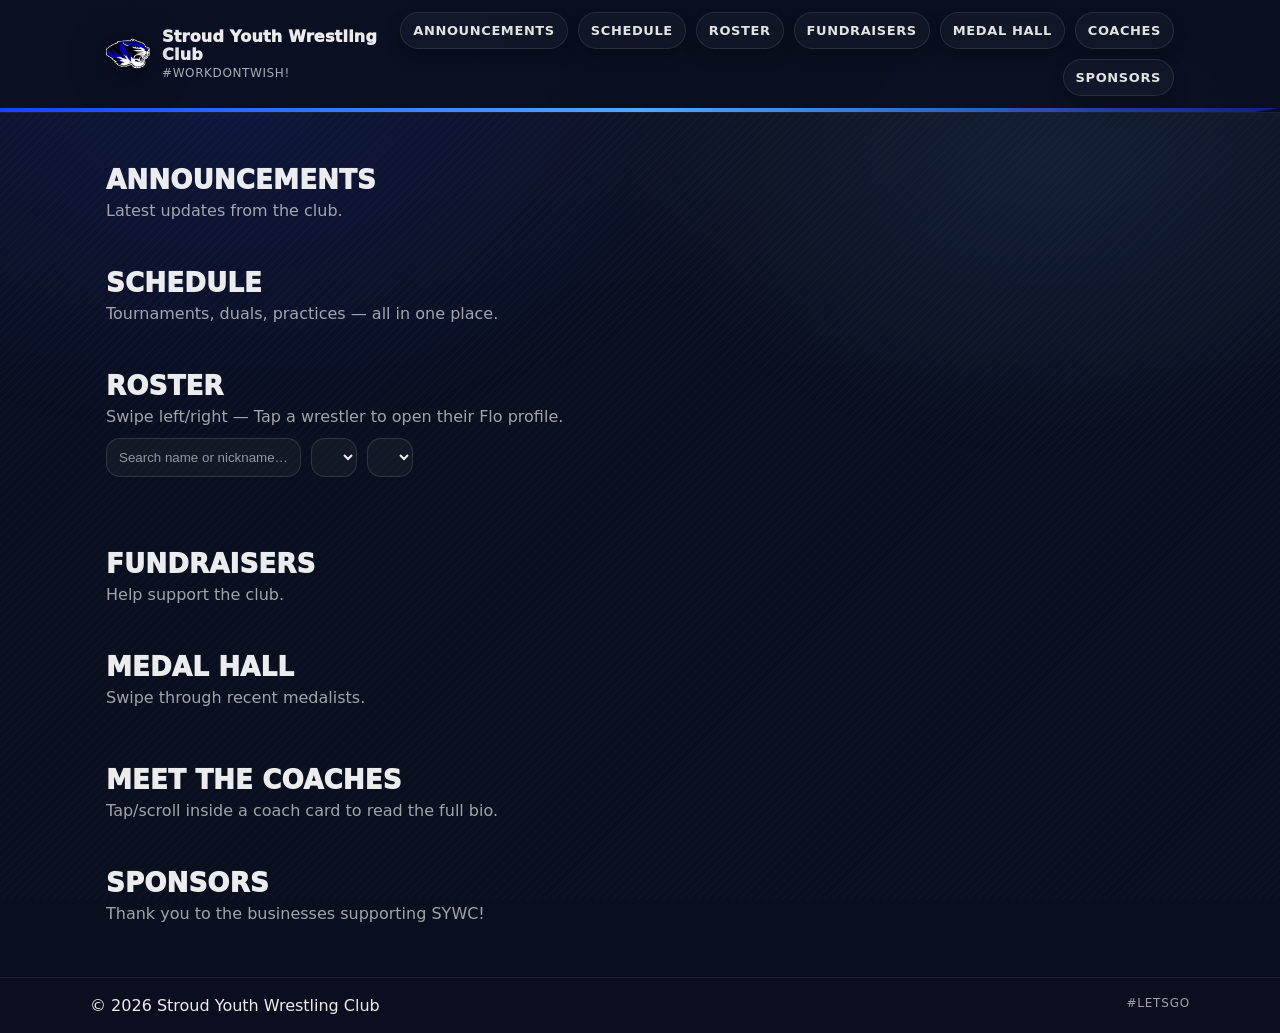
==== index.html @ aa680302 "Update index.html" ====
<!doctype html>
<html lang="en">
<head>
  <meta charset="UTF-8" />
  <meta name="viewport" content="width=device-width,initial-scale=1" />
  <title>Stroud Youth Wrestling Club</title>
  <meta name="description" content="Stroud Youth Wrestling Club — announcements, schedule, roster, fundraisers, medal hall, coaches, sponsors." />

  <style>
    :root{
      --blue:#1E3EFF;
      --blue2:#0F1E7A;

      /* tougher palette */
      --text:rgba(255,255,255,.92);
      --muted:rgba(255,255,255,.62);
      --bg:#0A0F1F;
      --line:rgba(255,255,255,.10);

      --shadow: 0 18px 38px rgba(0,0,0,.45);
      --shadow2: 0 10px 18px rgba(0,0,0,.35);
      --radius: 18px;
    }

    *{box-sizing:border-box}
    html,body{
      margin:0;
      padding:0;
      font-family:system-ui,-apple-system,Segoe UI,Roboto,Arial,sans-serif;
      color:var(--text);
      background: var(--bg);
    }
    a{color:inherit;text-decoration:none}
    .hidden{display:none !important}

    /* gritty mat texture (no images) */
    body::before{
      content:"";
      position:fixed;
      inset:0;
      pointer-events:none;
      background:
        radial-gradient(900px 600px at 18% 10%, rgba(30,62,255,.14), transparent 60%),
        radial-gradient(700px 500px at 82% 18%, rgba(85,166,255,.10), transparent 62%),
        linear-gradient(180deg, rgba(255,255,255,.02), transparent 45%),
        repeating-linear-gradient(135deg, rgba(255,255,255,.018) 0 2px, rgba(0,0,0,.00) 2px 6px);
      opacity:.9;
      z-index:0;
    }

    /* ================= HEADER ================= */
    .topbar{
      position:sticky; top:0; z-index:50;
      background: rgba(10,15,31,.85);
      backdrop-filter: blur(10px);
      border-bottom:1px solid rgba(255,255,255,.08);
    }
    .topbar__inner{
      max-width:1100px;margin:0 auto;
      padding:12px 16px;
      display:flex;align-items:center;gap:14px;justify-content:space-between;
      position:relative;
      z-index:1;
    }
    .topbar__accent{
      height:4px;
      background:linear-gradient(90deg,var(--blue),#55A6FF,var(--blue2));
      clip-path: polygon(0 0, 100% 0, 98% 100%, 0 100%);
    }

    .brand{display:flex;align-items:center;gap:12px;min-width:0}
    .brand__logo{width:44px;height:44px;object-fit:contain;filter: drop-shadow(0 8px 18px rgba(0,0,0,.6));}
    .brand__text{display:flex;flex-direction:column;max-width:260px}
    .brand__title{font-weight:950;letter-spacing:.2px;line-height:1.1}
    .brand__tag{font-size:12px;color:rgba(255,255,255,.65);margin-top:2px;letter-spacing:.6px;text-transform:uppercase}

    .menuBtn{
      display:none;
      border:1px solid rgba(255,255,255,.14);
      background: linear-gradient(180deg, rgba(255,255,255,.08), rgba(255,255,255,.02));
      color:rgba(255,255,255,.9);
      border-radius:12px;
      padding:10px 12px;
      box-shadow:0 10px 18px rgba(0,0,0,.35);
      animation: pulse 2.5s ease-in-out infinite;
    }
    @keyframes pulse {
      0%,100% { box-shadow:0 0 0 0 rgba(30,62,255,.22); }
      50% { box-shadow:0 0 0 9px rgba(30,62,255,0); }
    }

    .nav{
      display:flex;
      gap:10px;
      align-items:center;
      flex-wrap:wrap;
      justify-content:flex-end;
    }
    .nav a{
      font-size:13px;
      padding:10px 12px;
      border-radius:999px;
      border:1px solid rgba(255,255,255,.10);
      background: rgba(255,255,255,.03);
      color:rgba(255,255,255,.88);
      box-shadow: 0 8px 16px rgba(0,0,0,.22);
      text-transform: uppercase;
      letter-spacing: .6px;
      font-weight: 850;
    }
    .nav a:hover{border-color: rgba(85,166,255,.35)}
    .nav a.active{
      background: linear-gradient(180deg, rgba(30,62,255,.30), rgba(15,30,122,.10));
      border-color: rgba(85,166,255,.55);
      box-shadow: 0 0 0 4px rgba(30,62,255,.12), 0 14px 24px rgba(0,0,0,.35);
    }

    /* ================= LAYOUT ================= */
    .main{
      max-width:1100px;
      margin:0 auto;
      padding:18px 16px 40px;
      position:relative;
      z-index:1;
    }
    .page{
      display:block;
      scroll-margin-top:110px;
      padding-top:12px;
      margin-top:12px;
    }
    .pageHead{margin:10px 0 14px}
    .pageHead h2{margin:0;font-size:26px;letter-spacing:.2px;text-transform:uppercase;font-weight:1000}
    .pageHead p{margin:6px 0 0}
    .muted{color:var(--muted)}

    /* ================= FILTERS ================= */
    .filters{margin-top:12px;display:flex;gap:10px;flex-wrap:wrap}
    .input{
      padding:10px 12px;
      border:1px solid rgba(255,255,255,.12);
      border-radius:14px;
      background: rgba(255,255,255,.04);
      color: rgba(255,255,255,.92);
      outline:none;
    }
    .input::placeholder{color: rgba(255,255,255,.55)}
    .input:focus{border-color: rgba(85,166,255,.55);box-shadow:0 0 0 4px rgba(30,62,255,.18)}

    /* ================= BUTTONS ================= */
    .btn{
      display:inline-flex;align-items:center;justify-content:center;gap:8px;
      border-radius:14px;padding:10px 14px;
      font-weight:1000;
      border:1px solid rgba(255,255,255,.14);
      background: rgba(255,255,255,.04);
      color: rgba(255,255,255,.92);
      box-shadow: 0 10px 18px rgba(0,0,0,.30);
      transition: transform .12s ease, box-shadow .12s ease;
      text-transform: uppercase;
      letter-spacing:.6px;
      font-size: 13px;
      white-space:nowrap;
    }
    .btn:hover{box-shadow:0 14px 24px rgba(0,0,0,.38)}
    .btn:active{transform:translateY(1px)}
    .btn--primary{
      color:#fff;
      border:1px solid rgba(85,166,255,.35);
      background:linear-gradient(180deg, rgba(30,62,255,.95), rgba(15,30,122,.95));
      box-shadow: 0 0 0 4px rgba(30,62,255,.12), 0 16px 30px rgba(0,0,0,.38);
    }
    .btn--big{width:100%; padding:14px 14px;}

    /* ================= GRID / CARDS ================= */
    .grid{display:grid;grid-template-columns: repeat(4, minmax(0, 1fr));gap:14px}
    .grid--cards{grid-template-columns: repeat(3, minmax(0, 1fr))}
    .grid--sponsors{grid-template-columns: repeat(4, minmax(0, 1fr))}

    .card{
      border:1px solid rgba(255,255,255,.10);
      background: linear-gradient(180deg, rgba(255,255,255,.05), rgba(255,255,255,.02));
      border-radius:var(--radius);
      overflow:hidden;
      box-shadow: var(--shadow2);
      transition: transform .15s ease, box-shadow .15s ease, border-color .15s ease;
    }
    .card:hover{transform:translateY(-2px);box-shadow: var(--shadow);border-color: rgba(85,166,255,.28)}

    .card__img{
      width:100%;
      aspect-ratio: 1 / 1;
      object-fit:cover;
      background: rgba(255,255,255,.03);
      border-bottom: 1px solid rgba(255,255,255,.08);
    }
    .card__body{padding:12px 12px 14px}
    .card__title{font-weight:1000; letter-spacing:.2px}
    .card__sub{margin-top:4px;font-size:13px;color:rgba(255,255,255,.70)}

    .chips{display:flex;gap:6px;flex-wrap:wrap;margin-top:10px}
    .chip{
      font-size:12px;
      padding:6px 10px;
      border-radius:999px;
      border:1px solid rgba(255,255,255,.12);
      background: rgba(255,255,255,.04);
      color: rgba(255,255,255,.85);
      text-transform: uppercase;
      letter-spacing:.5px;
      font-weight: 900;
    }
    .chip--blue{border-color: rgba(85,166,255,.35);box-shadow:0 10px 18px rgba(0,0,0,.22)}

    /* ================= SCHEDULE LIST ================= */
    .list{display:flex; flex-direction:column; gap:10px}
    .row{
      border:1px solid rgba(255,255,255,.10);
      border-radius:var(--radius);
      padding:14px;
      background: linear-gradient(180deg, rgba(255,255,255,.05), rgba(255,255,255,.02));
      box-shadow: var(--shadow2);
      display:flex;
      gap:14px;
      align-items:flex-start;
      justify-content:space-between;
    }
    .row__left{display:flex;gap:12px;align-items:flex-start}
    .row__content{min-width:0}
    .row__right{display:flex;flex-direction:column;gap:8px;align-items:flex-end}

    .dateBox{
      min-width:86px;
      border:1px solid rgba(85,166,255,.30);
      border-radius:16px;
      padding:10px;
      background: linear-gradient(180deg, rgba(30,62,255,.20), rgba(15,30,122,.08));
      text-align:center;
      box-shadow: 0 10px 18px rgba(0,0,0,.25);
    }
    .dateBox .m{font-size:12px;color:rgba(255,255,255,.70);font-weight:950;text-transform:uppercase}
    .dateBox .d{font-size:22px;font-weight:1000;line-height:1;margin-top:2px}
    .dateBox .y{font-size:12px;color:rgba(255,255,255,.70);margin-top:2px}

    .dateText{
      font-size:12px;
      font-weight:1000;
      text-transform:uppercase;
      letter-spacing:.6px;
      line-height:1.15;
      padding:10px 2px;
      color:rgba(255,255,255,.85);
      word-break:break-word;
    }

    .row__title{font-weight:1000}
    .row__title--big{font-size:18px;font-weight:1000}
    .row__meta{margin-top:4px;color:rgba(255,255,255,.70);font-size:13px}
    .row__note{margin-top:8px;color:rgba(255,255,255,.90);font-size:13px}
    .past{opacity:.55}

    /* ================= ANNOUNCEMENTS ================= */
    .stack{display:flex; flex-direction:column; gap:12px}
    .announce{
      border:1px solid rgba(255,255,255,.10);
      border-radius:var(--radius);
      padding:14px;
      background: linear-gradient(180deg, rgba(255,255,255,.05), rgba(255,255,255,.02));
      box-shadow: var(--shadow2);
    }
    .announce--pinned{
      border-color: rgba(85,166,255,.45);
      box-shadow: 0 0 0 4px rgba(30,62,255,.12), var(--shadow);
      position:relative;
    }
    .announce--pinned::before{
      content:"PINNED";
      position:absolute;
      top:12px; right:12px;
      font-size:11px;
      font-weight:1000;
      color:#fff;
      padding:6px 10px;
      border-radius:999px;
      background:linear-gradient(180deg, rgba(30,62,255,.95), rgba(15,30,122,.95));
      border:1px solid rgba(85,166,255,.35);
      letter-spacing:.8px;
    }
    .announceRow{display:flex; gap:14px; align-items:flex-start; justify-content:space-between}
    .announceCTA{min-width:180px; display:flex; justify-content:flex-end}
    .announce__title{font-weight:1000; text-transform: uppercase; letter-spacing:.6px}
    .announce__date--big{font-size:14px;font-weight:950;color:rgba(255,255,255,.92);margin-top:6px}
    .announce__msg{margin-top:10px; white-space:pre-wrap; color: rgba(255,255,255,.88)}

    /* ================= SPONSORS ================= */
    .sponsor{
      border:1px solid rgba(255,255,255,.10);
      border-radius:var(--radius);
      background: linear-gradient(180deg, rgba(255,255,255,.05), rgba(255,255,255,.02));
      padding:12px;
      box-shadow: var(--shadow2);
      display:flex;
      flex-direction:column;
      gap:10px;
    }
    .sponsor__logo{
      width:100%;
      aspect-ratio: 16 / 9;
      object-fit:contain;
      background: rgba(255,255,255,.03);
      border-radius:14px;
      border:1px solid rgba(255,255,255,.10);
      padding:10px;
    }
    .sponsor__name{font-weight:1000; text-transform: uppercase; letter-spacing:.6px}
    .sponsor__meta{font-size:12px;color:rgba(255,255,255,.70)}

    /* ================= EMPTY STATE ================= */
    .empty{
      margin-top:14px;
      padding:16px;
      border:1px dashed rgba(85,166,255,.40);
      border-radius:var(--radius);
      background: rgba(255,255,255,.03);
      color:rgba(255,255,255,.70);
    }

    /* ================= FOOTER ================= */
    .footer{
      border-top:1px solid rgba(255,255,255,.08);
      padding:18px 16px;
      background: rgba(10,15,31,.70);
      position:relative;
      z-index:1;
    }
    .footer__inner{
      max-width:1100px;
      margin:0 auto;
      display:flex;
      gap:10px;
      justify-content:space-between;
      flex-wrap:wrap;
    }
    .footer__small{font-size:12px; letter-spacing:.8px; text-transform: uppercase}

    /* ================= RESPONSIVE ================= */
    @media (max-width: 980px){
      .grid{grid-template-columns: repeat(3, minmax(0, 1fr))}
      .grid--cards{grid-template-columns: repeat(2, minmax(0, 1fr))}
      .grid--sponsors{grid-template-columns: repeat(3, minmax(0, 1fr))}
    }
    @media (max-width: 520px){
      .menuBtn{display:inline-flex}
      .nav{
        position:fixed;
        top:68px; right:16px; left:16px;
        background: rgba(10,15,31,.98);
        border:1px solid rgba(255,255,255,.12);
        border-radius:18px;
        padding:12px;
        box-shadow: var(--shadow);
        display:none;
        flex-direction:column;
        align-items:stretch;
        z-index:60;
      }
      .nav.open{display:flex}
      .nav a{border:1px solid rgba(255,255,255,.12); background: rgba(255,255,255,.04)}
      .grid{grid-template-columns: repeat(2, minmax(0, 1fr))}
      .grid--sponsors{grid-template-columns: repeat(2, minmax(0, 1fr))}
      .row{flex-direction:column;align-items:stretch}
      .row__right{align-items:flex-start}
      .announceRow{flex-direction:column}
      .announceCTA{width:100%; min-width:0}
    }
    @media (min-width: 521px){
      .menuBtn{display:none !important}
      .nav{display:flex !important}
    }

    /* ================= MEDAL HALL ================= */
    #medalGrid.hscroll{
      display:flex;
      flex-direction:row;
      flex-wrap:nowrap;
      gap:14px;
      overflow-x:auto;
      overflow-y:hidden;
      padding-bottom:10px;
      scroll-snap-type:x mandatory;
      -webkit-overflow-scrolling: touch;
      scrollbar-width: thin;
      scrollbar-color: rgba(255,255,255,.18) transparent;
    }
    #medalGrid.hscroll .card{
      flex:0 0 320px;
      width:320px;
      max-width:320px;
      scroll-snap-align:start;
    }
    #medalGrid.hscroll .card__img{
      height:180px;
      max-height:180px;
      aspect-ratio:auto;
      object-fit:contain;
      object-position:center;
      background: rgba(255,255,255,.03);
      padding:6px;
    }
    @media (max-width: 520px){
      #medalGrid.hscroll .card{flex-basis:260px;width:260px;max-width:260px}
      #medalGrid.hscroll .card__img{height:160px;max-height:160px}
    }

    /* ================= ROSTER: 2 rows + horizontal scroll ================= */
    #rosterGrid{
      display:grid;
      grid-auto-flow: column;
      grid-template-rows: repeat(2, 1fr);
      grid-auto-columns: minmax(220px, 260px);
      gap:14px;
      overflow-x:auto;
      overflow-y:hidden;
      padding-bottom:10px;
      scroll-snap-type:x mandatory;
      -webkit-overflow-scrolling: touch;
    }
    #rosterGrid .card{scroll-snap-align:start}
    @media (max-width: 520px){
      #rosterGrid{grid-auto-columns: minmax(190px, 230px)}
    }

    /* ================= COACHES: fixed height + bio scroll ================= */
    #coachesGrid .card{
      height: 420px;
      display:flex;
      flex-direction:column;
    }
    #coachesGrid .card__body{
      flex: 1 1 auto;
      display:flex;
      flex-direction:column;
      gap:8px;
      min-height:0;
    }
    .coachBio{
      flex: 1 1 auto;
      min-height:0;
      overflow:auto;
      padding-right: 6px;
      color: rgba(255,255,255,.80);
      line-height: 1.35;
      border-top: 1px solid rgba(255,255,255,.08);
      padding-top: 10px;
      white-space:pre-wrap;
    }
    .coachBio::-webkit-scrollbar{width:10px}
    .coachBio::-webkit-scrollbar-thumb{
      background: rgba(255,255,255,.16);
      border-radius: 999px;
      border: 2px solid transparent;
      background-clip: padding-box;
    }
    .coachBio::-webkit-scrollbar-track{background: transparent}
  </style>
</head>

<body>
  <header class="topbar">
    <div class="topbar__inner">
      <a class="brand" href="#announcements" aria-label="Go to announcements">
        <img class="brand__logo" src="images/logo.png" alt="Stroud Youth Wrestling Club Tiger Logo" />
        <div class="brand__text">
          <div class="brand__title">Stroud Youth Wrestling Club</div>
          <div class="brand__tag">#Workdontwish!</div>
        </div>
      </a>

      <button id="menuBtn" class="menuBtn" aria-label="Open menu" aria-expanded="false">☰</button>

      <nav class="nav" id="nav">
        <a href="#announcements">Announcements</a>
        <a href="#schedule">Schedule</a>
        <a href="#roster">Roster</a>
        <a href="#fundraisers">Fundraisers</a>
        <a href="#medal-hall">Medal Hall</a>
        <a href="#coaches">Coaches</a>
        <a href="#sponsors">Sponsors</a>
      </nav>
    </div>
    <div class="topbar__accent"></div>
  </header>

  <main class="main">
    <section class="page" id="announcements" data-page="announcements">
      <div class="pageHead">
        <h2>Announcements</h2>
        <p class="muted">Latest updates from the club.</p>
      </div>
      <div id="announcementsWrap" class="stack"></div>
      <div id="announcementsEmpty" class="empty hidden">No announcements yet.</div>
    </section>

    <section class="page" id="schedule" data-page="schedule">
      <div class="pageHead">
        <h2>Schedule</h2>
        <p class="muted">Tournaments, duals, practices — all in one place.</p>
      </div>
      <div id="scheduleList" class="list"></div>
      <div id="scheduleEmpty" class="empty hidden">No events yet.</div>
    </section>

    <section class="page" id="roster" data-page="roster">
      <div class="pageHead">
        <h2>Roster</h2>
        <p class="muted">Swipe left/right — Tap a wrestler to open their Flo profile.</p>
        <div class="filters">
          <input id="rosterSearch" class="input" placeholder="Search name or nickname…" />
          <select id="divisionFilter" class="input"></select>
          <select id="weightFilter" class="input"></select>
        </div>
      </div>
      <div id="rosterGrid"></div>
      <div id="rosterEmpty" class="empty hidden">No wrestlers match your filters.</div>
    </section>

    <section class="page" id="fundraisers" data-page="fundraisers">
      <div class="pageHead">
        <h2>Fundraisers</h2>
        <p class="muted">Help support the club.</p>
      </div>
      <div id="fundraisersGrid" class="grid grid--cards"></div>
      <div id="fundraisersEmpty" class="empty hidden">No fundraisers listed.</div>
    </section>

    <section class="page" id="medal-hall" data-page="medal-hall">
      <div class="pageHead">
        <h2>Medal Hall</h2>
        <p class="muted">Swipe through recent medalists.</p>
      </div>
      <div id="medalGrid" class="hscroll"></div>
      <div id="medalEmpty" class="empty hidden">No medal hall entries yet.</div>
    </section>

    <section class="page" id="coaches" data-page="coaches">
      <div class="pageHead">
        <h2>Meet the Coaches</h2>
        <p class="muted">Tap/scroll inside a coach card to read the full bio.</p>
      </div>
      <div id="coachesGrid" class="grid grid--cards"></div>
      <div id="coachesEmpty" class="empty hidden">No coaches listed.</div>
    </section>

    <section class="page" id="sponsors" data-page="sponsors">
      <div class="pageHead">
        <h2>Sponsors</h2>
        <p class="muted">Thank you to the businesses supporting SYWC!</p>
      </div>
      <div id="sponsorsGrid" class="grid grid--sponsors"></div>
      <div id="sponsorsEmpty" class="empty hidden">No sponsors listed yet.</div>
    </section>
  </main>

  <footer class="footer">
    <div class="footer__inner">
      <div>© <span id="year"></span> Stroud Youth Wrestling Club</div>
      <div class="footer__small muted">#LETSGO</div>
    </div>
  </footer>

  <script>
    // ================== SYWC Sheet-Driven Site (ALL-IN-ONE) ==================

    const SHEET_ID = "1dPPX4OQeafjlVBu1pRi-n98hTCbM0BsQRFQJbEcCEUw";

    const TABS = {
      announcements: "ANNOUNCEMENTS",
      schedule: "SCHEDULE",
      roster: "ROSTER",
      fundraisers: "FUNDRAISERS",
      medalHall: "MEDAL_HALL",
      coaches: "COACHES",
      sponsors: "SPONSORS",
    };

    const qs = (s, r = document) => r.querySelector(s);
    const raw = (v) => String(v ?? "");

    function cleanCell(v) {
      return raw(v).replaceAll("\u00A0", " ").trim().replace(/^"+|"+$/g, "").trim();
    }
    function isBlank(v) {
      const s = cleanCell(v).toLowerCase();
      return !s || s === "na" || s === "n/a" || s === "none" || s === '""' || s === '"';
    }
    const toBool = (v) => ["true", "yes", "1", "y"].includes(cleanCell(v).toLowerCase());

    const escapeHtml = (str) =>
      raw(str)
        .replaceAll("&", "&amp;")
        .replaceAll("<", "&lt;")
        .replaceAll(">", "&gt;")
        .replaceAll('"', "&quot;")
        .replaceAll("'", "&#039;");

    const escapeAttr = (str) => escapeHtml(str).replaceAll("`", "&#096;");

    function csvUrl(tab) {
      return `https://docs.google.com/spreadsheets/d/${SHEET_ID}/gviz/tq?tqx=out:csv&sheet=${encodeURIComponent(tab)}`;
    }

    function parseCSV(text) {
      const rows = [];
      let cur = "", inQuotes = false, row = [];

      for (let i = 0; i < text.length; i++) {
        const c = text[i], n = text[i + 1];
        if (c === '"' && n === '"') { cur += '"'; i++; continue; }
        if (c === '"') { inQuotes = !inQuotes; continue; }
        if (!inQuotes && c === ",") { row.push(cur); cur = ""; continue; }
        if (!inQuotes && (c === "\n" || c === "\r")) {
          if (c === "\r" && n === "\n") i++;
          row.push(cur); rows.push(row);
          row = []; cur = "";
          continue;
        }
        cur += c;
      }
      if (cur || row.length) { row.push(cur); rows.push(row); }
      if (!rows.length) return [];

      const headers = rows.shift().map((h) => cleanCell(h));
      return rows.map((r) => {
        const o = {};
        headers.forEach((h, i) => (o[h] = cleanCell(r[i])));
        return o;
      });
    }

    async function loadTab(tab) {
      const res = await fetch(csvUrl(tab), { cache: "no-store" });
      if (!res.ok) throw new Error(`Failed to load ${tab}: ${res.status}`);
      const rows = parseCSV(await res.text());
      return rows.filter((r) => toBool(r.visible ?? true));
    }

    function fmtDate(v) {
      if (isBlank(v)) return null;
      const s = cleanCell(v);
      let d;

      if (/^\d{1,2}\/\d{1,2}\/\d{4}$/.test(s)) {
        const [m, day, y] = s.split("/").map(Number);
        d = new Date(y, m - 1, day, 12);
      } else if (/^\d{4}-\d{2}-\d{2}$/.test(s)) {
        d = new Date(s + "T12:00:00");
      } else {
        d = new Date(s);
      }

      if (Number.isNaN(d.getTime())) return null;

      return {
        m: d.toLocaleString("en-US", { month: "short" }),
        d: d.getDate(),
        y: d.getFullYear(),
        date: d,
      };
    }

    function normalizeImageUrl(url) {
      const u = cleanCell(url);
      if (isBlank(u)) return "";
      if (/^(https?:\/\/|data:)/i.test(u)) return u;
      if (u.startsWith("images/")) return `./${u}`;
      if (u.startsWith("/")) return u;
      return u;
    }

    function renderAnnouncements(rows) {
      const wrap = qs("#announcementsWrap");
      const empty = qs("#announcementsEmpty");
      if (!wrap) return;

      const sorted = rows.slice().sort((a, b) => {
        const ap = toBool(a.pin_to_top);
        const bp = toBool(b.pin_to_top);
        if (ap !== bp) return ap ? -1 : 1;
        const da = fmtDate(a.date)?.date?.getTime() ?? 0;
        const db = fmtDate(b.date)?.date?.getTime() ?? 0;
        return db - da;
      });

      wrap.innerHTML = sorted.map((r) => {
        const d = fmtDate(r.date);
        const title = cleanCell(r.title);
        const msg = cleanCell(r.message);
        const ctaLabel = cleanCell(r.cta_label);
        const ctaUrl = cleanCell(r.cta_url);

        return `
          <div class="announce ${toBool(r.pin_to_top) ? "announce--pinned" : ""}">
            <div class="announceRow">
              <div>
                <div class="announce__title">${escapeHtml(title)}</div>
                ${d ? `<div class="announce__date--big">${escapeHtml(`${d.m} ${d.d}, ${d.y}`)}</div>` : ""}
                ${!isBlank(msg) ? `<div class="announce__msg">${escapeHtml(msg)}</div>` : ""}
              </div>
              ${
                !isBlank(ctaLabel) && !isBlank(ctaUrl)
                  ? `<a class="btn btn--primary btn--big" href="${escapeAttr(ctaUrl)}" target="_blank" rel="noopener">${escapeHtml(ctaLabel)}</a>`
                  : ""
              }
            </div>
          </div>`;
      }).join("");

      if (empty) empty.classList.toggle("hidden", sorted.length > 0);
    }

    function renderSchedule(rows) {
      const list = qs("#scheduleList");
      const empty = qs("#scheduleEmpty");
      if (!list) return;

      const sorted = rows.slice().sort((a, b) => {
        const da = fmtDate(a.date)?.date?.getTime() ?? 0;
        const db = fmtDate(b.date)?.date?.getTime() ?? 0;
        return da - db;
      });

      list.innerHTML = sorted.map((r) => {
        const d = fmtDate(r.date);
        const type = cleanCell(r.type);
        const name = cleanCell(r.name);
        const title = !isBlank(type) ? type : name;

        const meta = [];
        if (!isBlank(r.location)) meta.push(cleanCell(r.location));
        if (!isBlank(r.start_time)) meta.push(`Start: ${cleanCell(r.start_time)}`);
        if (!isBlank(r.weigh_in_time)) meta.push(`Weigh-in: ${cleanCell(r.weigh_in_time)}`);

        const notes = cleanCell(r.notes);
        const link = cleanCell(r.link_url);
        const btnLabel = cleanCell(r.details_label);

        return `
          <div class="row">
            <div class="row__left">
              <div class="dateBox">
                ${
                  d
                    ? `
                      <div class="m">${escapeHtml(d.m)}</div>
                      <div class="d">${escapeHtml(d.d)}</div>
                      <div class="y">${escapeHtml(d.y)}</div>
                    `
                    : `<div class="dateText">${escapeHtml(cleanCell(r.date))}</div>`
                }
              </div>

              <div class="row__content">
                <div class="row__title row__title--big">${escapeHtml(title)}</div>
                ${meta.length ? `<div class="row__meta">${escapeHtml(meta.join(" • "))}</div>` : ""}
                ${!isBlank(notes) ? `<div class="row__note">${escapeHtml(notes)}</div>` : ""}
              </div>
            </div>

            <div class="row__right">
              ${
                !isBlank(link) && !isBlank(btnLabel)
                  ? `<a class="btn btn--primary" href="${escapeAttr(link)}" target="_blank" rel="noopener">${escapeHtml(btnLabel)}</a>`
                  : ""
              }
            </div>
          </div>`;
      }).join("");

      if (empty) empty.classList.toggle("hidden", sorted.length > 0);
    }

    function renderRoster(rows) {
      const grid = qs("#rosterGrid");
      const empty = qs("#rosterEmpty");
      if (!grid) return;

      grid.innerHTML = rows.map((r) => {
        const name = cleanCell(r.name);
        const nick = cleanCell(r.nickname);
        const div = cleanCell(r.division);
        const wt = cleanCell(r.weight_class);
        const img = normalizeImageUrl(r.photo_url);
        const flo = cleanCell(r.flo_url);

        const stats = [];
        if (!isBlank(r.wins) || !isBlank(r.losses)) stats.push(`W-L ${cleanCell(r.wins || 0)}-${cleanCell(r.losses || 0)}`);
        if (!isBlank(r.pins)) stats.push(`Pins ${cleanCell(r.pins)}`);
        if (!isBlank(r.points)) stats.push(`Pts ${cleanCell(r.points)}`);

        const href = !isBlank(flo) ? `href="${escapeAttr(flo)}" target="_blank" rel="noopener"` : "";

        return `
          <a class="card" ${href}>
            <img class="card__img" src="${escapeAttr(img)}" alt="${escapeAttr(name)}" loading="lazy" />
            <div class="card__body">
              <div class="card__title">${escapeHtml(name)}</div>
              ${!isBlank(nick) ? `<div class="card__sub">"${escapeHtml(nick)}"</div>` : ""}
              <div class="chips">
                ${!isBlank(div) ? `<span class="chip chip--blue">${escapeHtml(div)}</span>` : ""}
                ${!isBlank(wt) ? `<span class="chip">${escapeHtml(wt)}</span>` : ""}
                ${stats.map((s) => `<span class="chip">${escapeHtml(s)}</span>`).join("")}
              </div>
            </div>
          </a>`;
      }).join("");

      if (empty) empty.classList.toggle("hidden", rows.length > 0);
    }

    function renderFundraisers(rows) {
      const grid = qs("#fundraisersGrid");
      const empty = qs("#fundraisersEmpty");
      if (!grid) return;

      grid.innerHTML = rows.map((r) => {
        const title = cleanCell(r.title);
        const desc = cleanCell(r.description);
        const img = normalizeImageUrl(r.image_url);
        const ctaLabel = cleanCell(r.cta_label);
        const ctaUrl = cleanCell(r.cta_url);

        return `
          <div class="card">
            ${!isBlank(img) ? `<img class="card__img" src="${escapeAttr(img)}" alt="${escapeAttr(title)}" loading="lazy" style="aspect-ratio:16/9">` : ""}
            <div class="card__body">
              <div class="card__title">${escapeHtml(title)}</div>
              ${!isBlank(desc) ? `<div class="card__sub" style="margin-top:10px; white-space:pre-wrap">${escapeHtml(desc)}</div>` : ""}
              ${
                !isBlank(ctaLabel) && !isBlank(ctaUrl)
                  ? `<div style="margin-top:12px"><a class="btn btn--primary" href="${escapeAttr(ctaUrl)}" target="_blank" rel="noopener">${escapeHtml(ctaLabel)}</a></div>`
                  : ""
              }
            </div>
          </div>`;
      }).join("");

      if (empty) empty.classList.toggle("hidden", rows.length > 0);
    }

    // Medal Hall auto-scroll
    let medalAutoTimer = null;
    function stopMedalAutoScroll(){ if (medalAutoTimer) { clearInterval(medalAutoTimer); medalAutoTimer = null; } }
    function startMedalAutoScroll(){
      const grid = qs("#medalGrid");
      if (!grid) return;
      stopMedalAutoScroll();

      medalAutoTimer = setInterval(() => {
        const firstCard = grid.querySelector(".card");
        if (!firstCard) return;
        const step = firstCard.getBoundingClientRect().width + 14;
        const maxScroll = grid.scrollWidth - grid.clientWidth;
        const next = grid.scrollLeft + step;

        grid.scrollTo({ left: next >= maxScroll - 5 ? 0 : next, behavior: "smooth" });
      }, 4200);
    }

    function renderMedalHall(rows) {
      const grid = qs("#medalGrid");
      const empty = qs("#medalEmpty");
      if (!grid) return;

      const sorted = rows.slice().sort((a, b) => {
        const da = fmtDate(a.date)?.date?.getTime() ?? 0;
        const db = fmtDate(b.date)?.date?.getTime() ?? 0;
        return db - da;
      });

      grid.innerHTML = sorted.map((r) => {
        const img = normalizeImageUrl(r.photo_url);
        const title = cleanCell(r.wrestler_name);
        const tourney = cleanCell(r.tournament_name);
        const notes = cleanCell(r.notes);

        return `
          <div class="card">
            ${!isBlank(img) ? `<img class="card__img" src="${escapeAttr(img)}" alt="${escapeAttr(title || tourney || "Medal")}" loading="lazy" style="aspect-ratio:16/9">` : ""}
            <div class="card__body">
              ${!isBlank(title) ? `<div class="card__title">${escapeHtml(title)}</div>` : ""}
              ${!isBlank(tourney) ? `<div class="card__sub">${escapeHtml(tourney)}</div>` : ""}
              ${!isBlank(notes) ? `<div class="card__sub" style="margin-top:8px; white-space:pre-wrap">${escapeHtml(notes)}</div>` : ""}
            </div>
          </div>`;
      }).join("");

      if (empty) empty.classList.toggle("hidden", sorted.length > 0);

      stopMedalAutoScroll();
      if (sorted.length > 1) {
        startMedalAutoScroll();

        let resumeTimeout = null;
        const scheduleResume = () => {
          if (resumeTimeout) clearTimeout(resumeTimeout);
          resumeTimeout = setTimeout(() => startMedalAutoScroll(), 6000);
        };

        const pause = () => stopMedalAutoScroll();
        grid.onpointerdown = pause;
        grid.ontouchstart = pause;
        grid.onmouseenter = pause;

        grid.onpointerup = scheduleResume;
        grid.ontouchend = scheduleResume;
        grid.onmouseleave = scheduleResume;
        grid.onscroll = scheduleResume;
      }
    }

    function renderCoaches(rows) {
      const grid = qs("#coachesGrid");
      const empty = qs("#coachesEmpty");
      if (!grid) return;

      grid.innerHTML = rows.map((r) => {
        const name = cleanCell(r.name);
        const role = cleanCell(r.role);
        const img = normalizeImageUrl(r.photo_url);
        const bio = cleanCell(r.bio);

        return `
          <div class="card">
            ${!isBlank(img) ? `<img class="card__img" src="${escapeAttr(img)}" alt="${escapeAttr(name)}" loading="lazy" style="aspect-ratio:1/1">` : ""}
            <div class="card__body">
              <div class="card__title">${escapeHtml(name)}</div>
              ${!isBlank(role) ? `<div class="card__sub">${escapeHtml(role)}</div>` : ""}
              <div class="coachBio">${!isBlank(bio) ? escapeHtml(bio) : "Bio coming soon."}</div>
            </div>
          </div>`;
      }).join("");

      if (empty) empty.classList.toggle("hidden", rows.length > 0);
    }

    function renderSponsors(rows) {
      const grid = qs("#sponsorsGrid");
      const empty = qs("#sponsorsEmpty");
      if (!grid) return;

      grid.innerHTML = rows.map((r) => {
        const name = cleanCell(r.name);
        const level = cleanCell(r.level);
        const logo = normalizeImageUrl(r.logo_url);
        const url = cleanCell(r.website_url);

        return `
          <div class="sponsor">
            ${!isBlank(logo) ? `<img class="sponsor__logo" src="${escapeAttr(logo)}" alt="${escapeAttr(name)}" loading="lazy">` : ""}
            <div class="sponsor__name">${escapeHtml(name)}</div>
            <div class="sponsor__meta">${escapeHtml(!isBlank(level) ? level : "Sponsor")}</div>
            ${!isBlank(url) ? `<a class="btn btn--primary" href="${escapeAttr(url)}" target="_blank" rel="noopener">Visit</a>` : ""}
          </div>`;
      }).join("");

      if (empty) empty.classList.toggle("hidden", rows.length > 0);
    }

    function initMenu() {
      const btn = qs("#menuBtn");
      const nav = qs("#nav");
      if (!btn || !nav) return;

      btn.addEventListener("click", () => {
        const open = nav.classList.toggle("open");
        btn.setAttribute("aria-expanded", open ? "true" : "false");
      });

      nav.addEventListener("click", (e) => {
        const a = e.target.closest("a");
        if (!a) return;
        if (nav.classList.contains("open")) {
          nav.classList.remove("open");
          btn.setAttribute("aria-expanded", "false");
        }
      });
    }

    async function init() {
      initMenu();
      const yearEl = qs("#year");
      if (yearEl) yearEl.textContent = String(new Date().getFullYear());

      try {
        const [announcements, schedule, roster, fundraisers, medal, coaches, sponsors] = await Promise.all([
          loadTab(TABS.announcements),
          loadTab(TABS.schedule),
          loadTab(TABS.roster),
          loadTab(TABS.fundraisers),
          loadTab(TABS.medalHall),
          loadTab(TABS.coaches),
          loadTab(TABS.sponsors),
        ]);

        renderAnnouncements(announcements);
        renderSchedule(schedule);
        renderRoster(roster);
        renderFundraisers(fundraisers);
        renderMedalHall(medal);
        renderCoaches(coaches);
        renderSponsors(sponsors);
      } catch (err) {
        console.error(err);
        alert(
          "Could not load the team sheet data.\n\n" +
          "Fix checklist:\n" +
          "1) Google Sheet is shared as 'Anyone with the link can view'\n" +
          "2) Tab names match exactly (ANNOUNCEMENTS, SCHEDULE, ...)\n" +
          "3) Row 1 headers match exactly\n\n" +
          "Then refresh."
        );
      }
    }

    init();
  </script>
</body>
</html>
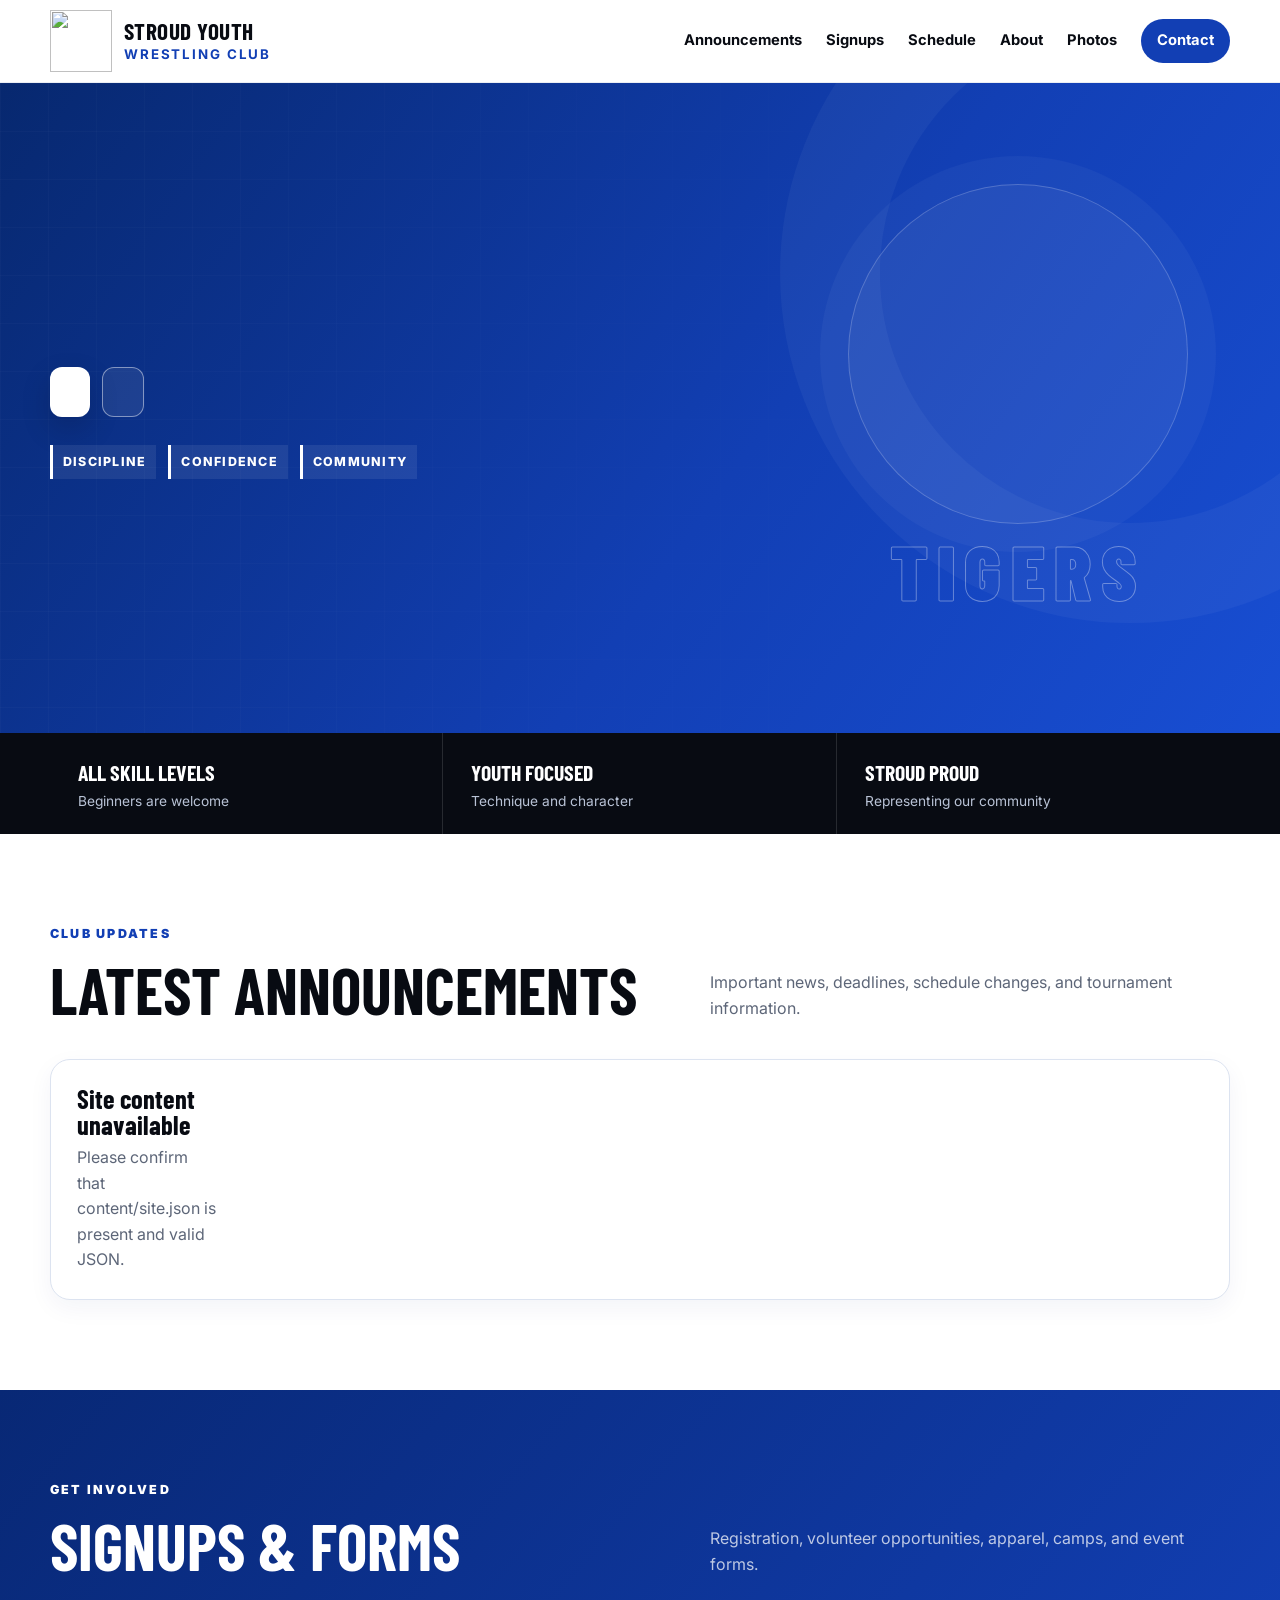
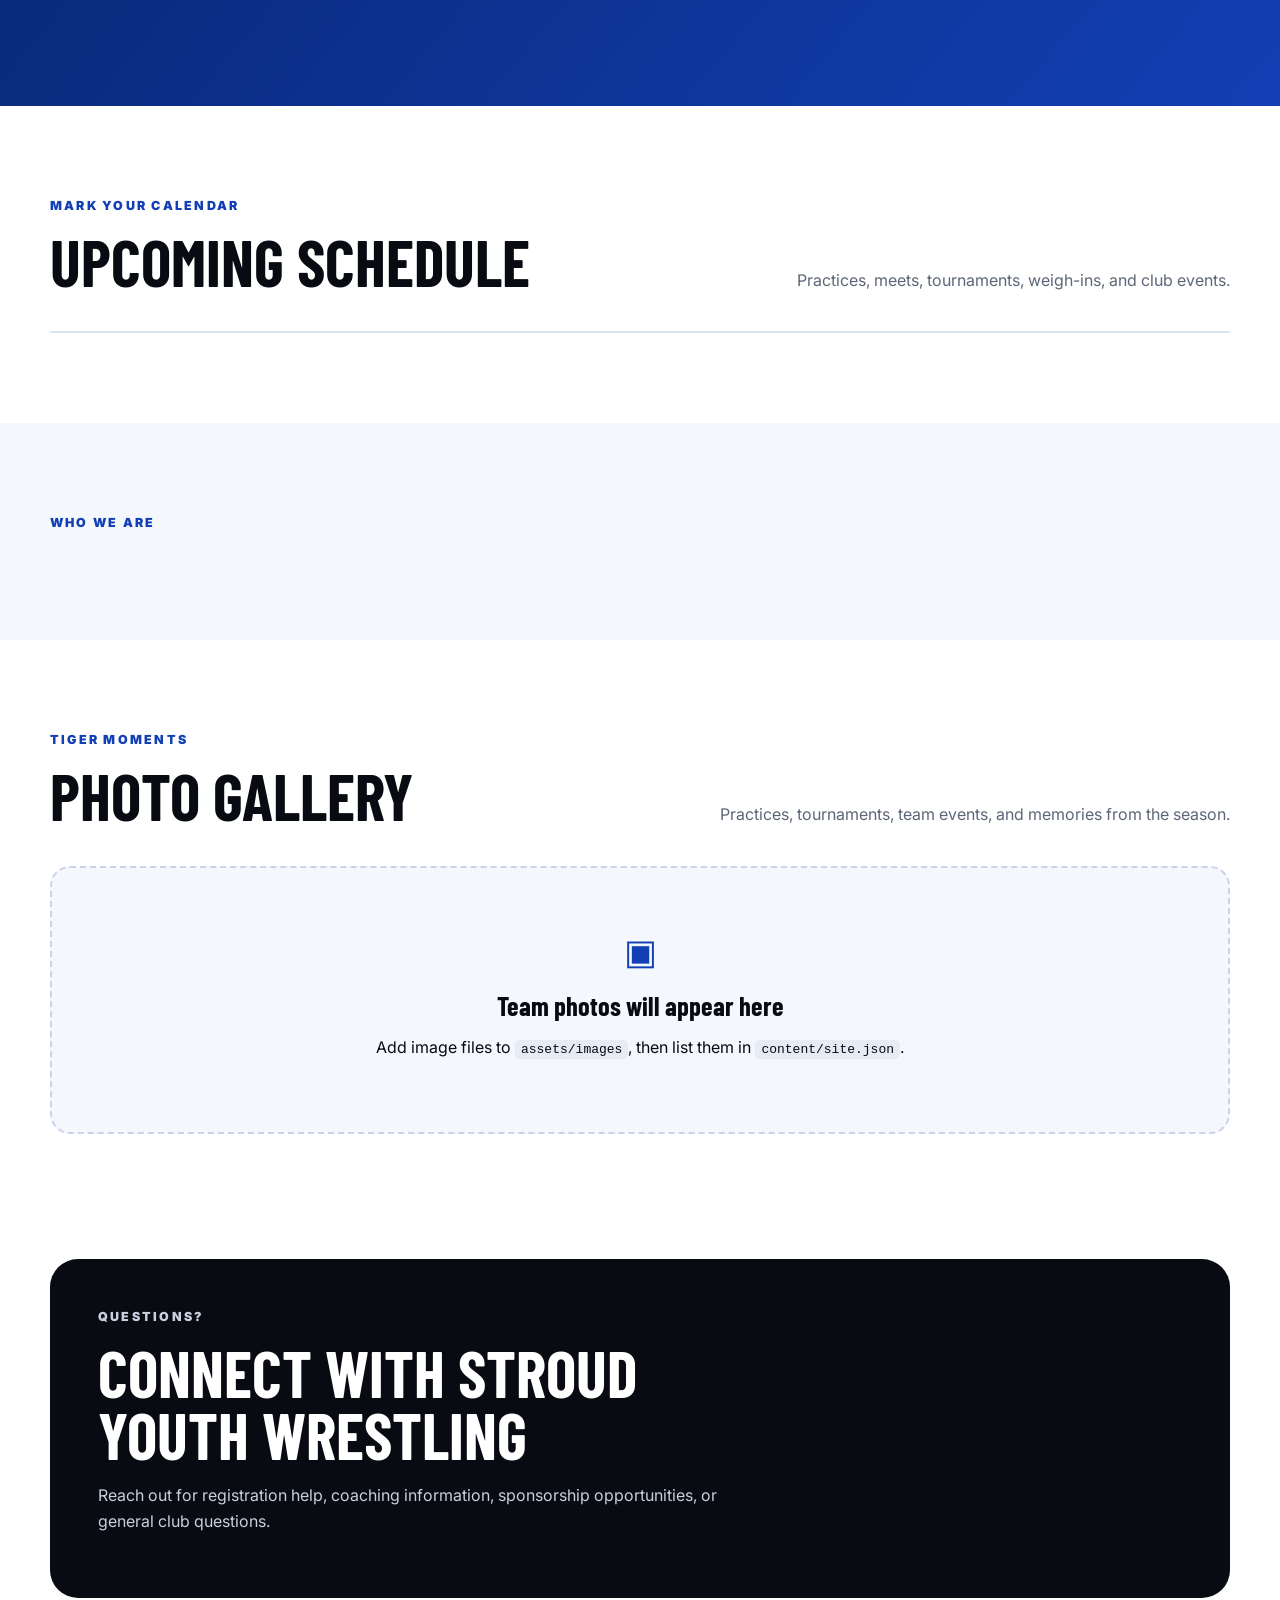
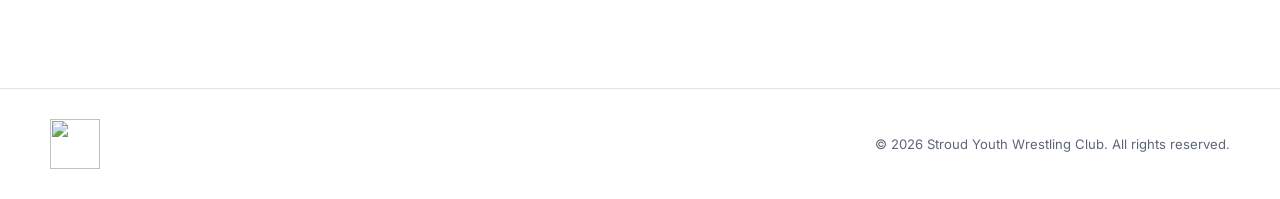
==== commit 9ed928d5: "Add files via upload" ====
--- a/index.html
+++ b/index.html
@@ -1,1028 +1,143 @@
 <!doctype html>
 <html lang="en">
 <head>
-  <meta charset="UTF-8" />
-  <meta name="viewport" content="width=device-width,initial-scale=1" />
-  <title>Stroud Youth Wrestling Club</title>
-  <meta name="description" content="Stroud Youth Wrestling Club — announcements, schedule, roster, fundraisers, medal hall, coaches, sponsors." />
-
-  <style>
-    :root{
-      --blue:#1E3EFF;
-      --blue2:#0F1E7A;
-
-      /* tougher palette */
-      --text:rgba(255,255,255,.92);
-      --muted:rgba(255,255,255,.62);
-      --bg:#0A0F1F;
-      --line:rgba(255,255,255,.10);
-
-      --shadow: 0 18px 38px rgba(0,0,0,.45);
-      --shadow2: 0 10px 18px rgba(0,0,0,.35);
-      --radius: 18px;
-    }
-
-    *{box-sizing:border-box}
-    html,body{
-      margin:0;
-      padding:0;
-      font-family:system-ui,-apple-system,Segoe UI,Roboto,Arial,sans-serif;
-      color:var(--text);
-      background: var(--bg);
-    }
-    a{color:inherit;text-decoration:none}
-    .hidden{display:none !important}
-
-    /* gritty mat texture (no images) */
-    body::before{
-      content:"";
-      position:fixed;
-      inset:0;
-      pointer-events:none;
-      background:
-        radial-gradient(900px 600px at 18% 10%, rgba(30,62,255,.14), transparent 60%),
-        radial-gradient(700px 500px at 82% 18%, rgba(85,166,255,.10), transparent 62%),
-        linear-gradient(180deg, rgba(255,255,255,.02), transparent 45%),
-        repeating-linear-gradient(135deg, rgba(255,255,255,.018) 0 2px, rgba(0,0,0,.00) 2px 6px);
-      opacity:.9;
-      z-index:0;
-    }
-
-    /* ================= HEADER ================= */
-    .topbar{
-      position:sticky; top:0; z-index:50;
-      background: rgba(10,15,31,.85);
-      backdrop-filter: blur(10px);
-      border-bottom:1px solid rgba(255,255,255,.08);
-    }
-    .topbar__inner{
-      max-width:1100px;margin:0 auto;
-      padding:12px 16px;
-      display:flex;align-items:center;gap:14px;justify-content:space-between;
-      position:relative;
-      z-index:1;
-    }
-    .topbar__accent{
-      height:4px;
-      background:linear-gradient(90deg,var(--blue),#55A6FF,var(--blue2));
-      clip-path: polygon(0 0, 100% 0, 98% 100%, 0 100%);
-    }
-
-    .brand{display:flex;align-items:center;gap:12px;min-width:0}
-    .brand__logo{width:44px;height:44px;object-fit:contain;filter: drop-shadow(0 8px 18px rgba(0,0,0,.6));}
-    .brand__text{display:flex;flex-direction:column;max-width:260px}
-    .brand__title{font-weight:950;letter-spacing:.2px;line-height:1.1}
-    .brand__tag{font-size:12px;color:rgba(255,255,255,.65);margin-top:2px;letter-spacing:.6px;text-transform:uppercase}
-
-    .menuBtn{
-      display:none;
-      border:1px solid rgba(255,255,255,.14);
-      background: linear-gradient(180deg, rgba(255,255,255,.08), rgba(255,255,255,.02));
-      color:rgba(255,255,255,.9);
-      border-radius:12px;
-      padding:10px 12px;
-      box-shadow:0 10px 18px rgba(0,0,0,.35);
-      animation: pulse 2.5s ease-in-out infinite;
-    }
-    @keyframes pulse {
-      0%,100% { box-shadow:0 0 0 0 rgba(30,62,255,.22); }
-      50% { box-shadow:0 0 0 9px rgba(30,62,255,0); }
-    }
-
-    .nav{
-      display:flex;
-      gap:10px;
-      align-items:center;
-      flex-wrap:wrap;
-      justify-content:flex-end;
-    }
-    .nav a{
-      font-size:13px;
-      padding:10px 12px;
-      border-radius:999px;
-      border:1px solid rgba(255,255,255,.10);
-      background: rgba(255,255,255,.03);
-      color:rgba(255,255,255,.88);
-      box-shadow: 0 8px 16px rgba(0,0,0,.22);
-      text-transform: uppercase;
-      letter-spacing: .6px;
-      font-weight: 850;
-    }
-    .nav a:hover{border-color: rgba(85,166,255,.35)}
-    .nav a.active{
-      background: linear-gradient(180deg, rgba(30,62,255,.30), rgba(15,30,122,.10));
-      border-color: rgba(85,166,255,.55);
-      box-shadow: 0 0 0 4px rgba(30,62,255,.12), 0 14px 24px rgba(0,0,0,.35);
-    }
-
-    /* ================= LAYOUT ================= */
-    .main{
-      max-width:1100px;
-      margin:0 auto;
-      padding:18px 16px 40px;
-      position:relative;
-      z-index:1;
-    }
-    .page{
-      display:block;
-      scroll-margin-top:110px;
-      padding-top:12px;
-      margin-top:12px;
-    }
-    .pageHead{margin:10px 0 14px}
-    .pageHead h2{margin:0;font-size:26px;letter-spacing:.2px;text-transform:uppercase;font-weight:1000}
-    .pageHead p{margin:6px 0 0}
-    .muted{color:var(--muted)}
-
-    /* ================= FILTERS ================= */
-    .filters{margin-top:12px;display:flex;gap:10px;flex-wrap:wrap}
-    .input{
-      padding:10px 12px;
-      border:1px solid rgba(255,255,255,.12);
-      border-radius:14px;
-      background: rgba(255,255,255,.04);
-      color: rgba(255,255,255,.92);
-      outline:none;
-    }
-    .input::placeholder{color: rgba(255,255,255,.55)}
-    .input:focus{border-color: rgba(85,166,255,.55);box-shadow:0 0 0 4px rgba(30,62,255,.18)}
-
-    /* ================= BUTTONS ================= */
-    .btn{
-      display:inline-flex;align-items:center;justify-content:center;gap:8px;
-      border-radius:14px;padding:10px 14px;
-      font-weight:1000;
-      border:1px solid rgba(255,255,255,.14);
-      background: rgba(255,255,255,.04);
-      color: rgba(255,255,255,.92);
-      box-shadow: 0 10px 18px rgba(0,0,0,.30);
-      transition: transform .12s ease, box-shadow .12s ease;
-      text-transform: uppercase;
-      letter-spacing:.6px;
-      font-size: 13px;
-      white-space:nowrap;
-    }
-    .btn:hover{box-shadow:0 14px 24px rgba(0,0,0,.38)}
-    .btn:active{transform:translateY(1px)}
-    .btn--primary{
-      color:#fff;
-      border:1px solid rgba(85,166,255,.35);
-      background:linear-gradient(180deg, rgba(30,62,255,.95), rgba(15,30,122,.95));
-      box-shadow: 0 0 0 4px rgba(30,62,255,.12), 0 16px 30px rgba(0,0,0,.38);
-    }
-    .btn--big{width:100%; padding:14px 14px;}
-
-    /* ================= GRID / CARDS ================= */
-    .grid{display:grid;grid-template-columns: repeat(4, minmax(0, 1fr));gap:14px}
-    .grid--cards{grid-template-columns: repeat(3, minmax(0, 1fr))}
-    .grid--sponsors{grid-template-columns: repeat(4, minmax(0, 1fr))}
-
-    .card{
-      border:1px solid rgba(255,255,255,.10);
-      background: linear-gradient(180deg, rgba(255,255,255,.05), rgba(255,255,255,.02));
-      border-radius:var(--radius);
-      overflow:hidden;
-      box-shadow: var(--shadow2);
-      transition: transform .15s ease, box-shadow .15s ease, border-color .15s ease;
-    }
-    .card:hover{transform:translateY(-2px);box-shadow: var(--shadow);border-color: rgba(85,166,255,.28)}
-
-    .card__img{
-      width:100%;
-      aspect-ratio: 1 / 1;
-      object-fit:cover;
-      background: rgba(255,255,255,.03);
-      border-bottom: 1px solid rgba(255,255,255,.08);
-    }
-    .card__body{padding:12px 12px 14px}
-    .card__title{font-weight:1000; letter-spacing:.2px}
-    .card__sub{margin-top:4px;font-size:13px;color:rgba(255,255,255,.70)}
-
-    .chips{display:flex;gap:6px;flex-wrap:wrap;margin-top:10px}
-    .chip{
-      font-size:12px;
-      padding:6px 10px;
-      border-radius:999px;
-      border:1px solid rgba(255,255,255,.12);
-      background: rgba(255,255,255,.04);
-      color: rgba(255,255,255,.85);
-      text-transform: uppercase;
-      letter-spacing:.5px;
-      font-weight: 900;
-    }
-    .chip--blue{border-color: rgba(85,166,255,.35);box-shadow:0 10px 18px rgba(0,0,0,.22)}
-
-    /* ================= SCHEDULE LIST ================= */
-    .list{display:flex; flex-direction:column; gap:10px}
-    .row{
-      border:1px solid rgba(255,255,255,.10);
-      border-radius:var(--radius);
-      padding:14px;
-      background: linear-gradient(180deg, rgba(255,255,255,.05), rgba(255,255,255,.02));
-      box-shadow: var(--shadow2);
-      display:flex;
-      gap:14px;
-      align-items:flex-start;
-      justify-content:space-between;
-    }
-    .row__left{display:flex;gap:12px;align-items:flex-start}
-    .row__content{min-width:0}
-    .row__right{display:flex;flex-direction:column;gap:8px;align-items:flex-end}
-
-    .dateBox{
-      min-width:86px;
-      border:1px solid rgba(85,166,255,.30);
-      border-radius:16px;
-      padding:10px;
-      background: linear-gradient(180deg, rgba(30,62,255,.20), rgba(15,30,122,.08));
-      text-align:center;
-      box-shadow: 0 10px 18px rgba(0,0,0,.25);
-    }
-    .dateBox .m{font-size:12px;color:rgba(255,255,255,.70);font-weight:950;text-transform:uppercase}
-    .dateBox .d{font-size:22px;font-weight:1000;line-height:1;margin-top:2px}
-    .dateBox .y{font-size:12px;color:rgba(255,255,255,.70);margin-top:2px}
-
-    .dateText{
-      font-size:12px;
-      font-weight:1000;
-      text-transform:uppercase;
-      letter-spacing:.6px;
-      line-height:1.15;
-      padding:10px 2px;
-      color:rgba(255,255,255,.85);
-      word-break:break-word;
-    }
-
-    .row__title{font-weight:1000}
-    .row__title--big{font-size:18px;font-weight:1000}
-    .row__meta{margin-top:4px;color:rgba(255,255,255,.70);font-size:13px}
-    .row__note{margin-top:8px;color:rgba(255,255,255,.90);font-size:13px}
-    .past{opacity:.55}
-
-    /* ================= ANNOUNCEMENTS ================= */
-    .stack{display:flex; flex-direction:column; gap:12px}
-    .announce{
-      border:1px solid rgba(255,255,255,.10);
-      border-radius:var(--radius);
-      padding:14px;
-      background: linear-gradient(180deg, rgba(255,255,255,.05), rgba(255,255,255,.02));
-      box-shadow: var(--shadow2);
-    }
-    .announce--pinned{
-      border-color: rgba(85,166,255,.45);
-      box-shadow: 0 0 0 4px rgba(30,62,255,.12), var(--shadow);
-      position:relative;
-    }
-    .announce--pinned::before{
-      content:"PINNED";
-      position:absolute;
-      top:12px; right:12px;
-      font-size:11px;
-      font-weight:1000;
-      color:#fff;
-      padding:6px 10px;
-      border-radius:999px;
-      background:linear-gradient(180deg, rgba(30,62,255,.95), rgba(15,30,122,.95));
-      border:1px solid rgba(85,166,255,.35);
-      letter-spacing:.8px;
-    }
-    .announceRow{display:flex; gap:14px; align-items:flex-start; justify-content:space-between}
-    .announceCTA{min-width:180px; display:flex; justify-content:flex-end}
-    .announce__title{font-weight:1000; text-transform: uppercase; letter-spacing:.6px}
-    .announce__date--big{font-size:14px;font-weight:950;color:rgba(255,255,255,.92);margin-top:6px}
-    .announce__msg{margin-top:10px; white-space:pre-wrap; color: rgba(255,255,255,.88)}
-
-    /* ================= SPONSORS ================= */
-    .sponsor{
-      border:1px solid rgba(255,255,255,.10);
-      border-radius:var(--radius);
-      background: linear-gradient(180deg, rgba(255,255,255,.05), rgba(255,255,255,.02));
-      padding:12px;
-      box-shadow: var(--shadow2);
-      display:flex;
-      flex-direction:column;
-      gap:10px;
-    }
-    .sponsor__logo{
-      width:100%;
-      aspect-ratio: 16 / 9;
-      object-fit:contain;
-      background: rgba(255,255,255,.03);
-      border-radius:14px;
-      border:1px solid rgba(255,255,255,.10);
-      padding:10px;
-    }
-    .sponsor__name{font-weight:1000; text-transform: uppercase; letter-spacing:.6px}
-    .sponsor__meta{font-size:12px;color:rgba(255,255,255,.70)}
-
-    /* ================= EMPTY STATE ================= */
-    .empty{
-      margin-top:14px;
-      padding:16px;
-      border:1px dashed rgba(85,166,255,.40);
-      border-radius:var(--radius);
-      background: rgba(255,255,255,.03);
-      color:rgba(255,255,255,.70);
-    }
-
-    /* ================= FOOTER ================= */
-    .footer{
-      border-top:1px solid rgba(255,255,255,.08);
-      padding:18px 16px;
-      background: rgba(10,15,31,.70);
-      position:relative;
-      z-index:1;
-    }
-    .footer__inner{
-      max-width:1100px;
-      margin:0 auto;
-      display:flex;
-      gap:10px;
-      justify-content:space-between;
-      flex-wrap:wrap;
-    }
-    .footer__small{font-size:12px; letter-spacing:.8px; text-transform: uppercase}
-
-    /* ================= RESPONSIVE ================= */
-    @media (max-width: 980px){
-      .grid{grid-template-columns: repeat(3, minmax(0, 1fr))}
-      .grid--cards{grid-template-columns: repeat(2, minmax(0, 1fr))}
-      .grid--sponsors{grid-template-columns: repeat(3, minmax(0, 1fr))}
-    }
-    @media (max-width: 520px){
-      .menuBtn{display:inline-flex}
-      .nav{
-        position:fixed;
-        top:68px; right:16px; left:16px;
-        background: rgba(10,15,31,.98);
-        border:1px solid rgba(255,255,255,.12);
-        border-radius:18px;
-        padding:12px;
-        box-shadow: var(--shadow);
-        display:none;
-        flex-direction:column;
-        align-items:stretch;
-        z-index:60;
-      }
-      .nav.open{display:flex}
-      .nav a{border:1px solid rgba(255,255,255,.12); background: rgba(255,255,255,.04)}
-      .grid{grid-template-columns: repeat(2, minmax(0, 1fr))}
-      .grid--sponsors{grid-template-columns: repeat(2, minmax(0, 1fr))}
-      .row{flex-direction:column;align-items:stretch}
-      .row__right{align-items:flex-start}
-      .announceRow{flex-direction:column}
-      .announceCTA{width:100%; min-width:0}
-    }
-    @media (min-width: 521px){
-      .menuBtn{display:none !important}
-      .nav{display:flex !important}
-    }
-
-    /* ================= MEDAL HALL ================= */
-    #medalGrid.hscroll{
-      display:flex;
-      flex-direction:row;
-      flex-wrap:nowrap;
-      gap:14px;
-      overflow-x:auto;
-      overflow-y:hidden;
-      padding-bottom:10px;
-      scroll-snap-type:x mandatory;
-      -webkit-overflow-scrolling: touch;
-      scrollbar-width: thin;
-      scrollbar-color: rgba(255,255,255,.18) transparent;
-    }
-    #medalGrid.hscroll .card{
-      flex:0 0 320px;
-      width:320px;
-      max-width:320px;
-      scroll-snap-align:start;
-    }
-    #medalGrid.hscroll .card__img{
-      height:180px;
-      max-height:180px;
-      aspect-ratio:auto;
-      object-fit:contain;
-      object-position:center;
-      background: rgba(255,255,255,.03);
-      padding:6px;
-    }
-    @media (max-width: 520px){
-      #medalGrid.hscroll .card{flex-basis:260px;width:260px;max-width:260px}
-      #medalGrid.hscroll .card__img{height:160px;max-height:160px}
-    }
-
-    /* ================= ROSTER: 2 rows + horizontal scroll ================= */
-    #rosterGrid{
-      display:grid;
-      grid-auto-flow: column;
-      grid-template-rows: repeat(2, 1fr);
-      grid-auto-columns: minmax(220px, 260px);
-      gap:14px;
-      overflow-x:auto;
-      overflow-y:hidden;
-      padding-bottom:10px;
-      scroll-snap-type:x mandatory;
-      -webkit-overflow-scrolling: touch;
-    }
-    #rosterGrid .card{scroll-snap-align:start}
-    @media (max-width: 520px){
-      #rosterGrid{grid-auto-columns: minmax(190px, 230px)}
-    }
-
-    /* ================= COACHES: fixed height + bio scroll ================= */
-    #coachesGrid .card{
-      height: 420px;
-      display:flex;
-      flex-direction:column;
-    }
-    #coachesGrid .card__body{
-      flex: 1 1 auto;
-      display:flex;
-      flex-direction:column;
-      gap:8px;
-      min-height:0;
-    }
-    .coachBio{
-      flex: 1 1 auto;
-      min-height:0;
-      overflow:auto;
-      padding-right: 6px;
-      color: rgba(255,255,255,.80);
-      line-height: 1.35;
-      border-top: 1px solid rgba(255,255,255,.08);
-      padding-top: 10px;
-      white-space:pre-wrap;
-    }
-    .coachBio::-webkit-scrollbar{width:10px}
-    .coachBio::-webkit-scrollbar-thumb{
-      background: rgba(255,255,255,.16);
-      border-radius: 999px;
-      border: 2px solid transparent;
-      background-clip: padding-box;
-    }
-    .coachBio::-webkit-scrollbar-track{background: transparent}
-  </style>
+  <meta charset="utf-8">
+  <meta name="viewport" content="width=device-width, initial-scale=1">
+  <meta name="description" content="Official website of Stroud Youth Wrestling Club, home of the Stroud Tigers.">
+  <meta name="theme-color" content="#123fb4">
+  <title>Stroud Youth Wrestling Club | Stroud Tigers</title>
+  <link rel="icon" href="assets/logo.svg" type="image/svg+xml">
+  <link rel="preconnect" href="https://fonts.googleapis.com">
+  <link rel="preconnect" href="https://fonts.gstatic.com" crossorigin>
+  <link href="https://fonts.googleapis.com/css2?family=Barlow+Condensed:wght@600;700;800;900&family=Inter:wght@400;500;600;700;800&display=swap" rel="stylesheet">
+  <link rel="stylesheet" href="styles.css">
 </head>
-
 <body>
-  <header class="topbar">
-    <div class="topbar__inner">
-      <a class="brand" href="#announcements" aria-label="Go to announcements">
-        <img class="brand__logo" src="images/logo.png" alt="Stroud Youth Wrestling Club Tiger Logo" />
-        <div class="brand__text">
-          <div class="brand__title">Stroud Youth Wrestling Club</div>
-          <div class="brand__tag">#Workdontwish!</div>
-        </div>
+  <a class="skip-link" href="#main">Skip to content</a>
+  <header class="site-header">
+    <div class="container nav-wrap">
+      <a class="brand" href="#top" aria-label="Stroud Youth Wrestling home">
+        <img src="assets/logo.svg" alt="" width="62" height="62">
+        <span><strong>Stroud Youth</strong><small>Wrestling Club</small></span>
       </a>
-
-      <button id="menuBtn" class="menuBtn" aria-label="Open menu" aria-expanded="false">☰</button>
-
-      <nav class="nav" id="nav">
+      <button class="menu-button" type="button" aria-expanded="false" aria-controls="site-nav">Menu</button>
+      <nav id="site-nav" class="site-nav" aria-label="Main navigation">
         <a href="#announcements">Announcements</a>
+        <a href="#signups">Signups</a>
         <a href="#schedule">Schedule</a>
-        <a href="#roster">Roster</a>
-        <a href="#fundraisers">Fundraisers</a>
-        <a href="#medal-hall">Medal Hall</a>
-        <a href="#coaches">Coaches</a>
-        <a href="#sponsors">Sponsors</a>
+        <a href="#about">About</a>
+        <a href="#gallery">Photos</a>
+        <a class="nav-cta" href="#contact">Contact</a>
       </nav>
     </div>
-    <div class="topbar__accent"></div>
   </header>
 
-  <main class="main">
-    <section class="page" id="announcements" data-page="announcements">
-      <div class="pageHead">
-        <h2>Announcements</h2>
-        <p class="muted">Latest updates from the club.</p>
+  <main id="main">
+    <section class="hero" id="top">
+      <div class="hero-grid"></div>
+      <div class="container hero-layout">
+        <div class="hero-copy">
+          <p class="eyebrow" id="hero-eyebrow"></p>
+          <h1 id="hero-headline"></h1>
+          <p class="hero-description" id="hero-description"></p>
+          <div class="hero-actions">
+            <a class="button button-primary" id="hero-primary" href="#signups"></a>
+            <a class="button button-secondary" id="hero-secondary" href="#announcements"></a>
+          </div>
+          <div class="hero-badges" aria-label="Club values">
+            <span>Discipline</span><span>Confidence</span><span>Community</span>
+          </div>
+        </div>
+        <div class="hero-mark" aria-hidden="true">
+          <div class="hero-mark-ring"><img src="assets/logo.svg" alt=""></div>
+          <div class="tigers-word">TIGERS</div>
+        </div>
       </div>
-      <div id="announcementsWrap" class="stack"></div>
-      <div id="announcementsEmpty" class="empty hidden">No announcements yet.</div>
     </section>
 
-    <section class="page" id="schedule" data-page="schedule">
-      <div class="pageHead">
-        <h2>Schedule</h2>
-        <p class="muted">Tournaments, duals, practices — all in one place.</p>
+    <section class="quick-strip" aria-label="Club highlights">
+      <div class="container quick-grid">
+        <div><strong>All skill levels</strong><span>Beginners are welcome</span></div>
+        <div><strong>Youth focused</strong><span>Technique and character</span></div>
+        <div><strong>Stroud proud</strong><span>Representing our community</span></div>
       </div>
-      <div id="scheduleList" class="list"></div>
-      <div id="scheduleEmpty" class="empty hidden">No events yet.</div>
     </section>
 
-    <section class="page" id="roster" data-page="roster">
-      <div class="pageHead">
-        <h2>Roster</h2>
-        <p class="muted">Swipe left/right — Tap a wrestler to open their Flo profile.</p>
-        <div class="filters">
-          <input id="rosterSearch" class="input" placeholder="Search name or nickname…" />
-          <select id="divisionFilter" class="input"></select>
-          <select id="weightFilter" class="input"></select>
+    <section class="section" id="announcements">
+      <div class="container">
+        <div class="section-heading">
+          <div><p class="eyebrow blue">Club updates</p><h2>Latest announcements</h2></div>
+          <p>Important news, deadlines, schedule changes, and tournament information.</p>
+        </div>
+        <div class="announcement-list" id="announcement-list"></div>
+      </div>
+    </section>
+
+    <section class="section section-blue" id="signups">
+      <div class="container">
+        <div class="section-heading light">
+          <div><p class="eyebrow">Get involved</p><h2>Signups & forms</h2></div>
+          <p>Registration, volunteer opportunities, apparel, camps, and event forms.</p>
+        </div>
+        <div class="card-grid" id="signup-list"></div>
+      </div>
+    </section>
+
+    <section class="section" id="schedule">
+      <div class="container">
+        <div class="section-heading">
+          <div><p class="eyebrow blue">Mark your calendar</p><h2>Upcoming schedule</h2></div>
+          <p>Practices, meets, tournaments, weigh-ins, and club events.</p>
+        </div>
+        <div class="schedule-list" id="schedule-list"></div>
+      </div>
+    </section>
+
+    <section class="section about-section" id="about">
+      <div class="container about-layout">
+        <div class="about-copy">
+          <p class="eyebrow blue">Who we are</p>
+          <h2 id="about-heading"></h2>
+          <p id="about-body"></p>
+        </div>
+        <div class="values-grid" id="values-list"></div>
+      </div>
+    </section>
+
+    <section class="section gallery-section" id="gallery">
+      <div class="container">
+        <div class="section-heading">
+          <div><p class="eyebrow blue">Tiger moments</p><h2>Photo gallery</h2></div>
+          <p>Practices, tournaments, team events, and memories from the season.</p>
+        </div>
+        <div class="gallery-grid" id="gallery-grid"></div>
+        <div class="empty-gallery" id="empty-gallery">
+          <div class="camera-icon" aria-hidden="true">▣</div>
+          <h3>Team photos will appear here</h3>
+          <p>Add image files to <code>assets/images</code>, then list them in <code>content/site.json</code>.</p>
         </div>
       </div>
-      <div id="rosterGrid"></div>
-      <div id="rosterEmpty" class="empty hidden">No wrestlers match your filters.</div>
     </section>
 
-    <section class="page" id="fundraisers" data-page="fundraisers">
-      <div class="pageHead">
-        <h2>Fundraisers</h2>
-        <p class="muted">Help support the club.</p>
+    <section class="section contact-section" id="contact">
+      <div class="container contact-card">
+        <div>
+          <p class="eyebrow">Questions?</p>
+          <h2>Connect with Stroud Youth Wrestling</h2>
+          <p>Reach out for registration help, coaching information, sponsorship opportunities, or general club questions.</p>
+        </div>
+        <div class="contact-links" id="contact-links"></div>
       </div>
-      <div id="fundraisersGrid" class="grid grid--cards"></div>
-      <div id="fundraisersEmpty" class="empty hidden">No fundraisers listed.</div>
-    </section>
-
-    <section class="page" id="medal-hall" data-page="medal-hall">
-      <div class="pageHead">
-        <h2>Medal Hall</h2>
-        <p class="muted">Swipe through recent medalists.</p>
-      </div>
-      <div id="medalGrid" class="hscroll"></div>
-      <div id="medalEmpty" class="empty hidden">No medal hall entries yet.</div>
-    </section>
-
-    <section class="page" id="coaches" data-page="coaches">
-      <div class="pageHead">
-        <h2>Meet the Coaches</h2>
-        <p class="muted">Tap/scroll inside a coach card to read the full bio.</p>
-      </div>
-      <div id="coachesGrid" class="grid grid--cards"></div>
-      <div id="coachesEmpty" class="empty hidden">No coaches listed.</div>
-    </section>
-
-    <section class="page" id="sponsors" data-page="sponsors">
-      <div class="pageHead">
-        <h2>Sponsors</h2>
-        <p class="muted">Thank you to the businesses supporting SYWC!</p>
-      </div>
-      <div id="sponsorsGrid" class="grid grid--sponsors"></div>
-      <div id="sponsorsEmpty" class="empty hidden">No sponsors listed yet.</div>
     </section>
   </main>
 
-  <footer class="footer">
-    <div class="footer__inner">
-      <div>© <span id="year"></span> Stroud Youth Wrestling Club</div>
-      <div class="footer__small muted">#LETSGO</div>
+  <footer class="site-footer">
+    <div class="container footer-layout">
+      <div class="footer-brand"><img src="assets/logo.svg" alt="" width="50" height="50"><span id="footer-note"></span></div>
+      <p>© <span id="year"></span> Stroud Youth Wrestling Club. All rights reserved.</p>
     </div>
   </footer>
 
-  <script>
-    // ================== SYWC Sheet-Driven Site (ALL-IN-ONE) ==================
-
-    const SHEET_ID = "1dPPX4OQeafjlVBu1pRi-n98hTCbM0BsQRFQJbEcCEUw";
-
-    const TABS = {
-      announcements: "ANNOUNCEMENTS",
-      schedule: "SCHEDULE",
-      roster: "ROSTER",
-      fundraisers: "FUNDRAISERS",
-      medalHall: "MEDAL_HALL",
-      coaches: "COACHES",
-      sponsors: "SPONSORS",
-    };
-
-    const qs = (s, r = document) => r.querySelector(s);
-    const raw = (v) => String(v ?? "");
-
-    function cleanCell(v) {
-      return raw(v).replaceAll("\u00A0", " ").trim().replace(/^"+|"+$/g, "").trim();
-    }
-    function isBlank(v) {
-      const s = cleanCell(v).toLowerCase();
-      return !s || s === "na" || s === "n/a" || s === "none" || s === '""' || s === '"';
-    }
-    const toBool = (v) => ["true", "yes", "1", "y"].includes(cleanCell(v).toLowerCase());
-
-    const escapeHtml = (str) =>
-      raw(str)
-        .replaceAll("&", "&amp;")
-        .replaceAll("<", "&lt;")
-        .replaceAll(">", "&gt;")
-        .replaceAll('"', "&quot;")
-        .replaceAll("'", "&#039;");
-
-    const escapeAttr = (str) => escapeHtml(str).replaceAll("`", "&#096;");
-
-    function csvUrl(tab) {
-      return `https://docs.google.com/spreadsheets/d/${SHEET_ID}/gviz/tq?tqx=out:csv&sheet=${encodeURIComponent(tab)}`;
-    }
-
-    function parseCSV(text) {
-      const rows = [];
-      let cur = "", inQuotes = false, row = [];
-
-      for (let i = 0; i < text.length; i++) {
-        const c = text[i], n = text[i + 1];
-        if (c === '"' && n === '"') { cur += '"'; i++; continue; }
-        if (c === '"') { inQuotes = !inQuotes; continue; }
-        if (!inQuotes && c === ",") { row.push(cur); cur = ""; continue; }
-        if (!inQuotes && (c === "\n" || c === "\r")) {
-          if (c === "\r" && n === "\n") i++;
-          row.push(cur); rows.push(row);
-          row = []; cur = "";
-          continue;
-        }
-        cur += c;
-      }
-      if (cur || row.length) { row.push(cur); rows.push(row); }
-      if (!rows.length) return [];
-
-      const headers = rows.shift().map((h) => cleanCell(h));
-      return rows.map((r) => {
-        const o = {};
-        headers.forEach((h, i) => (o[h] = cleanCell(r[i])));
-        return o;
-      });
-    }
-
-    async function loadTab(tab) {
-      const res = await fetch(csvUrl(tab), { cache: "no-store" });
-      if (!res.ok) throw new Error(`Failed to load ${tab}: ${res.status}`);
-      const rows = parseCSV(await res.text());
-      return rows.filter((r) => toBool(r.visible ?? true));
-    }
-
-    function fmtDate(v) {
-      if (isBlank(v)) return null;
-      const s = cleanCell(v);
-      let d;
-
-      if (/^\d{1,2}\/\d{1,2}\/\d{4}$/.test(s)) {
-        const [m, day, y] = s.split("/").map(Number);
-        d = new Date(y, m - 1, day, 12);
-      } else if (/^\d{4}-\d{2}-\d{2}$/.test(s)) {
-        d = new Date(s + "T12:00:00");
-      } else {
-        d = new Date(s);
-      }
-
-      if (Number.isNaN(d.getTime())) return null;
-
-      return {
-        m: d.toLocaleString("en-US", { month: "short" }),
-        d: d.getDate(),
-        y: d.getFullYear(),
-        date: d,
-      };
-    }
-
-    function normalizeImageUrl(url) {
-      const u = cleanCell(url);
-      if (isBlank(u)) return "";
-      if (/^(https?:\/\/|data:)/i.test(u)) return u;
-      if (u.startsWith("images/")) return `./${u}`;
-      if (u.startsWith("/")) return u;
-      return u;
-    }
-
-    function renderAnnouncements(rows) {
-      const wrap = qs("#announcementsWrap");
-      const empty = qs("#announcementsEmpty");
-      if (!wrap) return;
-
-      const sorted = rows.slice().sort((a, b) => {
-        const ap = toBool(a.pin_to_top);
-        const bp = toBool(b.pin_to_top);
-        if (ap !== bp) return ap ? -1 : 1;
-        const da = fmtDate(a.date)?.date?.getTime() ?? 0;
-        const db = fmtDate(b.date)?.date?.getTime() ?? 0;
-        return db - da;
-      });
-
-      wrap.innerHTML = sorted.map((r) => {
-        const d = fmtDate(r.date);
-        const title = cleanCell(r.title);
-        const msg = cleanCell(r.message);
-        const ctaLabel = cleanCell(r.cta_label);
-        const ctaUrl = cleanCell(r.cta_url);
-
-        return `
-          <div class="announce ${toBool(r.pin_to_top) ? "announce--pinned" : ""}">
-            <div class="announceRow">
-              <div>
-                <div class="announce__title">${escapeHtml(title)}</div>
-                ${d ? `<div class="announce__date--big">${escapeHtml(`${d.m} ${d.d}, ${d.y}`)}</div>` : ""}
-                ${!isBlank(msg) ? `<div class="announce__msg">${escapeHtml(msg)}</div>` : ""}
-              </div>
-              ${
-                !isBlank(ctaLabel) && !isBlank(ctaUrl)
-                  ? `<a class="btn btn--primary btn--big" href="${escapeAttr(ctaUrl)}" target="_blank" rel="noopener">${escapeHtml(ctaLabel)}</a>`
-                  : ""
-              }
-            </div>
-          </div>`;
-      }).join("");
-
-      if (empty) empty.classList.toggle("hidden", sorted.length > 0);
-    }
-
-    function renderSchedule(rows) {
-      const list = qs("#scheduleList");
-      const empty = qs("#scheduleEmpty");
-      if (!list) return;
-
-      const sorted = rows.slice().sort((a, b) => {
-        const da = fmtDate(a.date)?.date?.getTime() ?? 0;
-        const db = fmtDate(b.date)?.date?.getTime() ?? 0;
-        return da - db;
-      });
-
-      list.innerHTML = sorted.map((r) => {
-        const d = fmtDate(r.date);
-        const type = cleanCell(r.type);
-        const name = cleanCell(r.name);
-        const title = !isBlank(type) ? type : name;
-
-        const meta = [];
-        if (!isBlank(r.location)) meta.push(cleanCell(r.location));
-        if (!isBlank(r.start_time)) meta.push(`Start: ${cleanCell(r.start_time)}`);
-        if (!isBlank(r.weigh_in_time)) meta.push(`Weigh-in: ${cleanCell(r.weigh_in_time)}`);
-
-        const notes = cleanCell(r.notes);
-        const link = cleanCell(r.link_url);
-        const btnLabel = cleanCell(r.details_label);
-
-        return `
-          <div class="row">
-            <div class="row__left">
-              <div class="dateBox">
-                ${
-                  d
-                    ? `
-                      <div class="m">${escapeHtml(d.m)}</div>
-                      <div class="d">${escapeHtml(d.d)}</div>
-                      <div class="y">${escapeHtml(d.y)}</div>
-                    `
-                    : `<div class="dateText">${escapeHtml(cleanCell(r.date))}</div>`
-                }
-              </div>
-
-              <div class="row__content">
-                <div class="row__title row__title--big">${escapeHtml(title)}</div>
-                ${meta.length ? `<div class="row__meta">${escapeHtml(meta.join(" • "))}</div>` : ""}
-                ${!isBlank(notes) ? `<div class="row__note">${escapeHtml(notes)}</div>` : ""}
-              </div>
-            </div>
-
-            <div class="row__right">
-              ${
-                !isBlank(link) && !isBlank(btnLabel)
-                  ? `<a class="btn btn--primary" href="${escapeAttr(link)}" target="_blank" rel="noopener">${escapeHtml(btnLabel)}</a>`
-                  : ""
-              }
-            </div>
-          </div>`;
-      }).join("");
-
-      if (empty) empty.classList.toggle("hidden", sorted.length > 0);
-    }
-
-    function renderRoster(rows) {
-      const grid = qs("#rosterGrid");
-      const empty = qs("#rosterEmpty");
-      if (!grid) return;
-
-      grid.innerHTML = rows.map((r) => {
-        const name = cleanCell(r.name);
-        const nick = cleanCell(r.nickname);
-        const div = cleanCell(r.division);
-        const wt = cleanCell(r.weight_class);
-        const img = normalizeImageUrl(r.photo_url);
-        const flo = cleanCell(r.flo_url);
-
-        const stats = [];
-        if (!isBlank(r.wins) || !isBlank(r.losses)) stats.push(`W-L ${cleanCell(r.wins || 0)}-${cleanCell(r.losses || 0)}`);
-        if (!isBlank(r.pins)) stats.push(`Pins ${cleanCell(r.pins)}`);
-        if (!isBlank(r.points)) stats.push(`Pts ${cleanCell(r.points)}`);
-
-        const href = !isBlank(flo) ? `href="${escapeAttr(flo)}" target="_blank" rel="noopener"` : "";
-
-        return `
-          <a class="card" ${href}>
-            <img class="card__img" src="${escapeAttr(img)}" alt="${escapeAttr(name)}" loading="lazy" />
-            <div class="card__body">
-              <div class="card__title">${escapeHtml(name)}</div>
-              ${!isBlank(nick) ? `<div class="card__sub">"${escapeHtml(nick)}"</div>` : ""}
-              <div class="chips">
-                ${!isBlank(div) ? `<span class="chip chip--blue">${escapeHtml(div)}</span>` : ""}
-                ${!isBlank(wt) ? `<span class="chip">${escapeHtml(wt)}</span>` : ""}
-                ${stats.map((s) => `<span class="chip">${escapeHtml(s)}</span>`).join("")}
-              </div>
-            </div>
-          </a>`;
-      }).join("");
-
-      if (empty) empty.classList.toggle("hidden", rows.length > 0);
-    }
-
-    function renderFundraisers(rows) {
-      const grid = qs("#fundraisersGrid");
-      const empty = qs("#fundraisersEmpty");
-      if (!grid) return;
-
-      grid.innerHTML = rows.map((r) => {
-        const title = cleanCell(r.title);
-        const desc = cleanCell(r.description);
-        const img = normalizeImageUrl(r.image_url);
-        const ctaLabel = cleanCell(r.cta_label);
-        const ctaUrl = cleanCell(r.cta_url);
-
-        return `
-          <div class="card">
-            ${!isBlank(img) ? `<img class="card__img" src="${escapeAttr(img)}" alt="${escapeAttr(title)}" loading="lazy" style="aspect-ratio:16/9">` : ""}
-            <div class="card__body">
-              <div class="card__title">${escapeHtml(title)}</div>
-              ${!isBlank(desc) ? `<div class="card__sub" style="margin-top:10px; white-space:pre-wrap">${escapeHtml(desc)}</div>` : ""}
-              ${
-                !isBlank(ctaLabel) && !isBlank(ctaUrl)
-                  ? `<div style="margin-top:12px"><a class="btn btn--primary" href="${escapeAttr(ctaUrl)}" target="_blank" rel="noopener">${escapeHtml(ctaLabel)}</a></div>`
-                  : ""
-              }
-            </div>
-          </div>`;
-      }).join("");
-
-      if (empty) empty.classList.toggle("hidden", rows.length > 0);
-    }
-
-    // Medal Hall auto-scroll
-    let medalAutoTimer = null;
-    function stopMedalAutoScroll(){ if (medalAutoTimer) { clearInterval(medalAutoTimer); medalAutoTimer = null; } }
-    function startMedalAutoScroll(){
-      const grid = qs("#medalGrid");
-      if (!grid) return;
-      stopMedalAutoScroll();
-
-      medalAutoTimer = setInterval(() => {
-        const firstCard = grid.querySelector(".card");
-        if (!firstCard) return;
-        const step = firstCard.getBoundingClientRect().width + 14;
-        const maxScroll = grid.scrollWidth - grid.clientWidth;
-        const next = grid.scrollLeft + step;
-
-        grid.scrollTo({ left: next >= maxScroll - 5 ? 0 : next, behavior: "smooth" });
-      }, 4200);
-    }
-
-    function renderMedalHall(rows) {
-      const grid = qs("#medalGrid");
-      const empty = qs("#medalEmpty");
-      if (!grid) return;
-
-      const sorted = rows.slice().sort((a, b) => {
-        const da = fmtDate(a.date)?.date?.getTime() ?? 0;
-        const db = fmtDate(b.date)?.date?.getTime() ?? 0;
-        return db - da;
-      });
-
-      grid.innerHTML = sorted.map((r) => {
-        const img = normalizeImageUrl(r.photo_url);
-        const title = cleanCell(r.wrestler_name);
-        const tourney = cleanCell(r.tournament_name);
-        const notes = cleanCell(r.notes);
-
-        return `
-          <div class="card">
-            ${!isBlank(img) ? `<img class="card__img" src="${escapeAttr(img)}" alt="${escapeAttr(title || tourney || "Medal")}" loading="lazy" style="aspect-ratio:16/9">` : ""}
-            <div class="card__body">
-              ${!isBlank(title) ? `<div class="card__title">${escapeHtml(title)}</div>` : ""}
-              ${!isBlank(tourney) ? `<div class="card__sub">${escapeHtml(tourney)}</div>` : ""}
-              ${!isBlank(notes) ? `<div class="card__sub" style="margin-top:8px; white-space:pre-wrap">${escapeHtml(notes)}</div>` : ""}
-            </div>
-          </div>`;
-      }).join("");
-
-      if (empty) empty.classList.toggle("hidden", sorted.length > 0);
-
-      stopMedalAutoScroll();
-      if (sorted.length > 1) {
-        startMedalAutoScroll();
-
-        let resumeTimeout = null;
-        const scheduleResume = () => {
-          if (resumeTimeout) clearTimeout(resumeTimeout);
-          resumeTimeout = setTimeout(() => startMedalAutoScroll(), 6000);
-        };
-
-        const pause = () => stopMedalAutoScroll();
-        grid.onpointerdown = pause;
-        grid.ontouchstart = pause;
-        grid.onmouseenter = pause;
-
-        grid.onpointerup = scheduleResume;
-        grid.ontouchend = scheduleResume;
-        grid.onmouseleave = scheduleResume;
-        grid.onscroll = scheduleResume;
-      }
-    }
-
-    function renderCoaches(rows) {
-      const grid = qs("#coachesGrid");
-      const empty = qs("#coachesEmpty");
-      if (!grid) return;
-
-      grid.innerHTML = rows.map((r) => {
-        const name = cleanCell(r.name);
-        const role = cleanCell(r.role);
-        const img = normalizeImageUrl(r.photo_url);
-        const bio = cleanCell(r.bio);
-
-        return `
-          <div class="card">
-            ${!isBlank(img) ? `<img class="card__img" src="${escapeAttr(img)}" alt="${escapeAttr(name)}" loading="lazy" style="aspect-ratio:1/1">` : ""}
-            <div class="card__body">
-              <div class="card__title">${escapeHtml(name)}</div>
-              ${!isBlank(role) ? `<div class="card__sub">${escapeHtml(role)}</div>` : ""}
-              <div class="coachBio">${!isBlank(bio) ? escapeHtml(bio) : "Bio coming soon."}</div>
-            </div>
-          </div>`;
-      }).join("");
-
-      if (empty) empty.classList.toggle("hidden", rows.length > 0);
-    }
-
-    function renderSponsors(rows) {
-      const grid = qs("#sponsorsGrid");
-      const empty = qs("#sponsorsEmpty");
-      if (!grid) return;
-
-      grid.innerHTML = rows.map((r) => {
-        const name = cleanCell(r.name);
-        const level = cleanCell(r.level);
-        const logo = normalizeImageUrl(r.logo_url);
-        const url = cleanCell(r.website_url);
-
-        return `
-          <div class="sponsor">
-            ${!isBlank(logo) ? `<img class="sponsor__logo" src="${escapeAttr(logo)}" alt="${escapeAttr(name)}" loading="lazy">` : ""}
-            <div class="sponsor__name">${escapeHtml(name)}</div>
-            <div class="sponsor__meta">${escapeHtml(!isBlank(level) ? level : "Sponsor")}</div>
-            ${!isBlank(url) ? `<a class="btn btn--primary" href="${escapeAttr(url)}" target="_blank" rel="noopener">Visit</a>` : ""}
-          </div>`;
-      }).join("");
-
-      if (empty) empty.classList.toggle("hidden", rows.length > 0);
-    }
-
-    function initMenu() {
-      const btn = qs("#menuBtn");
-      const nav = qs("#nav");
-      if (!btn || !nav) return;
-
-      btn.addEventListener("click", () => {
-        const open = nav.classList.toggle("open");
-        btn.setAttribute("aria-expanded", open ? "true" : "false");
-      });
-
-      nav.addEventListener("click", (e) => {
-        const a = e.target.closest("a");
-        if (!a) return;
-        if (nav.classList.contains("open")) {
-          nav.classList.remove("open");
-          btn.setAttribute("aria-expanded", "false");
-        }
-      });
-    }
-
-    async function init() {
-      initMenu();
-      const yearEl = qs("#year");
-      if (yearEl) yearEl.textContent = String(new Date().getFullYear());
-
-      try {
-        const [announcements, schedule, roster, fundraisers, medal, coaches, sponsors] = await Promise.all([
-          loadTab(TABS.announcements),
-          loadTab(TABS.schedule),
-          loadTab(TABS.roster),
-          loadTab(TABS.fundraisers),
-          loadTab(TABS.medalHall),
-          loadTab(TABS.coaches),
-          loadTab(TABS.sponsors),
-        ]);
-
-        renderAnnouncements(announcements);
-        renderSchedule(schedule);
-        renderRoster(roster);
-        renderFundraisers(fundraisers);
-        renderMedalHall(medal);
-        renderCoaches(coaches);
-        renderSponsors(sponsors);
-      } catch (err) {
-        console.error(err);
-        alert(
-          "Could not load the team sheet data.\n\n" +
-          "Fix checklist:\n" +
-          "1) Google Sheet is shared as 'Anyone with the link can view'\n" +
-          "2) Tab names match exactly (ANNOUNCEMENTS, SCHEDULE, ...)\n" +
-          "3) Row 1 headers match exactly\n\n" +
-          "Then refresh."
-        );
-      }
-    }
-
-    init();
-  </script>
+  <script src="script.js"></script>
 </body>
 </html>
--- a/styles.css
+++ b/styles.css
@@ -0,0 +1,3 @@
+:root{--blue:#123fb4;--blue-dark:#07286f;--blue-bright:#1e55e6;--ink:#080b12;--muted:#5d6678;--line:#dce3f0;--soft:#f4f7fc;--white:#fff;--shadow:0 20px 50px rgba(7,25,75,.12);--radius:20px;--max:1180px}
+*{box-sizing:border-box}html{scroll-behavior:smooth}body{margin:0;color:var(--ink);font-family:Inter,Arial,sans-serif;background:var(--white);line-height:1.6}img{max-width:100%;display:block}a{color:inherit}.container{width:min(calc(100% - 32px),var(--max));margin-inline:auto}.skip-link{position:absolute;left:-999px;top:10px;background:#fff;color:#000;padding:10px 14px;z-index:1000}.skip-link:focus{left:10px}.site-header{position:sticky;top:0;z-index:50;background:rgba(255,255,255,.94);backdrop-filter:blur(14px);border-bottom:1px solid rgba(10,40,110,.08)}.nav-wrap{min-height:82px;display:flex;align-items:center;justify-content:space-between;gap:24px}.brand{display:flex;align-items:center;gap:12px;text-decoration:none}.brand span{display:flex;flex-direction:column;line-height:1}.brand strong{font-family:"Barlow Condensed",sans-serif;font-size:1.45rem;letter-spacing:.02em;text-transform:uppercase}.brand small{margin-top:5px;font-weight:700;color:var(--blue);letter-spacing:.14em;text-transform:uppercase}.site-nav{display:flex;align-items:center;gap:24px}.site-nav a{text-decoration:none;font-size:.92rem;font-weight:700}.site-nav a:hover{color:var(--blue)}.nav-cta{background:var(--blue);color:#fff!important;padding:10px 16px;border-radius:999px}.menu-button{display:none;border:1px solid var(--line);background:#fff;border-radius:10px;padding:9px 12px;font-weight:800}.hero{position:relative;overflow:hidden;background:linear-gradient(125deg,var(--blue-dark),var(--blue) 58%,#184ed3);color:#fff}.hero:before{content:"";position:absolute;width:500px;height:500px;border-radius:50%;border:100px solid rgba(255,255,255,.04);right:-200px;top:-160px}.hero-grid{position:absolute;inset:0;opacity:.12;background-image:linear-gradient(rgba(255,255,255,.18) 1px,transparent 1px),linear-gradient(90deg,rgba(255,255,255,.18) 1px,transparent 1px);background-size:48px 48px;mask-image:linear-gradient(to right,black,transparent 78%)}.hero-layout{position:relative;min-height:650px;display:grid;grid-template-columns:1.25fr .75fr;align-items:center;gap:50px;padding-block:84px}.eyebrow{margin:0 0 15px;text-transform:uppercase;letter-spacing:.18em;font-size:.78rem;font-weight:900}.eyebrow.blue{color:var(--blue)}h1,h2,h3{font-family:"Barlow Condensed",sans-serif;line-height:.98;margin:0}h1{font-size:clamp(3.6rem,8vw,7rem);text-transform:uppercase;max-width:820px;letter-spacing:-.025em}h2{font-size:clamp(2.5rem,5vw,4rem);text-transform:uppercase}h3{font-size:1.65rem}.hero-description{font-size:1.12rem;max-width:690px;color:rgba(255,255,255,.83);margin:24px 0 30px}.hero-actions{display:flex;flex-wrap:wrap;gap:12px}.button{display:inline-flex;align-items:center;justify-content:center;min-height:50px;padding:0 20px;border-radius:12px;text-decoration:none;font-weight:900;transition:.2s}.button:hover{transform:translateY(-2px)}.button-primary{background:#fff;color:var(--blue-dark);box-shadow:0 12px 30px rgba(0,0,0,.16)}.button-secondary{border:1px solid rgba(255,255,255,.45);background:rgba(255,255,255,.08);color:#fff}.hero-badges{display:flex;gap:12px;flex-wrap:wrap;margin-top:28px}.hero-badges span{font-size:.78rem;text-transform:uppercase;letter-spacing:.1em;font-weight:800;padding:7px 10px;border-left:3px solid #fff;background:rgba(255,255,255,.08)}.hero-mark{display:flex;align-items:center;flex-direction:column}.hero-mark-ring{width:min(340px,74vw);aspect-ratio:1;border-radius:50%;display:grid;place-items:center;background:rgba(255,255,255,.08);border:1px solid rgba(255,255,255,.2);box-shadow:0 0 0 28px rgba(255,255,255,.035)}.hero-mark-ring img{width:76%;filter:drop-shadow(0 30px 34px rgba(0,0,0,.28))}.tigers-word{font-family:"Barlow Condensed",sans-serif;font-size:clamp(3rem,6vw,5.5rem);font-weight:900;letter-spacing:.12em;margin-top:-15px;-webkit-text-stroke:1px rgba(255,255,255,.35);color:transparent}.quick-strip{background:#080b12;color:#fff}.quick-grid{display:grid;grid-template-columns:repeat(3,1fr)}.quick-grid div{padding:22px 28px;border-right:1px solid rgba(255,255,255,.13)}.quick-grid div:last-child{border-right:0}.quick-grid strong,.quick-grid span{display:block}.quick-grid strong{text-transform:uppercase;font-family:"Barlow Condensed";font-size:1.35rem}.quick-grid span{font-size:.86rem;color:#b9c3d6}.section{padding:90px 0}.section-heading{display:flex;align-items:end;justify-content:space-between;gap:30px;margin-bottom:38px}.section-heading>p{max-width:520px;color:var(--muted);margin:0}.announcement-list{display:grid;gap:16px}.announcement{display:grid;grid-template-columns:140px 1fr auto;gap:26px;align-items:center;padding:26px;border:1px solid var(--line);border-radius:var(--radius);background:#fff;box-shadow:0 8px 24px rgba(10,40,110,.05)}.announcement.featured{border-color:rgba(18,63,180,.35);box-shadow:var(--shadow)}.announcement-date{font-family:"Barlow Condensed";font-size:1.25rem;font-weight:800;color:var(--blue);text-transform:uppercase}.announcement p{margin:7px 0 0;color:var(--muted)}.text-link{color:var(--blue);font-weight:900;text-decoration:none;white-space:nowrap}.section-blue{background:linear-gradient(130deg,#082875,#123fb4);color:#fff}.section-heading.light>p{color:rgba(255,255,255,.73)}.card-grid{display:grid;grid-template-columns:repeat(2,1fr);gap:20px}.signup-card{background:#fff;color:var(--ink);border-radius:var(--radius);padding:30px;box-shadow:0 18px 45px rgba(0,0,0,.16)}.signup-card p{color:var(--muted)}.status{display:inline-block;border-radius:999px;background:#eaf0ff;color:var(--blue-dark);font-weight:900;font-size:.72rem;text-transform:uppercase;letter-spacing:.08em;padding:6px 9px;margin-bottom:18px}.signup-card .button{margin-top:8px;background:var(--blue);color:#fff}.signup-card .button.disabled{background:#dfe4ee;color:#6e7789;pointer-events:none}.schedule-list{border:1px solid var(--line);border-radius:var(--radius);overflow:hidden}.schedule-item{display:grid;grid-template-columns:170px 1fr 210px;gap:24px;align-items:center;padding:24px 28px;border-bottom:1px solid var(--line)}.schedule-item:last-child{border-bottom:0}.schedule-date strong,.schedule-date span{display:block}.schedule-date strong{font-family:"Barlow Condensed";font-size:1.5rem;text-transform:uppercase}.schedule-date span,.schedule-location{color:var(--muted)}.schedule-type{display:inline-block;color:var(--blue);font-size:.75rem;font-weight:900;text-transform:uppercase;letter-spacing:.1em}.about-section{background:var(--soft)}.about-layout{display:grid;grid-template-columns:.9fr 1.1fr;gap:70px;align-items:start}.about-copy>p:last-child{color:var(--muted);font-size:1.05rem}.values-grid{display:grid;gap:15px}.value-card{background:#fff;border-radius:16px;padding:24px;border-left:5px solid var(--blue);box-shadow:0 10px 30px rgba(10,40,110,.06)}.value-card p{color:var(--muted);margin-bottom:0}.gallery-grid{display:grid;grid-template-columns:repeat(3,1fr);gap:14px}.gallery-item{position:relative;aspect-ratio:4/3;border-radius:16px;overflow:hidden;background:#e9eef8}.gallery-item img{width:100%;height:100%;object-fit:cover;transition:.3s}.gallery-item:hover img{transform:scale(1.04)}.gallery-caption{position:absolute;left:0;right:0;bottom:0;padding:28px 16px 14px;color:#fff;font-weight:800;background:linear-gradient(transparent,rgba(0,0,0,.75))}.empty-gallery{text-align:center;border:2px dashed #cad4e6;border-radius:var(--radius);padding:55px 20px;background:var(--soft)}.empty-gallery code{background:#e6ebf4;padding:2px 6px;border-radius:5px}.camera-icon{font-size:2.2rem;color:var(--blue);margin-bottom:14px}.contact-section{padding-top:35px}.contact-card{background:#080b12;color:#fff;border-radius:28px;padding:48px;display:grid;grid-template-columns:1.2fr .8fr;gap:40px;align-items:center}.contact-card p{color:#c8d0df}.contact-links{display:grid;gap:12px}.contact-links a,.contact-empty{display:flex;justify-content:center;text-decoration:none;padding:14px 18px;border-radius:12px;background:#fff;color:#080b12;font-weight:900}.contact-empty{background:#171c26;color:#c7cfdd;text-align:center}.site-footer{padding:30px 0;border-top:1px solid var(--line)}.footer-layout{display:flex;justify-content:space-between;align-items:center;gap:25px}.footer-brand{display:flex;align-items:center;gap:12px;font-weight:800}.site-footer p{font-size:.82rem;color:var(--muted)}
+@media(max-width:860px){.menu-button{display:block}.site-nav{display:none;position:absolute;top:76px;left:16px;right:16px;background:#fff;border:1px solid var(--line);border-radius:16px;box-shadow:var(--shadow);padding:18px;flex-direction:column;align-items:stretch}.site-nav.open{display:flex}.site-nav a{padding:8px}.hero-layout{grid-template-columns:1fr;text-align:center}.hero-copy{display:flex;align-items:center;flex-direction:column}.hero-mark{display:none}.quick-grid{grid-template-columns:1fr}.quick-grid div{border-right:0;border-bottom:1px solid rgba(255,255,255,.13)}.section-heading{align-items:start;flex-direction:column}.card-grid,.about-layout,.contact-card{grid-template-columns:1fr}.announcement{grid-template-columns:1fr}.schedule-item{grid-template-columns:1fr}.gallery-grid{grid-template-columns:repeat(2,1fr)}.footer-layout{align-items:flex-start;flex-direction:column}}@media(max-width:540px){.brand img{width:52px}.brand strong{font-size:1.2rem}.hero-layout{min-height:auto;padding-block:70px}.section{padding:65px 0}.gallery-grid{grid-template-columns:1fr}.contact-card{padding:32px 24px}.announcement,.signup-card{padding:22px}.footer-brand{align-items:flex-start}}
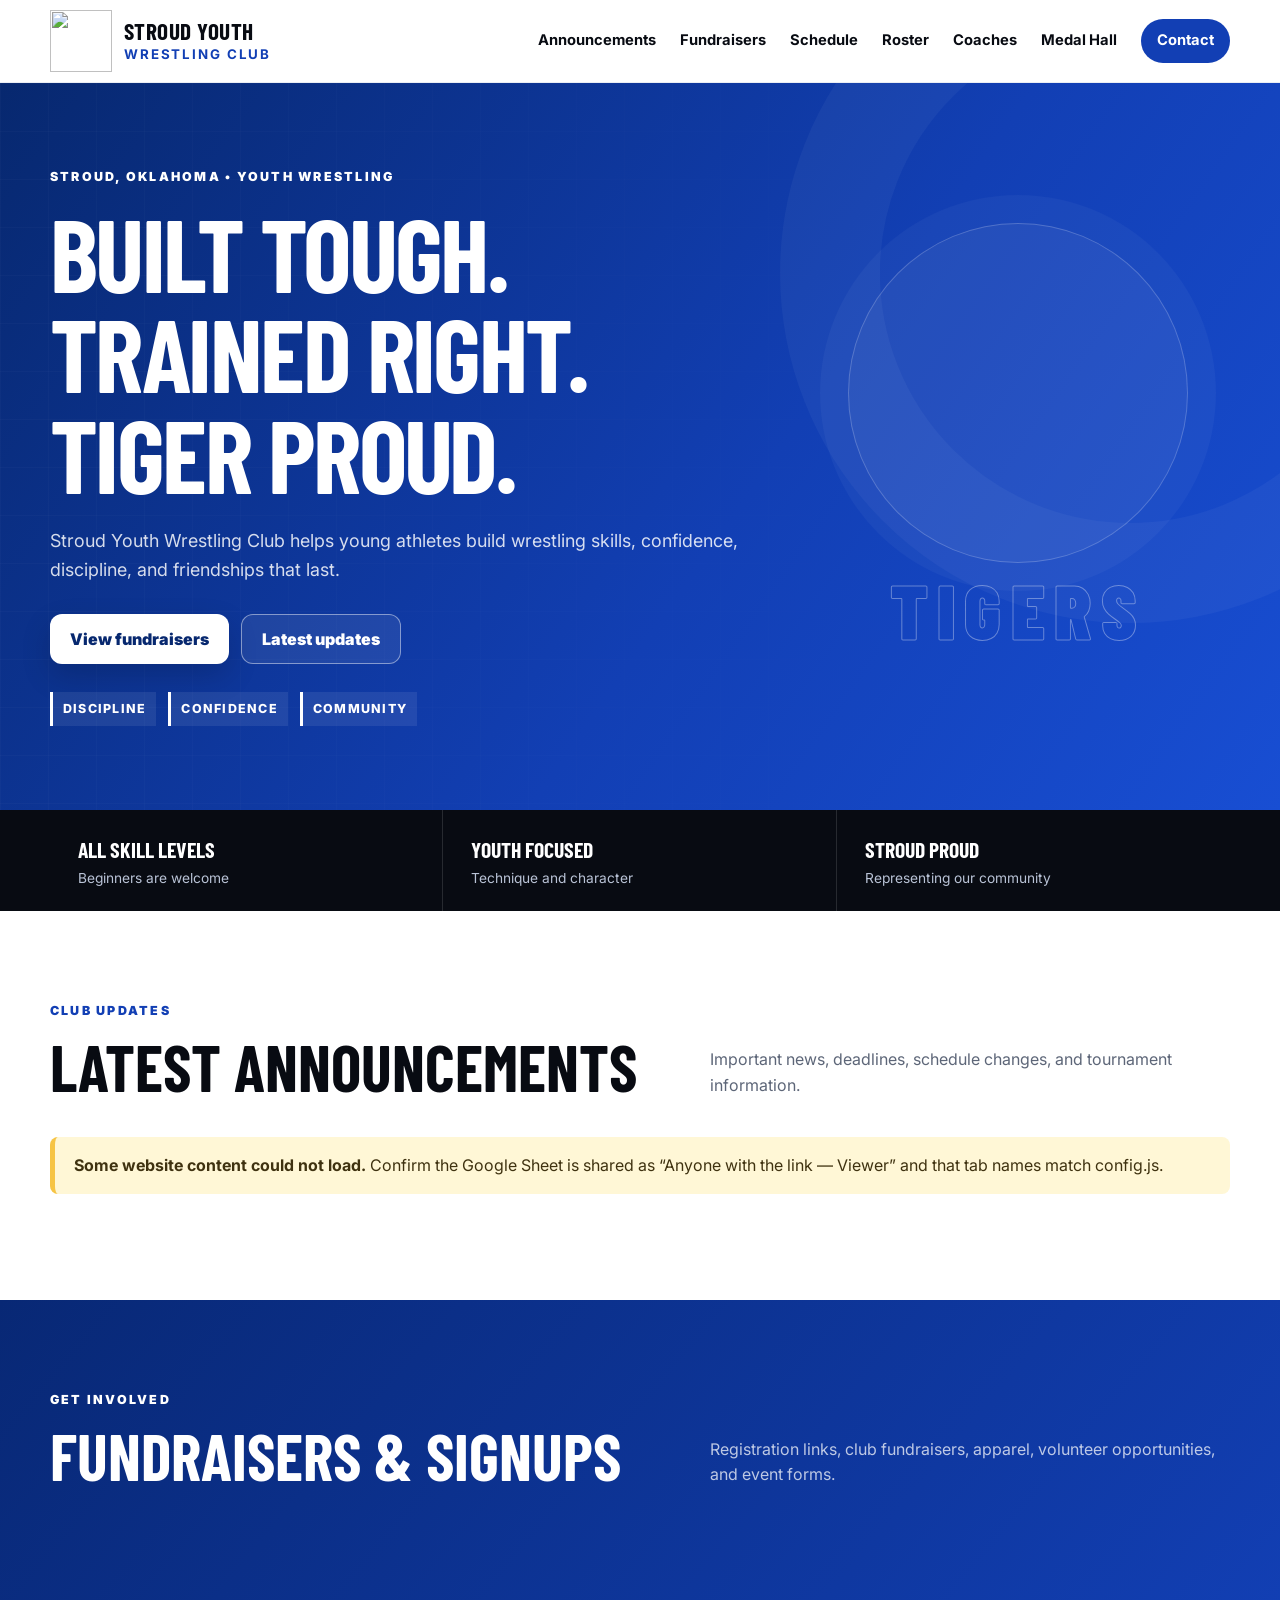
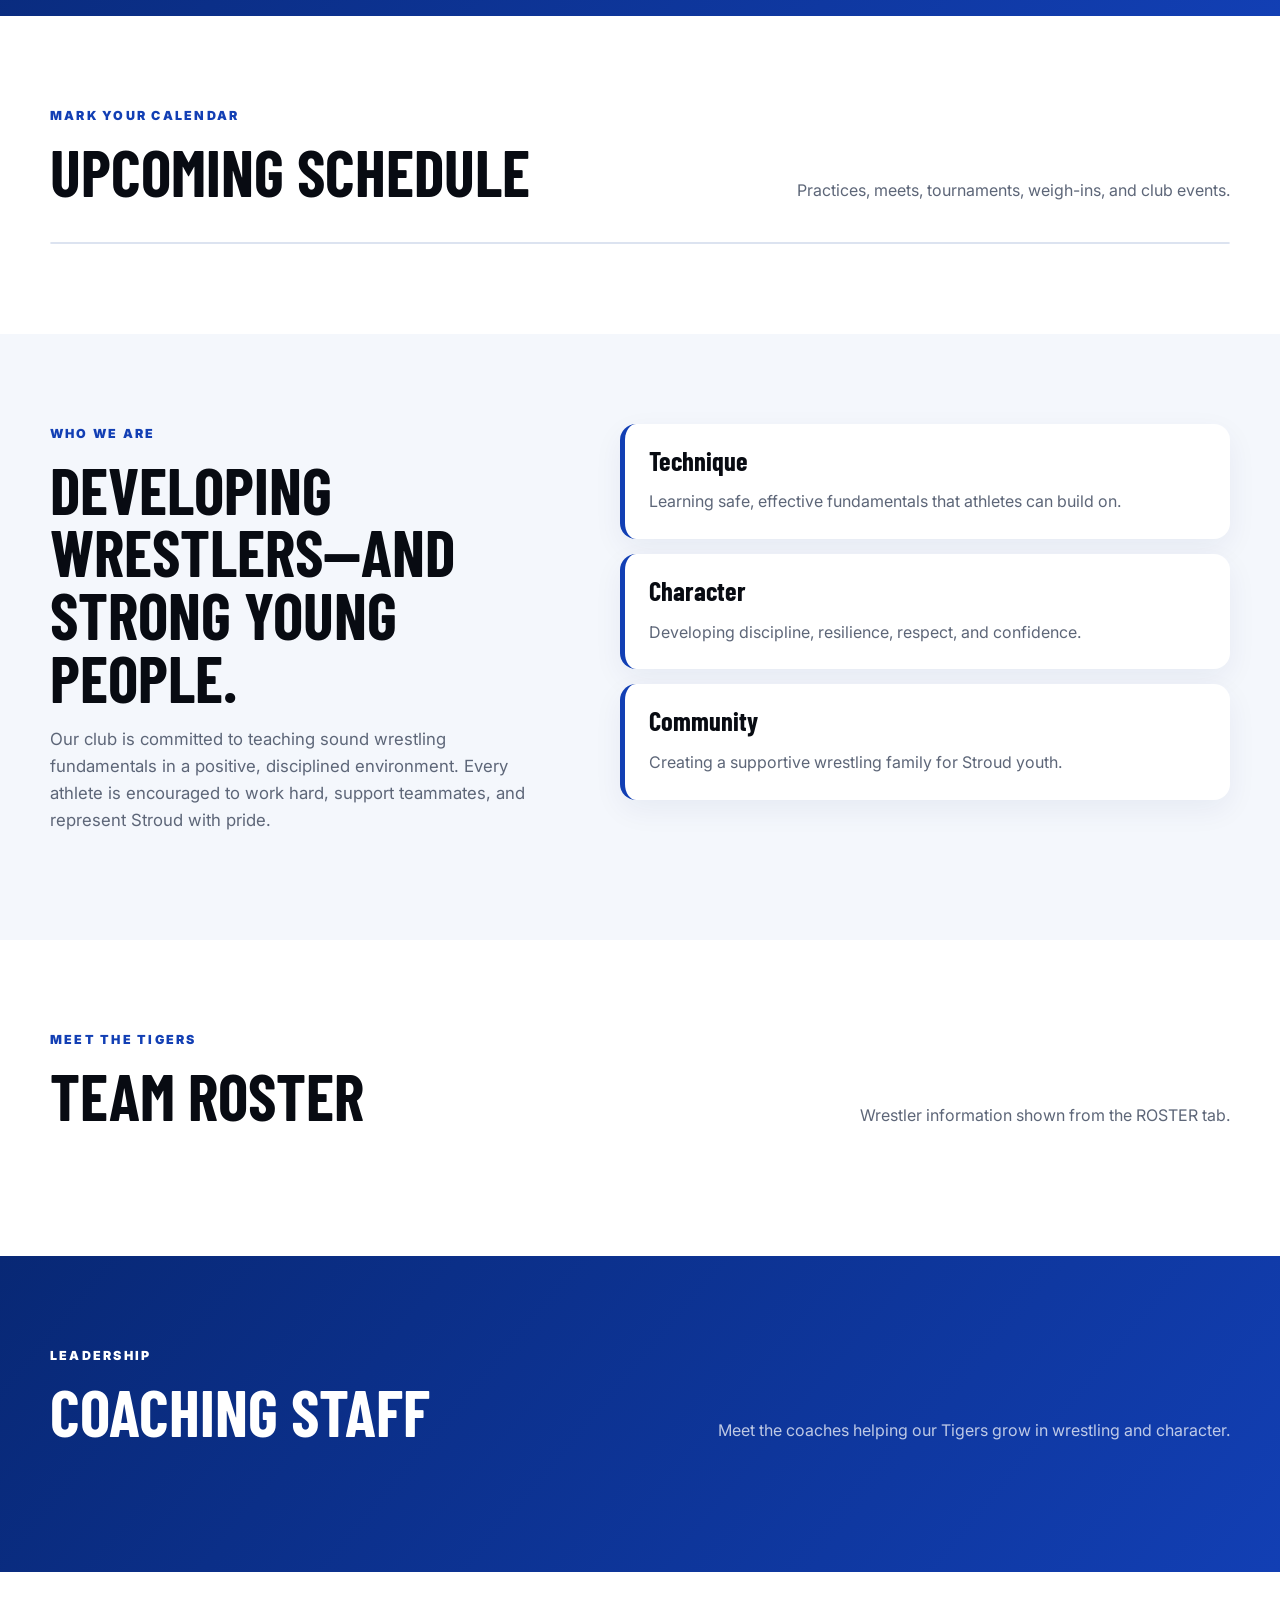
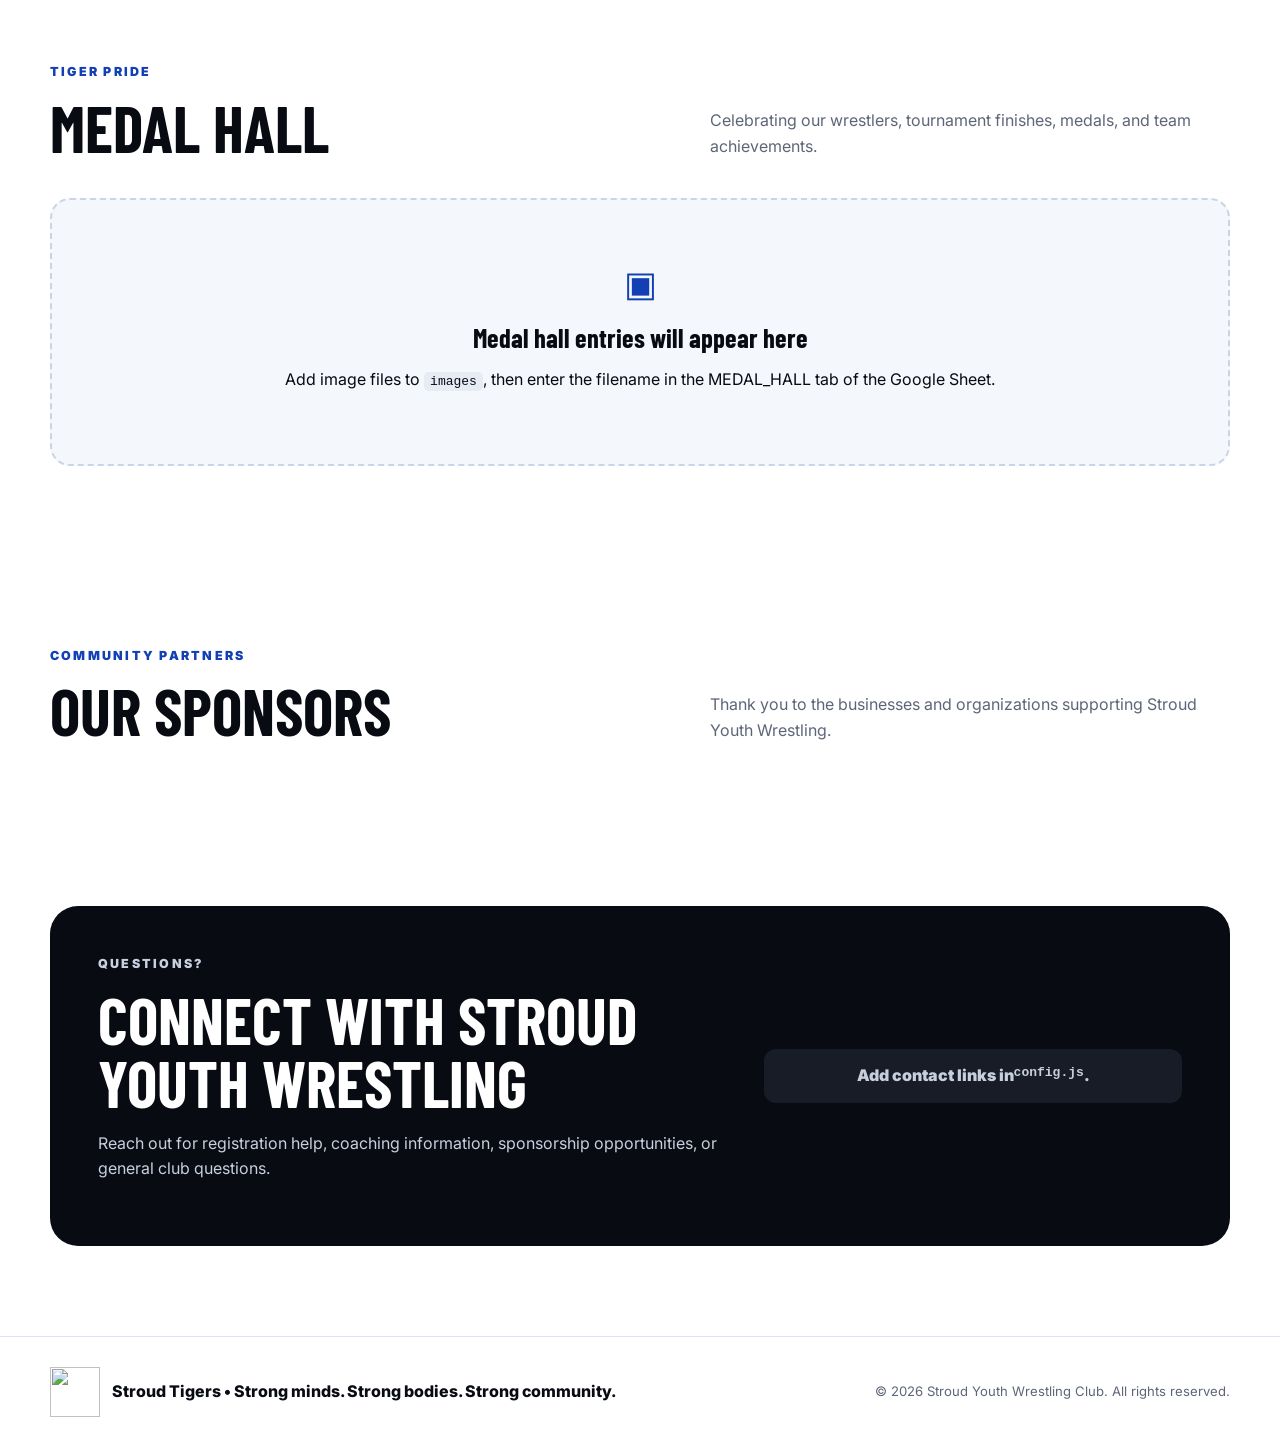
==== commit c2937e80: "Add files via upload" ====
--- a/index.html
+++ b/index.html
@@ -6,7 +6,7 @@
   <meta name="description" content="Official website of Stroud Youth Wrestling Club, home of the Stroud Tigers.">
   <meta name="theme-color" content="#123fb4">
   <title>Stroud Youth Wrestling Club | Stroud Tigers</title>
-  <link rel="icon" href="assets/logo.svg" type="image/svg+xml">
+  <link rel="icon" href="images/logo.svg" type="image/svg+xml">
   <link rel="preconnect" href="https://fonts.googleapis.com">
   <link rel="preconnect" href="https://fonts.gstatic.com" crossorigin>
   <link href="https://fonts.googleapis.com/css2?family=Barlow+Condensed:wght@600;700;800;900&family=Inter:wght@400;500;600;700;800&display=swap" rel="stylesheet">
@@ -17,16 +17,17 @@
   <header class="site-header">
     <div class="container nav-wrap">
       <a class="brand" href="#top" aria-label="Stroud Youth Wrestling home">
-        <img src="assets/logo.svg" alt="" width="62" height="62">
+        <img src="images/logo.svg" alt="" width="62" height="62">
         <span><strong>Stroud Youth</strong><small>Wrestling Club</small></span>
       </a>
       <button class="menu-button" type="button" aria-expanded="false" aria-controls="site-nav">Menu</button>
       <nav id="site-nav" class="site-nav" aria-label="Main navigation">
         <a href="#announcements">Announcements</a>
-        <a href="#signups">Signups</a>
+        <a href="#fundraisers">Fundraisers</a>
         <a href="#schedule">Schedule</a>
-        <a href="#about">About</a>
-        <a href="#gallery">Photos</a>
+        <a href="#roster">Roster</a>
+        <a href="#coaches">Coaches</a>
+        <a href="#medal-hall">Medal Hall</a>
         <a class="nav-cta" href="#contact">Contact</a>
       </nav>
     </div>
@@ -49,7 +50,7 @@
           </div>
         </div>
         <div class="hero-mark" aria-hidden="true">
-          <div class="hero-mark-ring"><img src="assets/logo.svg" alt=""></div>
+          <div class="hero-mark-ring"><img src="images/logo.svg" alt=""></div>
           <div class="tigers-word">TIGERS</div>
         </div>
       </div>
@@ -73,13 +74,13 @@
       </div>
     </section>
 
-    <section class="section section-blue" id="signups">
+    <section class="section section-blue" id="fundraisers">
       <div class="container">
         <div class="section-heading light">
-          <div><p class="eyebrow">Get involved</p><h2>Signups & forms</h2></div>
-          <p>Registration, volunteer opportunities, apparel, camps, and event forms.</p>
+          <div><p class="eyebrow">Get involved</p><h2>Fundraisers & signups</h2></div>
+          <p>Registration links, club fundraisers, apparel, volunteer opportunities, and event forms.</p>
         </div>
-        <div class="card-grid" id="signup-list"></div>
+        <div class="card-grid" id="fundraiser-list"></div>
       </div>
     </section>
 
@@ -104,18 +105,48 @@
       </div>
     </section>
 
-    <section class="section gallery-section" id="gallery">
+    <section class="section" id="roster">
       <div class="container">
         <div class="section-heading">
-          <div><p class="eyebrow blue">Tiger moments</p><h2>Photo gallery</h2></div>
-          <p>Practices, tournaments, team events, and memories from the season.</p>
+          <div><p class="eyebrow blue">Meet the Tigers</p><h2>Team roster</h2></div>
+          <p>Wrestler information shown from the ROSTER tab.</p>
         </div>
-        <div class="gallery-grid" id="gallery-grid"></div>
-        <div class="empty-gallery" id="empty-gallery">
+        <div class="people-grid" id="roster-grid"></div>
+      </div>
+    </section>
+
+    <section class="section section-blue" id="coaches">
+      <div class="container">
+        <div class="section-heading light">
+          <div><p class="eyebrow">Leadership</p><h2>Coaching staff</h2></div>
+          <p>Meet the coaches helping our Tigers grow in wrestling and character.</p>
+        </div>
+        <div class="people-grid" id="coaches-grid"></div>
+      </div>
+    </section>
+
+    <section class="section gallery-section" id="medal-hall">
+      <div class="container">
+        <div class="section-heading">
+          <div><p class="eyebrow blue">Tiger pride</p><h2>Medal hall</h2></div>
+          <p>Celebrating our wrestlers, tournament finishes, medals, and team achievements.</p>
+        </div>
+        <div class="gallery-grid" id="medal-grid"></div>
+        <div class="empty-gallery" id="empty-medals">
           <div class="camera-icon" aria-hidden="true">▣</div>
-          <h3>Team photos will appear here</h3>
-          <p>Add image files to <code>assets/images</code>, then list them in <code>content/site.json</code>.</p>
+          <h3>Medal hall entries will appear here</h3>
+          <p>Add image files to <code>images</code>, then enter the filename in the MEDAL_HALL tab of the Google Sheet.</p>
         </div>
+      </div>
+    </section>
+
+    <section class="section sponsors-section" id="sponsors">
+      <div class="container">
+        <div class="section-heading">
+          <div><p class="eyebrow blue">Community partners</p><h2>Our sponsors</h2></div>
+          <p>Thank you to the businesses and organizations supporting Stroud Youth Wrestling.</p>
+        </div>
+        <div class="sponsor-grid" id="sponsor-grid"></div>
       </div>
     </section>
 
@@ -133,11 +164,12 @@
 
   <footer class="site-footer">
     <div class="container footer-layout">
-      <div class="footer-brand"><img src="assets/logo.svg" alt="" width="50" height="50"><span id="footer-note"></span></div>
+      <div class="footer-brand"><img src="images/logo.svg" alt="" width="50" height="50"><span id="footer-note"></span></div>
       <p>© <span id="year"></span> Stroud Youth Wrestling Club. All rights reserved.</p>
     </div>
   </footer>
 
+  <script src="config.js"></script>
   <script src="script.js"></script>
 </body>
 </html>
--- a/styles.css
+++ b/styles.css
@@ -1,3 +1,24 @@
 :root{--blue:#123fb4;--blue-dark:#07286f;--blue-bright:#1e55e6;--ink:#080b12;--muted:#5d6678;--line:#dce3f0;--soft:#f4f7fc;--white:#fff;--shadow:0 20px 50px rgba(7,25,75,.12);--radius:20px;--max:1180px}
 *{box-sizing:border-box}html{scroll-behavior:smooth}body{margin:0;color:var(--ink);font-family:Inter,Arial,sans-serif;background:var(--white);line-height:1.6}img{max-width:100%;display:block}a{color:inherit}.container{width:min(calc(100% - 32px),var(--max));margin-inline:auto}.skip-link{position:absolute;left:-999px;top:10px;background:#fff;color:#000;padding:10px 14px;z-index:1000}.skip-link:focus{left:10px}.site-header{position:sticky;top:0;z-index:50;background:rgba(255,255,255,.94);backdrop-filter:blur(14px);border-bottom:1px solid rgba(10,40,110,.08)}.nav-wrap{min-height:82px;display:flex;align-items:center;justify-content:space-between;gap:24px}.brand{display:flex;align-items:center;gap:12px;text-decoration:none}.brand span{display:flex;flex-direction:column;line-height:1}.brand strong{font-family:"Barlow Condensed",sans-serif;font-size:1.45rem;letter-spacing:.02em;text-transform:uppercase}.brand small{margin-top:5px;font-weight:700;color:var(--blue);letter-spacing:.14em;text-transform:uppercase}.site-nav{display:flex;align-items:center;gap:24px}.site-nav a{text-decoration:none;font-size:.92rem;font-weight:700}.site-nav a:hover{color:var(--blue)}.nav-cta{background:var(--blue);color:#fff!important;padding:10px 16px;border-radius:999px}.menu-button{display:none;border:1px solid var(--line);background:#fff;border-radius:10px;padding:9px 12px;font-weight:800}.hero{position:relative;overflow:hidden;background:linear-gradient(125deg,var(--blue-dark),var(--blue) 58%,#184ed3);color:#fff}.hero:before{content:"";position:absolute;width:500px;height:500px;border-radius:50%;border:100px solid rgba(255,255,255,.04);right:-200px;top:-160px}.hero-grid{position:absolute;inset:0;opacity:.12;background-image:linear-gradient(rgba(255,255,255,.18) 1px,transparent 1px),linear-gradient(90deg,rgba(255,255,255,.18) 1px,transparent 1px);background-size:48px 48px;mask-image:linear-gradient(to right,black,transparent 78%)}.hero-layout{position:relative;min-height:650px;display:grid;grid-template-columns:1.25fr .75fr;align-items:center;gap:50px;padding-block:84px}.eyebrow{margin:0 0 15px;text-transform:uppercase;letter-spacing:.18em;font-size:.78rem;font-weight:900}.eyebrow.blue{color:var(--blue)}h1,h2,h3{font-family:"Barlow Condensed",sans-serif;line-height:.98;margin:0}h1{font-size:clamp(3.6rem,8vw,7rem);text-transform:uppercase;max-width:820px;letter-spacing:-.025em}h2{font-size:clamp(2.5rem,5vw,4rem);text-transform:uppercase}h3{font-size:1.65rem}.hero-description{font-size:1.12rem;max-width:690px;color:rgba(255,255,255,.83);margin:24px 0 30px}.hero-actions{display:flex;flex-wrap:wrap;gap:12px}.button{display:inline-flex;align-items:center;justify-content:center;min-height:50px;padding:0 20px;border-radius:12px;text-decoration:none;font-weight:900;transition:.2s}.button:hover{transform:translateY(-2px)}.button-primary{background:#fff;color:var(--blue-dark);box-shadow:0 12px 30px rgba(0,0,0,.16)}.button-secondary{border:1px solid rgba(255,255,255,.45);background:rgba(255,255,255,.08);color:#fff}.hero-badges{display:flex;gap:12px;flex-wrap:wrap;margin-top:28px}.hero-badges span{font-size:.78rem;text-transform:uppercase;letter-spacing:.1em;font-weight:800;padding:7px 10px;border-left:3px solid #fff;background:rgba(255,255,255,.08)}.hero-mark{display:flex;align-items:center;flex-direction:column}.hero-mark-ring{width:min(340px,74vw);aspect-ratio:1;border-radius:50%;display:grid;place-items:center;background:rgba(255,255,255,.08);border:1px solid rgba(255,255,255,.2);box-shadow:0 0 0 28px rgba(255,255,255,.035)}.hero-mark-ring img{width:76%;filter:drop-shadow(0 30px 34px rgba(0,0,0,.28))}.tigers-word{font-family:"Barlow Condensed",sans-serif;font-size:clamp(3rem,6vw,5.5rem);font-weight:900;letter-spacing:.12em;margin-top:-15px;-webkit-text-stroke:1px rgba(255,255,255,.35);color:transparent}.quick-strip{background:#080b12;color:#fff}.quick-grid{display:grid;grid-template-columns:repeat(3,1fr)}.quick-grid div{padding:22px 28px;border-right:1px solid rgba(255,255,255,.13)}.quick-grid div:last-child{border-right:0}.quick-grid strong,.quick-grid span{display:block}.quick-grid strong{text-transform:uppercase;font-family:"Barlow Condensed";font-size:1.35rem}.quick-grid span{font-size:.86rem;color:#b9c3d6}.section{padding:90px 0}.section-heading{display:flex;align-items:end;justify-content:space-between;gap:30px;margin-bottom:38px}.section-heading>p{max-width:520px;color:var(--muted);margin:0}.announcement-list{display:grid;gap:16px}.announcement{display:grid;grid-template-columns:140px 1fr auto;gap:26px;align-items:center;padding:26px;border:1px solid var(--line);border-radius:var(--radius);background:#fff;box-shadow:0 8px 24px rgba(10,40,110,.05)}.announcement.featured{border-color:rgba(18,63,180,.35);box-shadow:var(--shadow)}.announcement-date{font-family:"Barlow Condensed";font-size:1.25rem;font-weight:800;color:var(--blue);text-transform:uppercase}.announcement p{margin:7px 0 0;color:var(--muted)}.text-link{color:var(--blue);font-weight:900;text-decoration:none;white-space:nowrap}.section-blue{background:linear-gradient(130deg,#082875,#123fb4);color:#fff}.section-heading.light>p{color:rgba(255,255,255,.73)}.card-grid{display:grid;grid-template-columns:repeat(2,1fr);gap:20px}.signup-card{background:#fff;color:var(--ink);border-radius:var(--radius);padding:30px;box-shadow:0 18px 45px rgba(0,0,0,.16)}.signup-card p{color:var(--muted)}.status{display:inline-block;border-radius:999px;background:#eaf0ff;color:var(--blue-dark);font-weight:900;font-size:.72rem;text-transform:uppercase;letter-spacing:.08em;padding:6px 9px;margin-bottom:18px}.signup-card .button{margin-top:8px;background:var(--blue);color:#fff}.signup-card .button.disabled{background:#dfe4ee;color:#6e7789;pointer-events:none}.schedule-list{border:1px solid var(--line);border-radius:var(--radius);overflow:hidden}.schedule-item{display:grid;grid-template-columns:170px 1fr 210px;gap:24px;align-items:center;padding:24px 28px;border-bottom:1px solid var(--line)}.schedule-item:last-child{border-bottom:0}.schedule-date strong,.schedule-date span{display:block}.schedule-date strong{font-family:"Barlow Condensed";font-size:1.5rem;text-transform:uppercase}.schedule-date span,.schedule-location{color:var(--muted)}.schedule-type{display:inline-block;color:var(--blue);font-size:.75rem;font-weight:900;text-transform:uppercase;letter-spacing:.1em}.about-section{background:var(--soft)}.about-layout{display:grid;grid-template-columns:.9fr 1.1fr;gap:70px;align-items:start}.about-copy>p:last-child{color:var(--muted);font-size:1.05rem}.values-grid{display:grid;gap:15px}.value-card{background:#fff;border-radius:16px;padding:24px;border-left:5px solid var(--blue);box-shadow:0 10px 30px rgba(10,40,110,.06)}.value-card p{color:var(--muted);margin-bottom:0}.gallery-grid{display:grid;grid-template-columns:repeat(3,1fr);gap:14px}.gallery-item{position:relative;aspect-ratio:4/3;border-radius:16px;overflow:hidden;background:#e9eef8}.gallery-item img{width:100%;height:100%;object-fit:cover;transition:.3s}.gallery-item:hover img{transform:scale(1.04)}.gallery-caption{position:absolute;left:0;right:0;bottom:0;padding:28px 16px 14px;color:#fff;font-weight:800;background:linear-gradient(transparent,rgba(0,0,0,.75))}.empty-gallery{text-align:center;border:2px dashed #cad4e6;border-radius:var(--radius);padding:55px 20px;background:var(--soft)}.empty-gallery code{background:#e6ebf4;padding:2px 6px;border-radius:5px}.camera-icon{font-size:2.2rem;color:var(--blue);margin-bottom:14px}.contact-section{padding-top:35px}.contact-card{background:#080b12;color:#fff;border-radius:28px;padding:48px;display:grid;grid-template-columns:1.2fr .8fr;gap:40px;align-items:center}.contact-card p{color:#c8d0df}.contact-links{display:grid;gap:12px}.contact-links a,.contact-empty{display:flex;justify-content:center;text-decoration:none;padding:14px 18px;border-radius:12px;background:#fff;color:#080b12;font-weight:900}.contact-empty{background:#171c26;color:#c7cfdd;text-align:center}.site-footer{padding:30px 0;border-top:1px solid var(--line)}.footer-layout{display:flex;justify-content:space-between;align-items:center;gap:25px}.footer-brand{display:flex;align-items:center;gap:12px;font-weight:800}.site-footer p{font-size:.82rem;color:var(--muted)}
 @media(max-width:860px){.menu-button{display:block}.site-nav{display:none;position:absolute;top:76px;left:16px;right:16px;background:#fff;border:1px solid var(--line);border-radius:16px;box-shadow:var(--shadow);padding:18px;flex-direction:column;align-items:stretch}.site-nav.open{display:flex}.site-nav a{padding:8px}.hero-layout{grid-template-columns:1fr;text-align:center}.hero-copy{display:flex;align-items:center;flex-direction:column}.hero-mark{display:none}.quick-grid{grid-template-columns:1fr}.quick-grid div{border-right:0;border-bottom:1px solid rgba(255,255,255,.13)}.section-heading{align-items:start;flex-direction:column}.card-grid,.about-layout,.contact-card{grid-template-columns:1fr}.announcement{grid-template-columns:1fr}.schedule-item{grid-template-columns:1fr}.gallery-grid{grid-template-columns:repeat(2,1fr)}.footer-layout{align-items:flex-start;flex-direction:column}}@media(max-width:540px){.brand img{width:52px}.brand strong{font-size:1.2rem}.hero-layout{min-height:auto;padding-block:70px}.section{padding:65px 0}.gallery-grid{grid-template-columns:1fr}.contact-card{padding:32px 24px}.announcement,.signup-card{padding:22px}.footer-brand{align-items:flex-start}}
+
+.people-grid { display:grid; grid-template-columns:repeat(3,minmax(0,1fr)); gap:1.25rem; }
+.person-card { background:#fff; border:1px solid #dce3f3; border-radius:18px; overflow:hidden; box-shadow:0 12px 30px rgba(9,25,63,.08); }
+.person-card img,.person-placeholder { width:100%; aspect-ratio:4/3; object-fit:cover; }
+.person-placeholder,.medal-placeholder { display:grid; place-items:center; background:linear-gradient(135deg,#123fb4,#071b4e); color:#fff; font:900 4rem/1 "Barlow Condensed",sans-serif; }
+.person-card>div:last-child { padding:1.15rem; }
+.person-card h3 { margin:0 0 .3rem; }
+.person-card p { margin:.35rem 0 0; }
+.person-detail { font-weight:800; color:#123fb4; text-transform:uppercase; letter-spacing:.04em; font-size:.83rem; }
+.person-card-dark { background:#071b4e; border-color:rgba(255,255,255,.18); color:#fff; }
+.person-card-dark .person-detail { color:#bcd0ff; }
+.gallery-caption { display:flex; flex-direction:column; gap:.2rem; }
+.gallery-caption span { font-size:.88rem; opacity:.78; }
+.medal-placeholder { aspect-ratio:4/3; }
+.sponsor-grid { display:grid; grid-template-columns:repeat(4,minmax(0,1fr)); gap:1rem; }
+.sponsor-card { min-height:150px; display:flex; flex-direction:column; align-items:center; justify-content:center; gap:.85rem; padding:1.25rem; background:#fff; border:1px solid #dce3f3; border-radius:16px; color:#101828; text-align:center; text-decoration:none; box-shadow:0 8px 24px rgba(9,25,63,.06); }
+.sponsor-card img { max-width:170px; max-height:85px; object-fit:contain; }
+.sheet-warning { grid-column:1/-1; padding:1rem 1.2rem; margin-bottom:1rem; border-left:5px solid #f6c445; background:#fff7d6; color:#3f3210; border-radius:8px; }
+.light-empty { color:#fff; }
+@media (max-width:900px) { .people-grid,.sponsor-grid { grid-template-columns:repeat(2,minmax(0,1fr)); } }
+@media (max-width:600px) { .people-grid,.sponsor-grid { grid-template-columns:1fr; } }
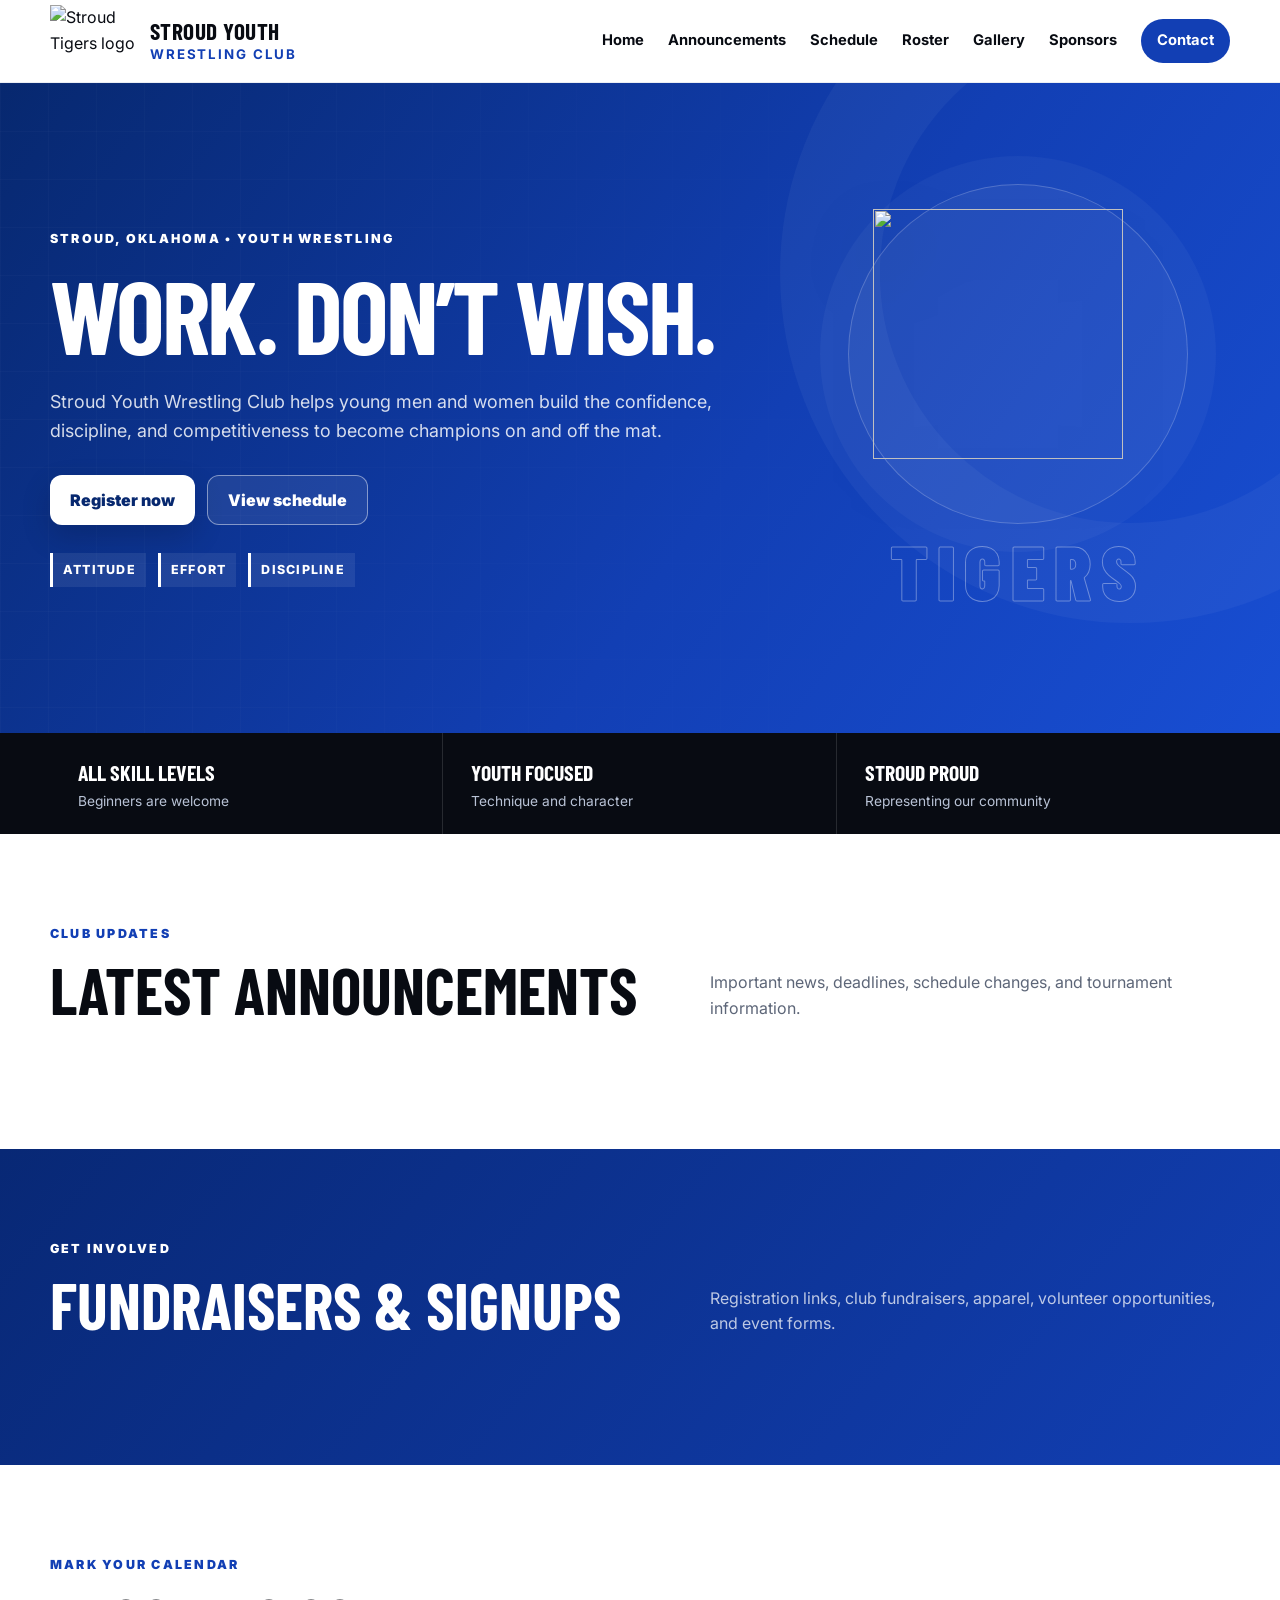
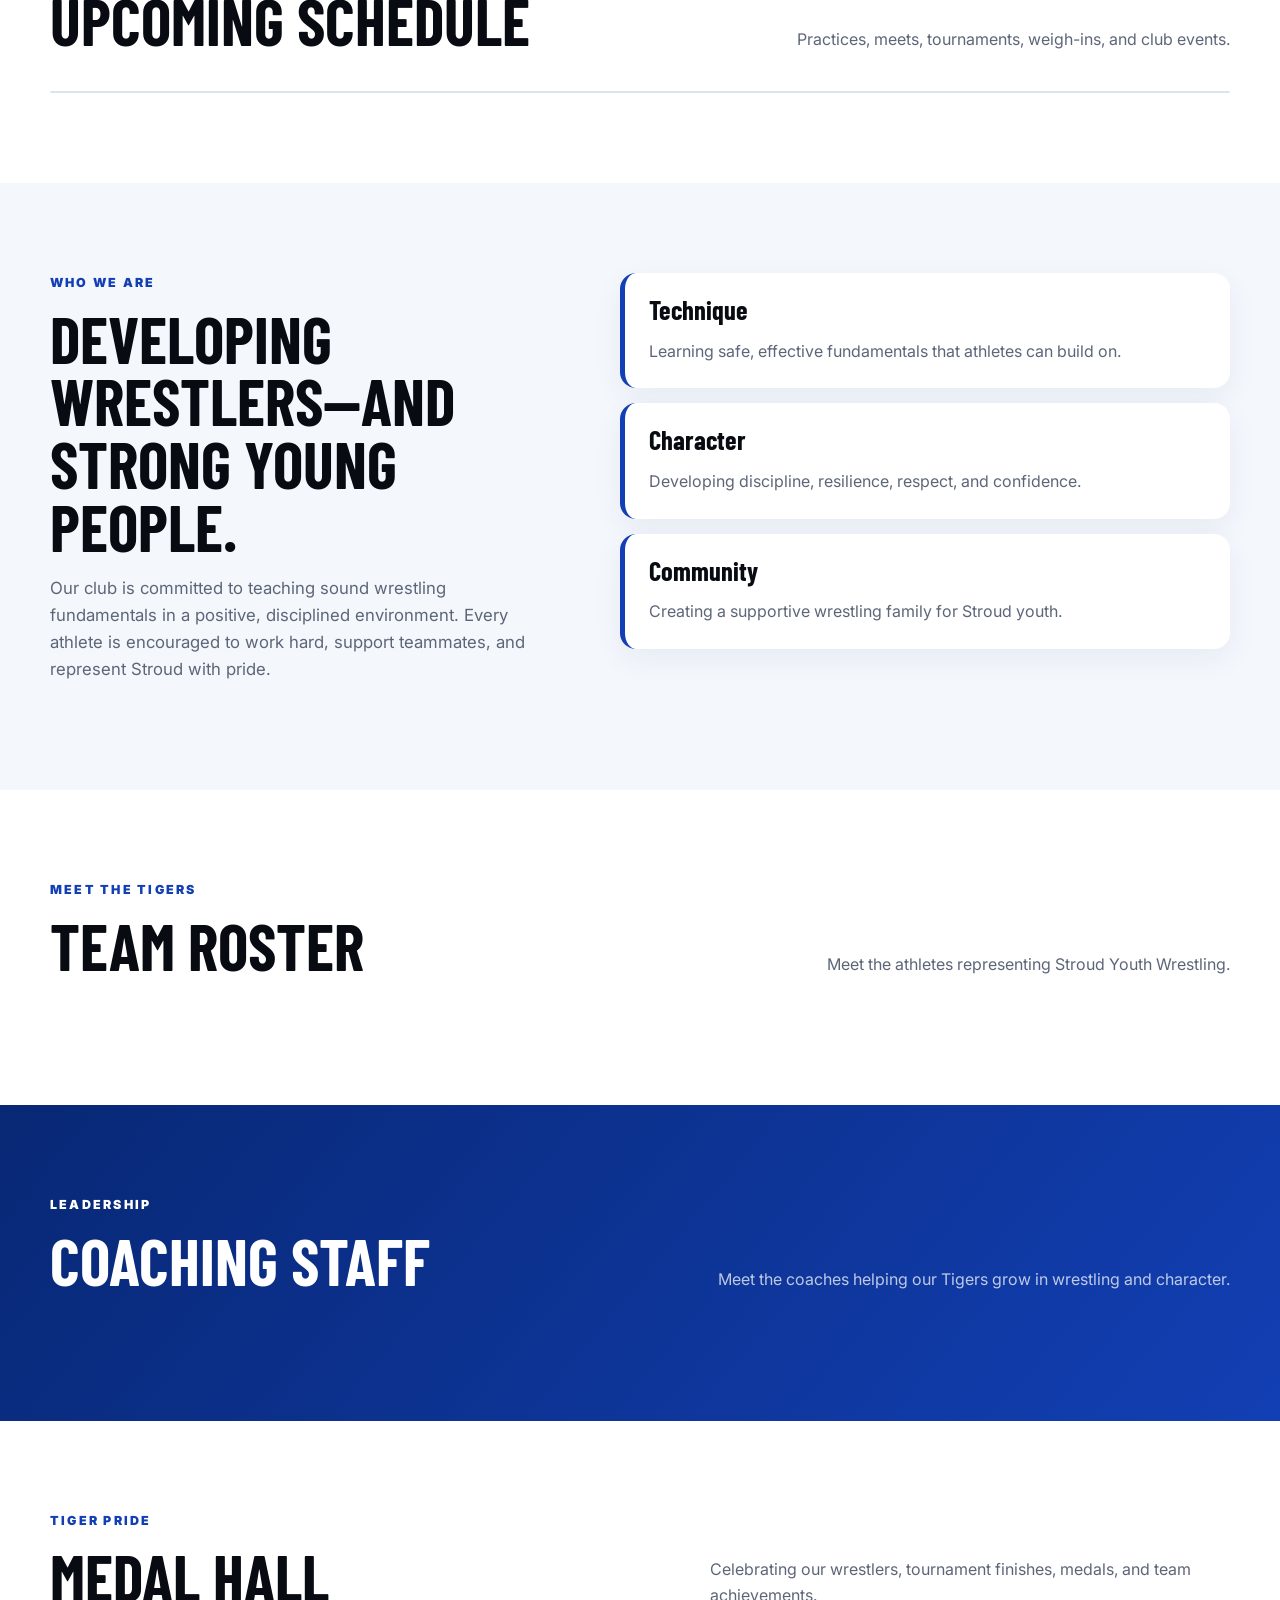
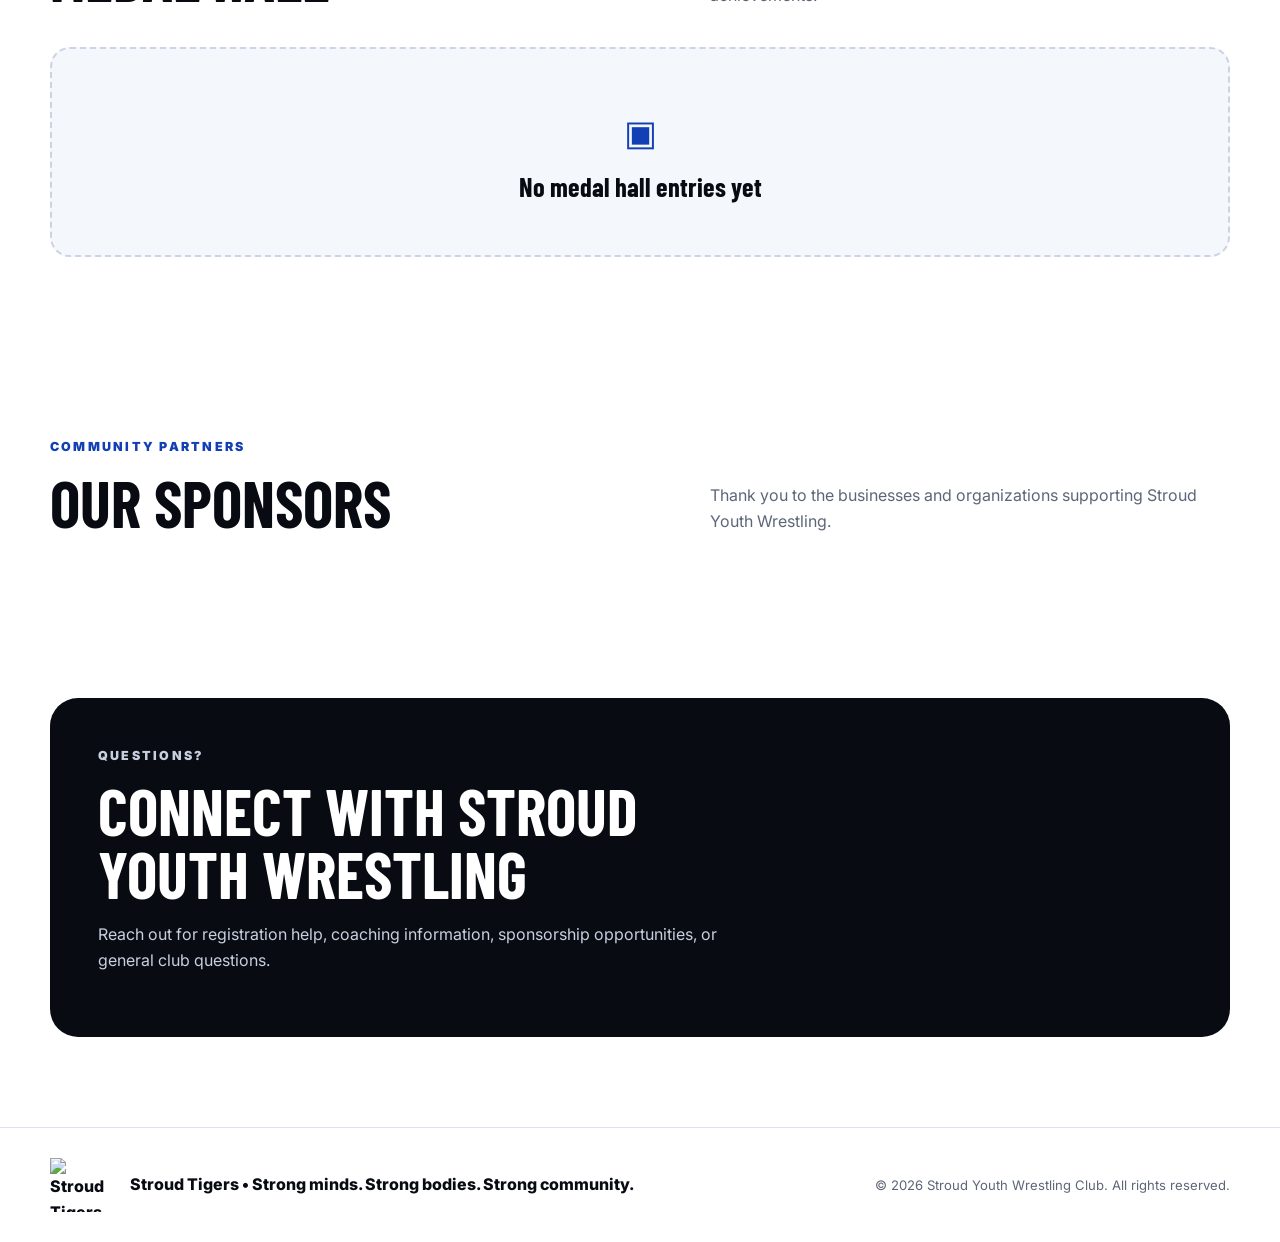
==== commit d1631b97: "Add files via upload" ====
--- a/index.html
+++ b/index.html
@@ -6,7 +6,7 @@
   <meta name="description" content="Official website of Stroud Youth Wrestling Club, home of the Stroud Tigers.">
   <meta name="theme-color" content="#123fb4">
   <title>Stroud Youth Wrestling Club | Stroud Tigers</title>
-  <link rel="icon" href="images/logo.svg" type="image/svg+xml">
+  <link rel="icon" href="images/tiger-logo.png" type="image/png">
   <link rel="preconnect" href="https://fonts.googleapis.com">
   <link rel="preconnect" href="https://fonts.gstatic.com" crossorigin>
   <link href="https://fonts.googleapis.com/css2?family=Barlow+Condensed:wght@600;700;800;900&family=Inter:wght@400;500;600;700;800&display=swap" rel="stylesheet">
@@ -17,17 +17,17 @@
   <header class="site-header">
     <div class="container nav-wrap">
       <a class="brand" href="#top" aria-label="Stroud Youth Wrestling home">
-        <img src="images/logo.svg" alt="" width="62" height="62">
+        <img src="images/tiger-logo.png" alt="Stroud Tigers logo" width="88" height="72">
         <span><strong>Stroud Youth</strong><small>Wrestling Club</small></span>
       </a>
       <button class="menu-button" type="button" aria-expanded="false" aria-controls="site-nav">Menu</button>
       <nav id="site-nav" class="site-nav" aria-label="Main navigation">
+        <a href="#top">Home</a>
         <a href="#announcements">Announcements</a>
-        <a href="#fundraisers">Fundraisers</a>
         <a href="#schedule">Schedule</a>
         <a href="#roster">Roster</a>
-        <a href="#coaches">Coaches</a>
-        <a href="#medal-hall">Medal Hall</a>
+        <a href="#medal-hall">Gallery</a>
+        <a href="#sponsors">Sponsors</a>
         <a class="nav-cta" href="#contact">Contact</a>
       </nav>
     </div>
@@ -46,11 +46,11 @@
             <a class="button button-secondary" id="hero-secondary" href="#announcements"></a>
           </div>
           <div class="hero-badges" aria-label="Club values">
-            <span>Discipline</span><span>Confidence</span><span>Community</span>
+            <span>Attitude</span><span>Effort</span><span>Discipline</span>
           </div>
         </div>
         <div class="hero-mark" aria-hidden="true">
-          <div class="hero-mark-ring"><img src="images/logo.svg" alt=""></div>
+          <div class="hero-mark-ring"><img src="images/tiger-logo.png" alt=""></div>
           <div class="tigers-word">TIGERS</div>
         </div>
       </div>
@@ -109,7 +109,7 @@
       <div class="container">
         <div class="section-heading">
           <div><p class="eyebrow blue">Meet the Tigers</p><h2>Team roster</h2></div>
-          <p>Wrestler information shown from the ROSTER tab.</p>
+          <p>Meet the athletes representing Stroud Youth Wrestling.</p>
         </div>
         <div class="people-grid" id="roster-grid"></div>
       </div>
@@ -134,8 +134,7 @@
         <div class="gallery-grid" id="medal-grid"></div>
         <div class="empty-gallery" id="empty-medals">
           <div class="camera-icon" aria-hidden="true">▣</div>
-          <h3>Medal hall entries will appear here</h3>
-          <p>Add image files to <code>images</code>, then enter the filename in the MEDAL_HALL tab of the Google Sheet.</p>
+          <h3>No medal hall entries yet</h3>
         </div>
       </div>
     </section>
@@ -164,7 +163,7 @@
 
   <footer class="site-footer">
     <div class="container footer-layout">
-      <div class="footer-brand"><img src="images/logo.svg" alt="" width="50" height="50"><span id="footer-note"></span></div>
+      <div class="footer-brand"><img src="images/tiger-logo.png" alt="Stroud Tigers logo" width="68" height="54"><span id="footer-note"></span></div>
       <p>© <span id="year"></span> Stroud Youth Wrestling Club. All rights reserved.</p>
     </div>
   </footer>
--- a/styles.css
+++ b/styles.css
@@ -22,3 +22,13 @@
 .light-empty { color:#fff; }
 @media (max-width:900px) { .people-grid,.sponsor-grid { grid-template-columns:repeat(2,minmax(0,1fr)); } }
 @media (max-width:600px) { .people-grid,.sponsor-grid { grid-template-columns:1fr; } }
+
+.flo-profile-link{display:inline-flex;align-items:center;margin-top:10px;color:var(--blue);font-weight:900;text-decoration:none}.flo-profile-link:hover{text-decoration:underline}.person-card-dark .flo-profile-link{color:#fff}
+
+/* Stroud Tigers logo */
+.brand>img{width:88px;height:72px;object-fit:contain;flex:0 0 auto}.hero-mark-ring img{width:86%;height:86%;object-fit:contain}.footer-brand img{width:68px;height:54px;object-fit:contain}@media(max-width:760px){.brand>img{width:82px;height:68px}.brand{gap:10px}.brand strong{font-size:1.32rem}.brand small{font-size:.8rem}.nav-wrap{min-height:92px}}
+
+/* Stroud Tigers hero watermark */
+.hero-copy{position:relative;z-index:2}
+.hero-copy::before{content:"";position:absolute;z-index:-1;width:min(560px,82vw);aspect-ratio:1;left:48%;top:48%;transform:translate(-50%,-50%);background:url("images/tiger-logo.png") center/contain no-repeat;opacity:.075;filter:grayscale(1) brightness(3);pointer-events:none}
+@media (max-width:760px){.hero-copy::before{width:110vw;left:54%;top:44%;opacity:.06}.hero-mark{display:none}}
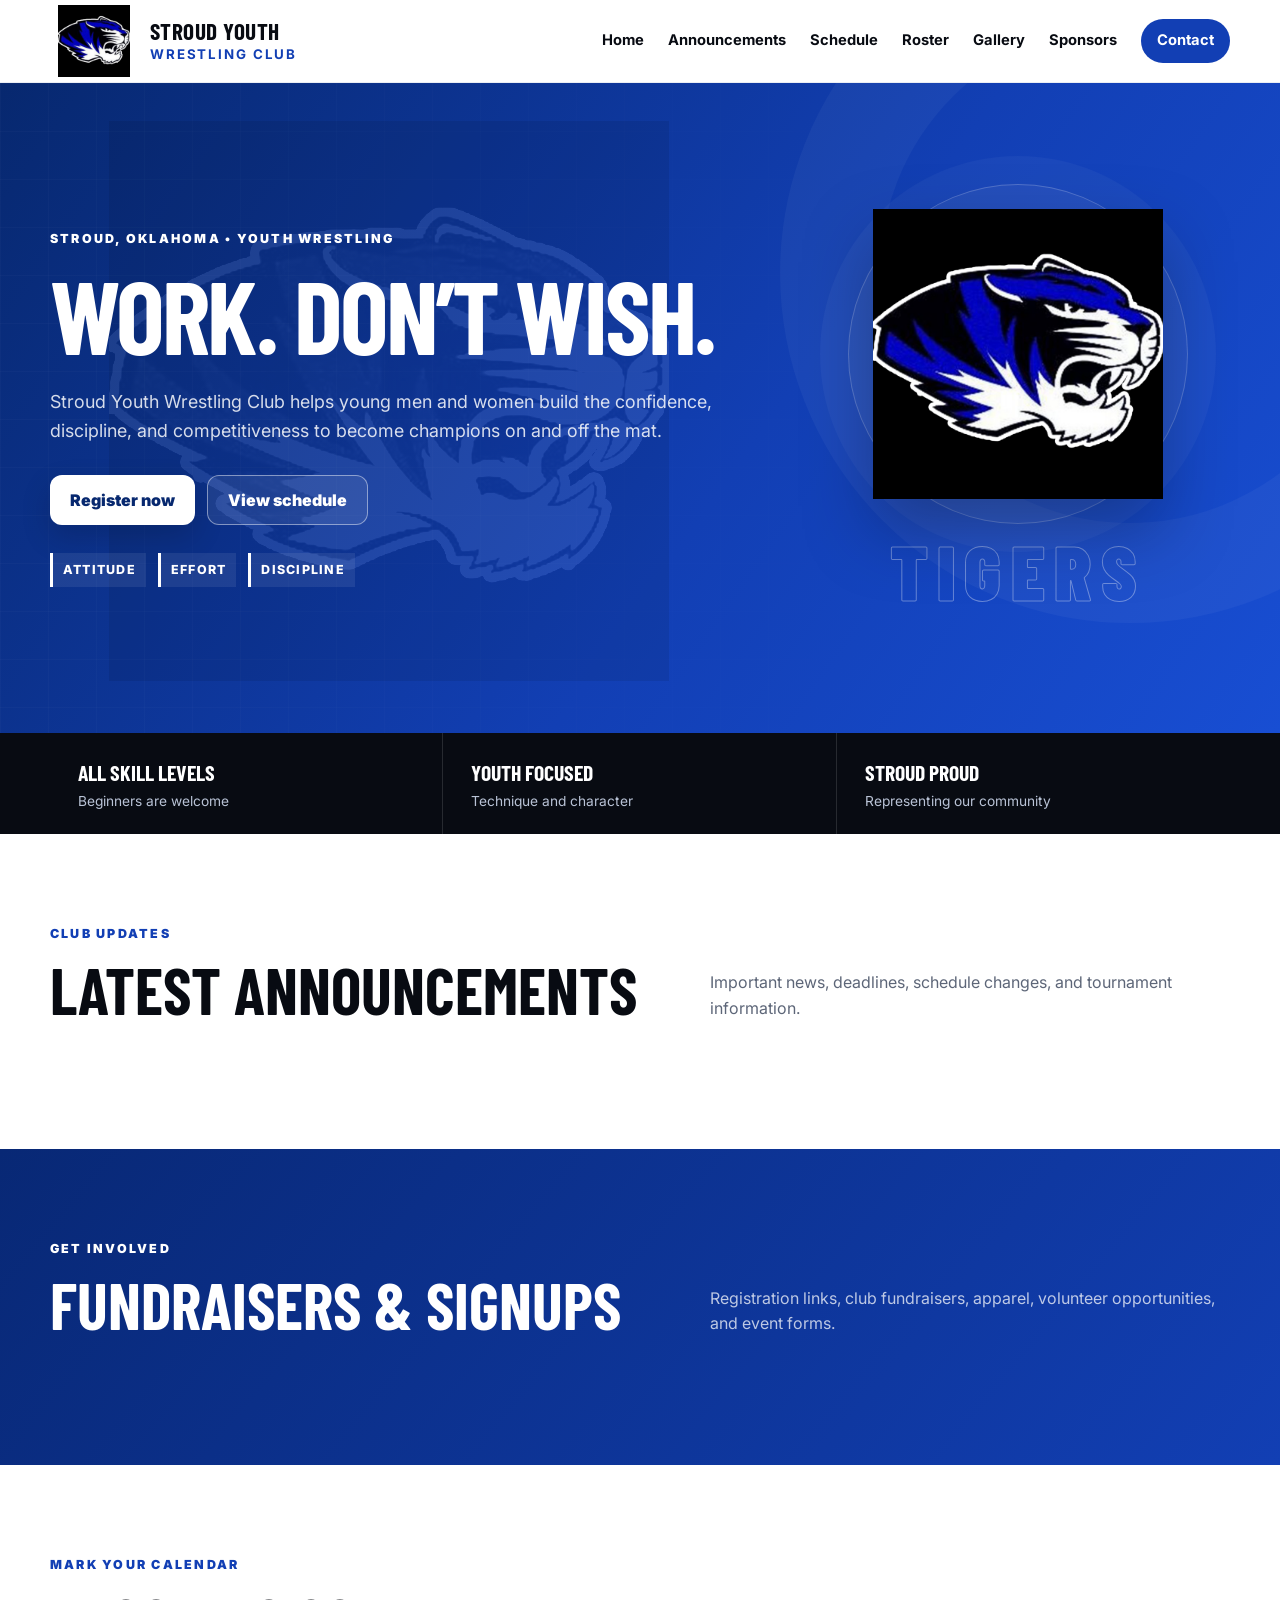
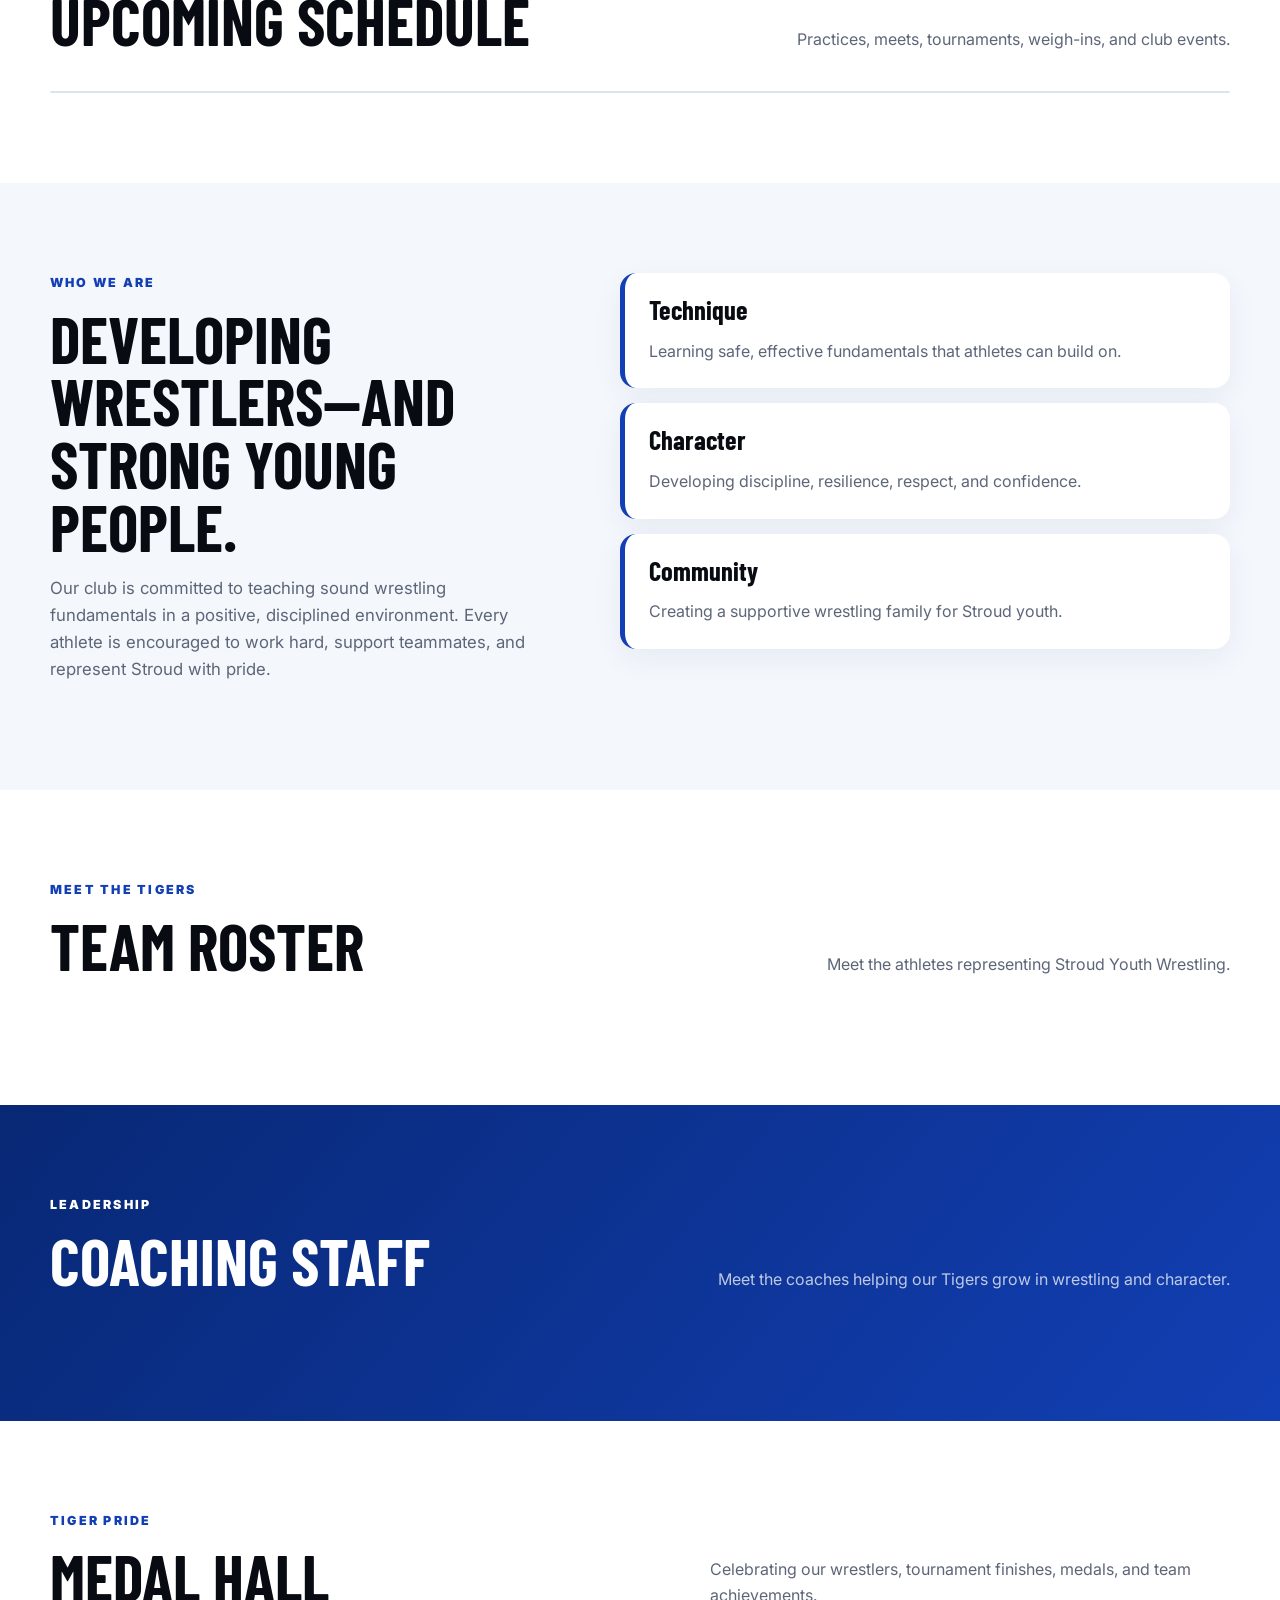
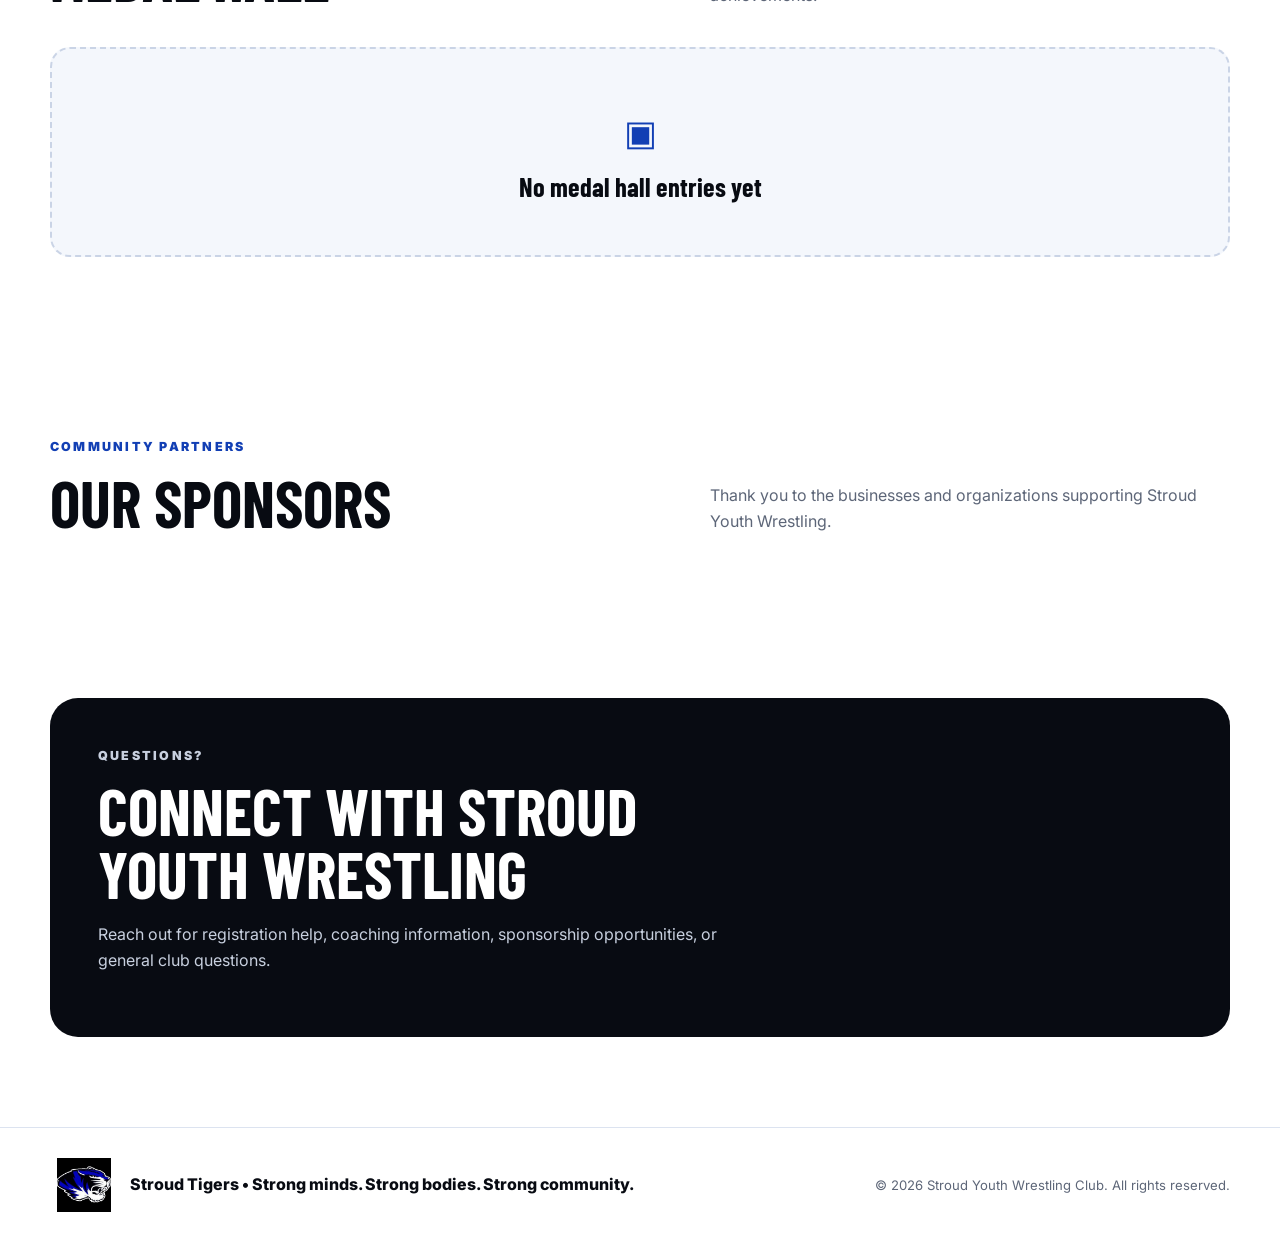
==== commit a0639b25: "Add files via upload" ====
--- a/index.html
+++ b/index.html
@@ -6,7 +6,7 @@
   <meta name="description" content="Official website of Stroud Youth Wrestling Club, home of the Stroud Tigers.">
   <meta name="theme-color" content="#123fb4">
   <title>Stroud Youth Wrestling Club | Stroud Tigers</title>
-  <link rel="icon" href="images/tiger-logo.png" type="image/png">
+  <link rel="icon" href="images/tiger-logo.png?v=2" type="image/png">
   <link rel="preconnect" href="https://fonts.googleapis.com">
   <link rel="preconnect" href="https://fonts.gstatic.com" crossorigin>
   <link href="https://fonts.googleapis.com/css2?family=Barlow+Condensed:wght@600;700;800;900&family=Inter:wght@400;500;600;700;800&display=swap" rel="stylesheet">
@@ -17,7 +17,7 @@
   <header class="site-header">
     <div class="container nav-wrap">
       <a class="brand" href="#top" aria-label="Stroud Youth Wrestling home">
-        <img src="images/tiger-logo.png" alt="Stroud Tigers logo" width="88" height="72">
+        <img src="images/tiger-logo.png?v=2" alt="Stroud Tigers logo" width="88" height="72">
         <span><strong>Stroud Youth</strong><small>Wrestling Club</small></span>
       </a>
       <button class="menu-button" type="button" aria-expanded="false" aria-controls="site-nav">Menu</button>
@@ -50,7 +50,7 @@
           </div>
         </div>
         <div class="hero-mark" aria-hidden="true">
-          <div class="hero-mark-ring"><img src="images/tiger-logo.png" alt=""></div>
+          <div class="hero-mark-ring"><img src="images/tiger-logo.png?v=2" alt=""></div>
           <div class="tigers-word">TIGERS</div>
         </div>
       </div>
@@ -163,7 +163,7 @@
 
   <footer class="site-footer">
     <div class="container footer-layout">
-      <div class="footer-brand"><img src="images/tiger-logo.png" alt="Stroud Tigers logo" width="68" height="54"><span id="footer-note"></span></div>
+      <div class="footer-brand"><img src="images/tiger-logo.png?v=2" alt="Stroud Tigers logo" width="68" height="54"><span id="footer-note"></span></div>
       <p>© <span id="year"></span> Stroud Youth Wrestling Club. All rights reserved.</p>
     </div>
   </footer>
--- a/styles.css
+++ b/styles.css
@@ -30,5 +30,5 @@
 
 /* Stroud Tigers hero watermark */
 .hero-copy{position:relative;z-index:2}
-.hero-copy::before{content:"";position:absolute;z-index:-1;width:min(560px,82vw);aspect-ratio:1;left:48%;top:48%;transform:translate(-50%,-50%);background:url("images/tiger-logo.png") center/contain no-repeat;opacity:.075;filter:grayscale(1) brightness(3);pointer-events:none}
+.hero-copy::before{content:"";position:absolute;z-index:-1;width:min(560px,82vw);aspect-ratio:1;left:48%;top:48%;transform:translate(-50%,-50%);background:url("images/tiger-logo.png?v=2") center/contain no-repeat;opacity:.075;filter:grayscale(1) brightness(3);pointer-events:none}
 @media (max-width:760px){.hero-copy::before{width:110vw;left:54%;top:44%;opacity:.06}.hero-mark{display:none}}
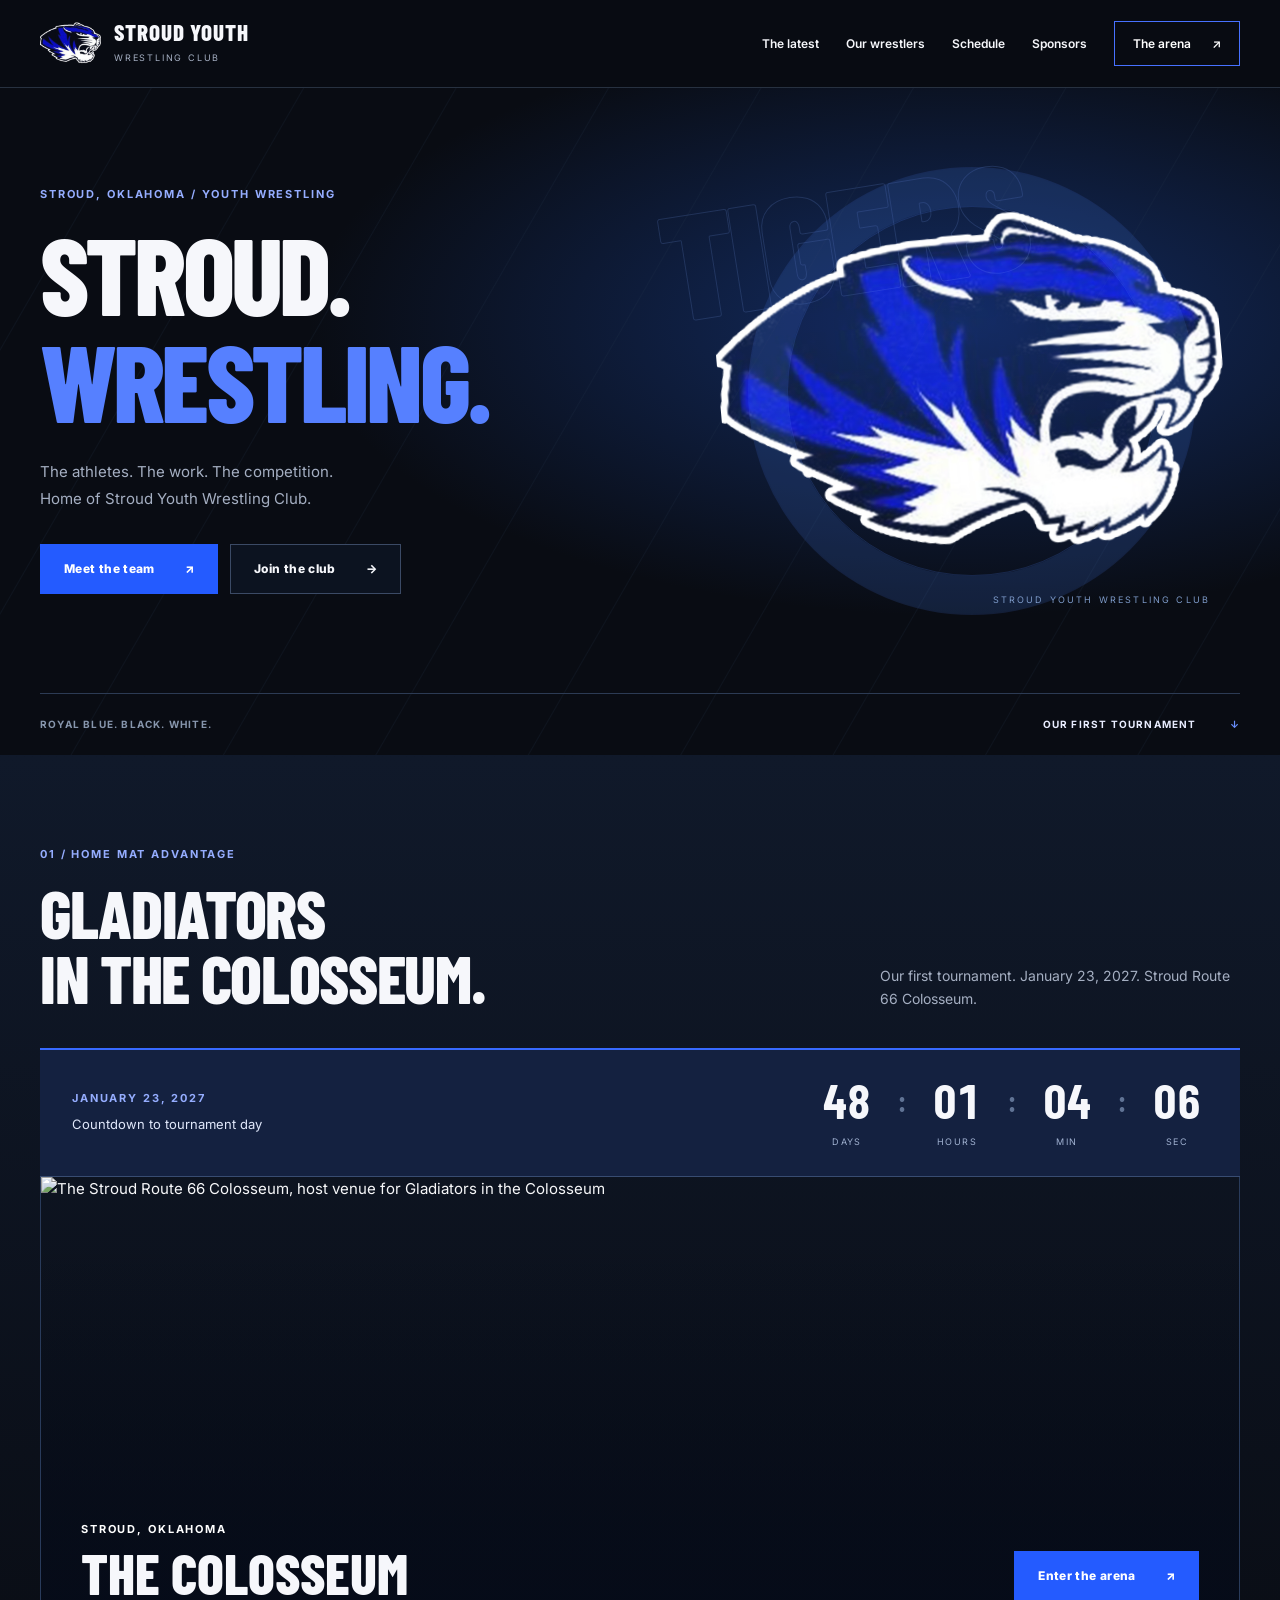
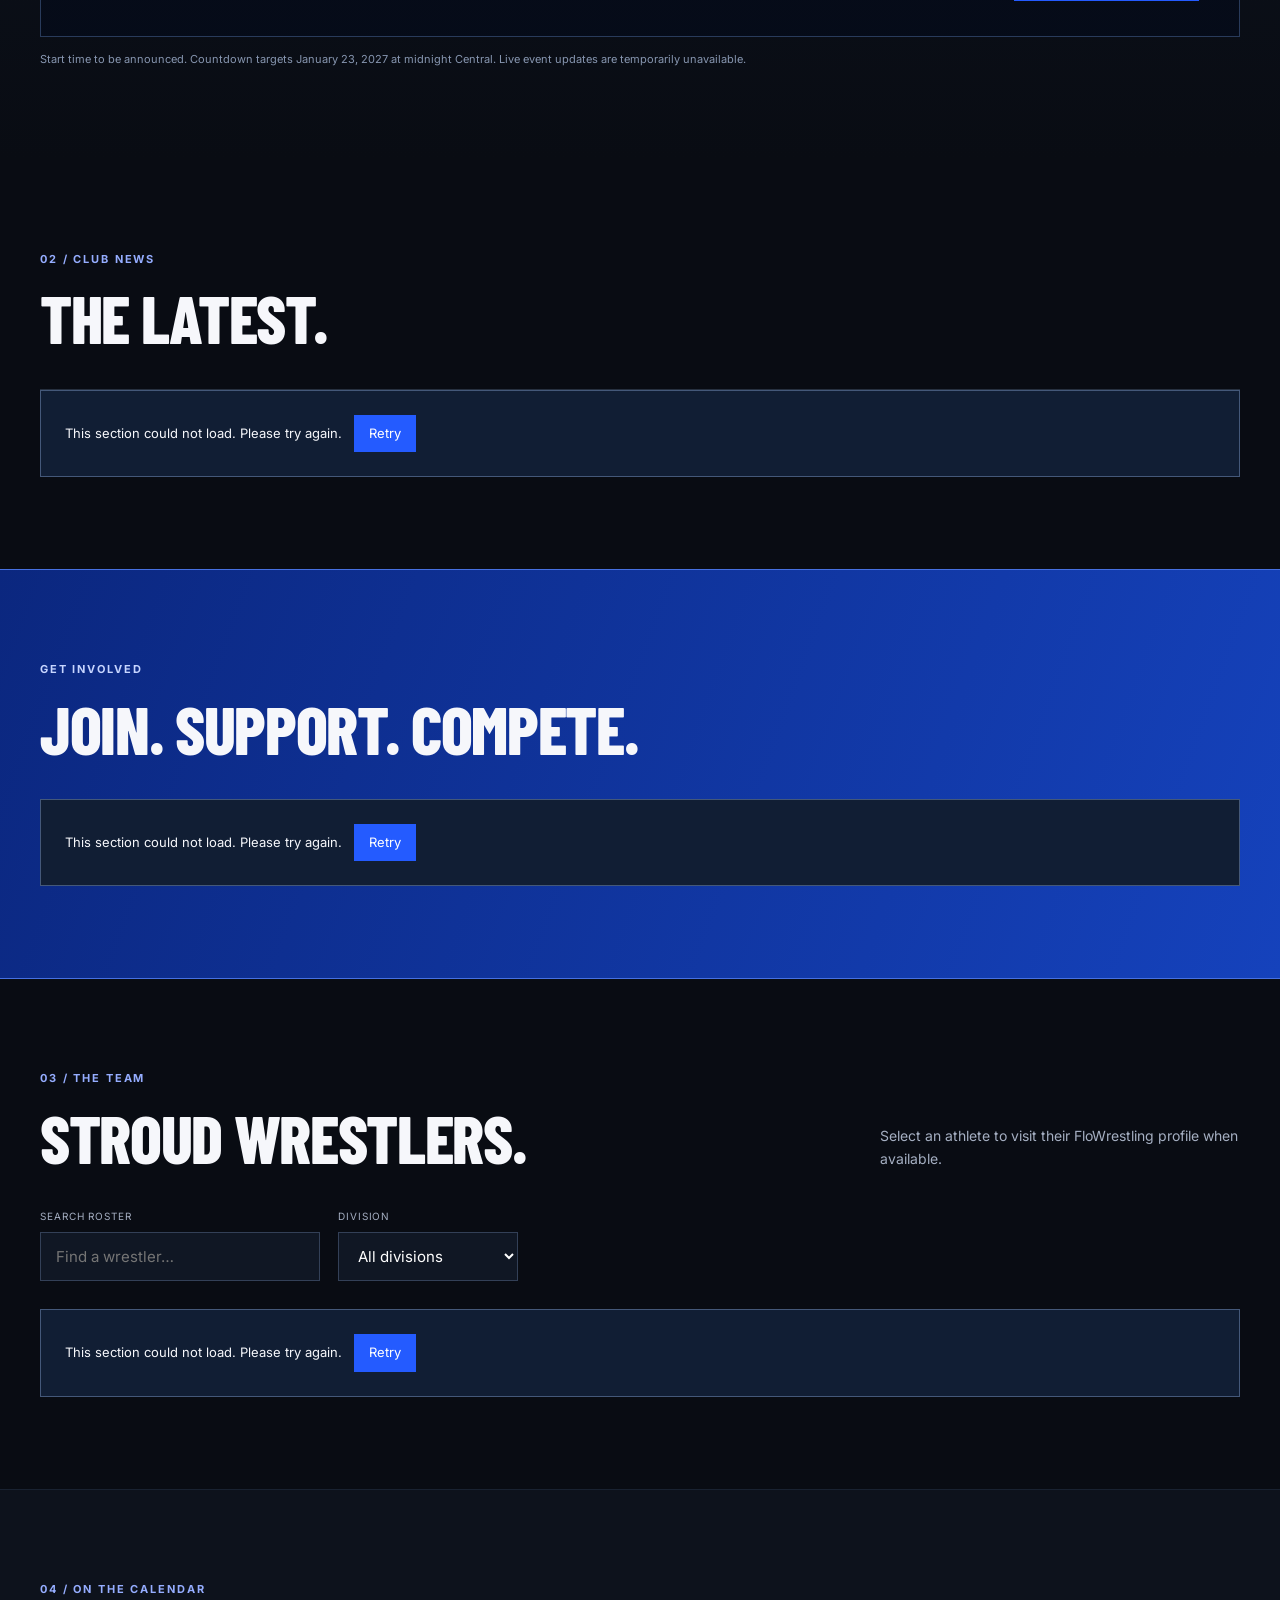
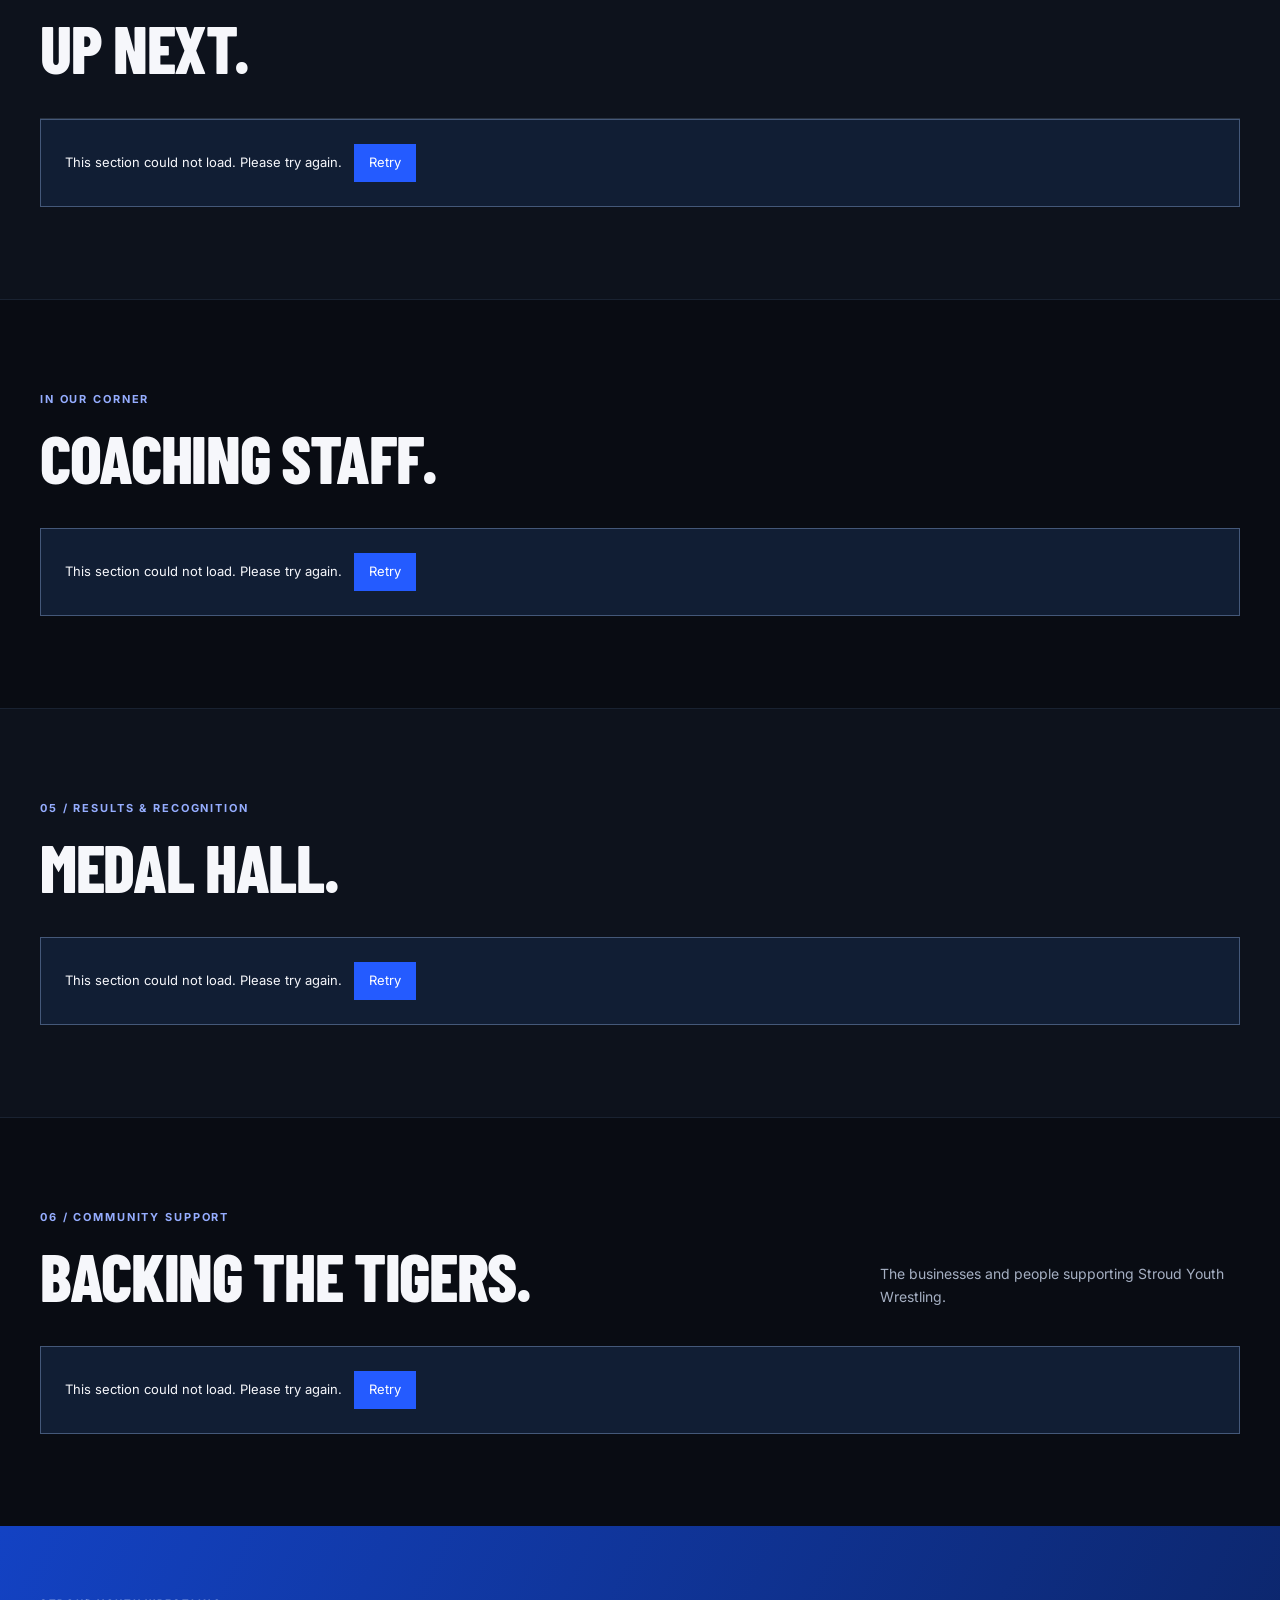
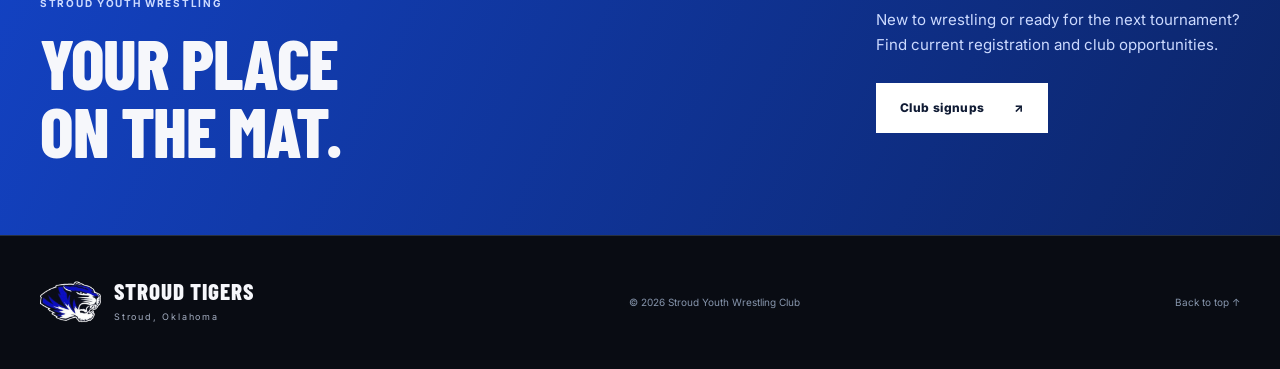
==== commit 2287e728: "Add files via upload" ====
--- a/index.html
+++ b/index.html
@@ -1,174 +1,3 @@
 <!doctype html>
-<html lang="en">
-<head>
-  <meta charset="utf-8">
-  <meta name="viewport" content="width=device-width, initial-scale=1">
-  <meta name="description" content="Official website of Stroud Youth Wrestling Club, home of the Stroud Tigers.">
-  <meta name="theme-color" content="#123fb4">
-  <title>Stroud Youth Wrestling Club | Stroud Tigers</title>
-  <link rel="icon" href="images/tiger-logo.png?v=2" type="image/png">
-  <link rel="preconnect" href="https://fonts.googleapis.com">
-  <link rel="preconnect" href="https://fonts.gstatic.com" crossorigin>
-  <link href="https://fonts.googleapis.com/css2?family=Barlow+Condensed:wght@600;700;800;900&family=Inter:wght@400;500;600;700;800&display=swap" rel="stylesheet">
-  <link rel="stylesheet" href="styles.css">
-</head>
-<body>
-  <a class="skip-link" href="#main">Skip to content</a>
-  <header class="site-header">
-    <div class="container nav-wrap">
-      <a class="brand" href="#top" aria-label="Stroud Youth Wrestling home">
-        <img src="images/tiger-logo.png?v=2" alt="Stroud Tigers logo" width="88" height="72">
-        <span><strong>Stroud Youth</strong><small>Wrestling Club</small></span>
-      </a>
-      <button class="menu-button" type="button" aria-expanded="false" aria-controls="site-nav">Menu</button>
-      <nav id="site-nav" class="site-nav" aria-label="Main navigation">
-        <a href="#top">Home</a>
-        <a href="#announcements">Announcements</a>
-        <a href="#schedule">Schedule</a>
-        <a href="#roster">Roster</a>
-        <a href="#medal-hall">Gallery</a>
-        <a href="#sponsors">Sponsors</a>
-        <a class="nav-cta" href="#contact">Contact</a>
-      </nav>
-    </div>
-  </header>
-
-  <main id="main">
-    <section class="hero" id="top">
-      <div class="hero-grid"></div>
-      <div class="container hero-layout">
-        <div class="hero-copy">
-          <p class="eyebrow" id="hero-eyebrow"></p>
-          <h1 id="hero-headline"></h1>
-          <p class="hero-description" id="hero-description"></p>
-          <div class="hero-actions">
-            <a class="button button-primary" id="hero-primary" href="#signups"></a>
-            <a class="button button-secondary" id="hero-secondary" href="#announcements"></a>
-          </div>
-          <div class="hero-badges" aria-label="Club values">
-            <span>Attitude</span><span>Effort</span><span>Discipline</span>
-          </div>
-        </div>
-        <div class="hero-mark" aria-hidden="true">
-          <div class="hero-mark-ring"><img src="images/tiger-logo.png?v=2" alt=""></div>
-          <div class="tigers-word">TIGERS</div>
-        </div>
-      </div>
-    </section>
-
-    <section class="quick-strip" aria-label="Club highlights">
-      <div class="container quick-grid">
-        <div><strong>All skill levels</strong><span>Beginners are welcome</span></div>
-        <div><strong>Youth focused</strong><span>Technique and character</span></div>
-        <div><strong>Stroud proud</strong><span>Representing our community</span></div>
-      </div>
-    </section>
-
-    <section class="section" id="announcements">
-      <div class="container">
-        <div class="section-heading">
-          <div><p class="eyebrow blue">Club updates</p><h2>Latest announcements</h2></div>
-          <p>Important news, deadlines, schedule changes, and tournament information.</p>
-        </div>
-        <div class="announcement-list" id="announcement-list"></div>
-      </div>
-    </section>
-
-    <section class="section section-blue" id="fundraisers">
-      <div class="container">
-        <div class="section-heading light">
-          <div><p class="eyebrow">Get involved</p><h2>Fundraisers & signups</h2></div>
-          <p>Registration links, club fundraisers, apparel, volunteer opportunities, and event forms.</p>
-        </div>
-        <div class="card-grid" id="fundraiser-list"></div>
-      </div>
-    </section>
-
-    <section class="section" id="schedule">
-      <div class="container">
-        <div class="section-heading">
-          <div><p class="eyebrow blue">Mark your calendar</p><h2>Upcoming schedule</h2></div>
-          <p>Practices, meets, tournaments, weigh-ins, and club events.</p>
-        </div>
-        <div class="schedule-list" id="schedule-list"></div>
-      </div>
-    </section>
-
-    <section class="section about-section" id="about">
-      <div class="container about-layout">
-        <div class="about-copy">
-          <p class="eyebrow blue">Who we are</p>
-          <h2 id="about-heading"></h2>
-          <p id="about-body"></p>
-        </div>
-        <div class="values-grid" id="values-list"></div>
-      </div>
-    </section>
-
-    <section class="section" id="roster">
-      <div class="container">
-        <div class="section-heading">
-          <div><p class="eyebrow blue">Meet the Tigers</p><h2>Team roster</h2></div>
-          <p>Meet the athletes representing Stroud Youth Wrestling.</p>
-        </div>
-        <div class="people-grid" id="roster-grid"></div>
-      </div>
-    </section>
-
-    <section class="section section-blue" id="coaches">
-      <div class="container">
-        <div class="section-heading light">
-          <div><p class="eyebrow">Leadership</p><h2>Coaching staff</h2></div>
-          <p>Meet the coaches helping our Tigers grow in wrestling and character.</p>
-        </div>
-        <div class="people-grid" id="coaches-grid"></div>
-      </div>
-    </section>
-
-    <section class="section gallery-section" id="medal-hall">
-      <div class="container">
-        <div class="section-heading">
-          <div><p class="eyebrow blue">Tiger pride</p><h2>Medal hall</h2></div>
-          <p>Celebrating our wrestlers, tournament finishes, medals, and team achievements.</p>
-        </div>
-        <div class="gallery-grid" id="medal-grid"></div>
-        <div class="empty-gallery" id="empty-medals">
-          <div class="camera-icon" aria-hidden="true">▣</div>
-          <h3>No medal hall entries yet</h3>
-        </div>
-      </div>
-    </section>
-
-    <section class="section sponsors-section" id="sponsors">
-      <div class="container">
-        <div class="section-heading">
-          <div><p class="eyebrow blue">Community partners</p><h2>Our sponsors</h2></div>
-          <p>Thank you to the businesses and organizations supporting Stroud Youth Wrestling.</p>
-        </div>
-        <div class="sponsor-grid" id="sponsor-grid"></div>
-      </div>
-    </section>
-
-    <section class="section contact-section" id="contact">
-      <div class="container contact-card">
-        <div>
-          <p class="eyebrow">Questions?</p>
-          <h2>Connect with Stroud Youth Wrestling</h2>
-          <p>Reach out for registration help, coaching information, sponsorship opportunities, or general club questions.</p>
-        </div>
-        <div class="contact-links" id="contact-links"></div>
-      </div>
-    </section>
-  </main>
-
-  <footer class="site-footer">
-    <div class="container footer-layout">
-      <div class="footer-brand"><img src="images/tiger-logo.png?v=2" alt="Stroud Tigers logo" width="68" height="54"><span id="footer-note"></span></div>
-      <p>© <span id="year"></span> Stroud Youth Wrestling Club. All rights reserved.</p>
-    </div>
-  </footer>
-
-  <script src="config.js"></script>
-  <script src="script.js"></script>
-</body>
-</html>
+<html lang="en"><head><meta charset="utf-8"><meta name="viewport" content="width=device-width,initial-scale=1"><meta name="theme-color" content="#080b12"><meta name="description" content="Stroud Youth Wrestling Club. Team news, athletes, and Gladiators in the Colosseum — January 23, 2027."><title>Stroud Youth Wrestling | Home of the Tigers</title><link rel="icon" href="images/tiger-logo.png"><link rel="stylesheet" href="styles.css?v=3"></head><body data-page="home"><a class="skip-link" href="#main">Skip to content</a><header class="site-header"><div class="container nav-wrap"><a class="brand" href="index.html" aria-label="Stroud Youth Wrestling home"><img src="images/tiger-logo.png" alt="" width="64" height="64"><span><strong>STROUD YOUTH</strong><small>WRESTLING CLUB</small></span></a><button class="menu-button" aria-expanded="false" aria-controls="site-nav">Menu <span>☰</span></button><nav id="site-nav" class="site-nav" aria-label="Main navigation"><a href="index.html#announcements">The latest</a><a href="index.html#roster">Our wrestlers</a><a href="index.html#schedule">Schedule</a><a href="index.html#sponsors">Sponsors</a><a class="nav-cta" href="arena.html">The arena <span>↗</span></a></nav></div></header><main id="main"><section class="hero" id="top"><div class="hero-lines" aria-hidden="true"></div><div class="container hero-layout"><div class="hero-copy"><p class="eyebrow"><span class="blue-rule"></span>STROUD, OKLAHOMA / YOUTH WRESTLING</p><h1>STROUD.<br><span>WRESTLING.</span></h1><p class="hero-description">The athletes. The work. The competition.<br>Home of Stroud Youth Wrestling Club.</p><div class="hero-actions"><a class="button button-primary" href="#roster">Meet the team <span>↗</span></a><a class="button button-secondary" href="#fundraisers">Join the club <span>→</span></a></div></div><div class="hero-mark" aria-hidden="true"><span class="ghost-type">TIGERS</span><div class="mat-ring"></div><img src="images/tiger-logo.png" alt=""><span class="mark-caption">STROUD YOUTH WRESTLING CLUB</span></div></div><div class="container hero-bottom"><span>ROYAL BLUE. BLACK. WHITE.</span><a href="#tournament">OUR FIRST TOURNAMENT <span>↓</span></a></div></section>
+<section class="section tournament-feature" id="tournament"><div class="container"><div class="section-heading"><div><p class="eyebrow">01 / HOME MAT ADVANTAGE</p><h2>GLADIATORS<br>IN THE COLOSSEUM.</h2></div><p>Our first tournament. January 23, 2027.<br>Stroud Route 66 Colosseum.</p></div><div class="countdown-panel"><div><span class="eyebrow">JANUARY 23, 2027</span><p class="countdown-label">Countdown to tournament day</p></div><div class="countdown" aria-label="Countdown to January 23, 2027"><div><strong data-count="days">—</strong><span>Days</span></div><b>:</b><div><strong data-count="hours">—</strong><span>Hours</span></div><b>:</b><div><strong data-count="minutes">—</strong><span>Min</span></div><b>:</b><div><strong data-count="seconds">—</strong><span>Sec</span></div></div></div><a class="venue-card" href="arena.html"><img src="images/colosseum.webp" alt="The Stroud Route 66 Colosseum, host venue for Gladiators in the Colosseum" width="1536" height="1152"><div class="venue-overlay"><span class="eyebrow">STROUD, OKLAHOMA</span><strong>THE COLOSSEUM</strong><span class="button button-primary">Enter the arena <span>↗</span></span></div></a><p class="countdown-note">Start time to be announced. Countdown targets January 23 at midnight Central.</p></div></section><section class="section " id="announcements"><div class="container"><div class="section-heading"><div><p class="eyebrow">02 / CLUB NEWS</p><h2>THE LATEST.</h2></div></div><div id="announcement-list" class="announcement-list" aria-live="polite"><p class="loading">Loading club updates…</p></div></div></section><section class="section section-blue" id="fundraisers"><div class="container"><div class="section-heading"><div><p class="eyebrow">GET INVOLVED</p><h2>JOIN. SUPPORT. COMPETE.</h2></div></div><div id="fundraiser-list" class="card-grid"><p class="loading">Loading signups…</p></div></div></section><section class="section " id="roster"><div class="container"><div class="section-heading"><div><p class="eyebrow">03 / THE TEAM</p><h2>STROUD WRESTLERS.</h2></div><p>Select an athlete to visit their FloWrestling profile when available.</p></div><div class="roster-toolbar"><label class="search-field"><span>Search roster</span><input id="roster-search" type="search" placeholder="Find a wrestler…" autocomplete="off"></label><label class="division-field"><span>Division</span><select id="roster-division"><option value="">All divisions</option></select></label><span id="roster-count" role="status"></span></div><div id="roster-grid" class="people-grid"><p class="loading">Loading the team…</p></div></div></section><section class="section section-quiet" id="schedule"><div class="container"><div class="section-heading"><div><p class="eyebrow">04 / ON THE CALENDAR</p><h2>UP NEXT.</h2></div></div><div id="schedule-list" class="schedule-list"><p class="loading">Loading schedule…</p></div></div></section><section class="section " id="coaches"><div class="container"><div class="section-heading"><div><p class="eyebrow">IN OUR CORNER</p><h2>COACHING STAFF.</h2></div></div><div id="coaches-grid" class="people-grid"><p class="loading">Loading coaches…</p></div></div></section><section class="section section-quiet" id="medal-hall"><div class="container"><div class="section-heading"><div><p class="eyebrow">05 / RESULTS & RECOGNITION</p><h2>MEDAL HALL.</h2></div></div><div id="medal-grid" class="gallery-grid"></div><div class="empty-gallery" id="empty-medals" hidden><span class="empty-mark">★</span><h3>The season’s results belong here.</h3><p>Medals and tournament finishes will be posted as they happen.</p></div></div></section><section class="section " id="sponsors"><div class="container"><div class="section-heading"><div><p class="eyebrow">06 / COMMUNITY SUPPORT</p><h2>BACKING THE TIGERS.</h2></div><p>The businesses and people supporting Stroud Youth Wrestling.</p></div><div id="sponsor-grid" class="sponsor-grid"><p class="loading">Loading sponsors…</p></div></div></section><section class="club-cta"><div class="container"><div><p class="eyebrow">STROUD YOUTH WRESTLING</p><h2>YOUR PLACE<br>ON THE MAT.</h2></div><div><p>New to wrestling or ready for the next tournament?<br>Find current registration and club opportunities.</p><a class="button button-white" href="#fundraisers">Club signups <span>↗</span></a><div id="contact-links"></div></div></div></section></main><footer class="site-footer"><div class="container footer-layout"><a class="brand" href="index.html"><img src="images/tiger-logo.png" width="54" height="54" alt=""><span><strong>STROUD TIGERS</strong><small>Stroud, Oklahoma</small></span></a><p>© <span id="year"></span> Stroud Youth Wrestling Club</p><a href="#main">Back to top ↑</a></div></footer><script src="config.js?v=3"></script><script src="script.js?v=3"></script></body></html>
--- a/styles.css
+++ b/styles.css
@@ -1,34 +1,13 @@
-:root{--blue:#123fb4;--blue-dark:#07286f;--blue-bright:#1e55e6;--ink:#080b12;--muted:#5d6678;--line:#dce3f0;--soft:#f4f7fc;--white:#fff;--shadow:0 20px 50px rgba(7,25,75,.12);--radius:20px;--max:1180px}
-*{box-sizing:border-box}html{scroll-behavior:smooth}body{margin:0;color:var(--ink);font-family:Inter,Arial,sans-serif;background:var(--white);line-height:1.6}img{max-width:100%;display:block}a{color:inherit}.container{width:min(calc(100% - 32px),var(--max));margin-inline:auto}.skip-link{position:absolute;left:-999px;top:10px;background:#fff;color:#000;padding:10px 14px;z-index:1000}.skip-link:focus{left:10px}.site-header{position:sticky;top:0;z-index:50;background:rgba(255,255,255,.94);backdrop-filter:blur(14px);border-bottom:1px solid rgba(10,40,110,.08)}.nav-wrap{min-height:82px;display:flex;align-items:center;justify-content:space-between;gap:24px}.brand{display:flex;align-items:center;gap:12px;text-decoration:none}.brand span{display:flex;flex-direction:column;line-height:1}.brand strong{font-family:"Barlow Condensed",sans-serif;font-size:1.45rem;letter-spacing:.02em;text-transform:uppercase}.brand small{margin-top:5px;font-weight:700;color:var(--blue);letter-spacing:.14em;text-transform:uppercase}.site-nav{display:flex;align-items:center;gap:24px}.site-nav a{text-decoration:none;font-size:.92rem;font-weight:700}.site-nav a:hover{color:var(--blue)}.nav-cta{background:var(--blue);color:#fff!important;padding:10px 16px;border-radius:999px}.menu-button{display:none;border:1px solid var(--line);background:#fff;border-radius:10px;padding:9px 12px;font-weight:800}.hero{position:relative;overflow:hidden;background:linear-gradient(125deg,var(--blue-dark),var(--blue) 58%,#184ed3);color:#fff}.hero:before{content:"";position:absolute;width:500px;height:500px;border-radius:50%;border:100px solid rgba(255,255,255,.04);right:-200px;top:-160px}.hero-grid{position:absolute;inset:0;opacity:.12;background-image:linear-gradient(rgba(255,255,255,.18) 1px,transparent 1px),linear-gradient(90deg,rgba(255,255,255,.18) 1px,transparent 1px);background-size:48px 48px;mask-image:linear-gradient(to right,black,transparent 78%)}.hero-layout{position:relative;min-height:650px;display:grid;grid-template-columns:1.25fr .75fr;align-items:center;gap:50px;padding-block:84px}.eyebrow{margin:0 0 15px;text-transform:uppercase;letter-spacing:.18em;font-size:.78rem;font-weight:900}.eyebrow.blue{color:var(--blue)}h1,h2,h3{font-family:"Barlow Condensed",sans-serif;line-height:.98;margin:0}h1{font-size:clamp(3.6rem,8vw,7rem);text-transform:uppercase;max-width:820px;letter-spacing:-.025em}h2{font-size:clamp(2.5rem,5vw,4rem);text-transform:uppercase}h3{font-size:1.65rem}.hero-description{font-size:1.12rem;max-width:690px;color:rgba(255,255,255,.83);margin:24px 0 30px}.hero-actions{display:flex;flex-wrap:wrap;gap:12px}.button{display:inline-flex;align-items:center;justify-content:center;min-height:50px;padding:0 20px;border-radius:12px;text-decoration:none;font-weight:900;transition:.2s}.button:hover{transform:translateY(-2px)}.button-primary{background:#fff;color:var(--blue-dark);box-shadow:0 12px 30px rgba(0,0,0,.16)}.button-secondary{border:1px solid rgba(255,255,255,.45);background:rgba(255,255,255,.08);color:#fff}.hero-badges{display:flex;gap:12px;flex-wrap:wrap;margin-top:28px}.hero-badges span{font-size:.78rem;text-transform:uppercase;letter-spacing:.1em;font-weight:800;padding:7px 10px;border-left:3px solid #fff;background:rgba(255,255,255,.08)}.hero-mark{display:flex;align-items:center;flex-direction:column}.hero-mark-ring{width:min(340px,74vw);aspect-ratio:1;border-radius:50%;display:grid;place-items:center;background:rgba(255,255,255,.08);border:1px solid rgba(255,255,255,.2);box-shadow:0 0 0 28px rgba(255,255,255,.035)}.hero-mark-ring img{width:76%;filter:drop-shadow(0 30px 34px rgba(0,0,0,.28))}.tigers-word{font-family:"Barlow Condensed",sans-serif;font-size:clamp(3rem,6vw,5.5rem);font-weight:900;letter-spacing:.12em;margin-top:-15px;-webkit-text-stroke:1px rgba(255,255,255,.35);color:transparent}.quick-strip{background:#080b12;color:#fff}.quick-grid{display:grid;grid-template-columns:repeat(3,1fr)}.quick-grid div{padding:22px 28px;border-right:1px solid rgba(255,255,255,.13)}.quick-grid div:last-child{border-right:0}.quick-grid strong,.quick-grid span{display:block}.quick-grid strong{text-transform:uppercase;font-family:"Barlow Condensed";font-size:1.35rem}.quick-grid span{font-size:.86rem;color:#b9c3d6}.section{padding:90px 0}.section-heading{display:flex;align-items:end;justify-content:space-between;gap:30px;margin-bottom:38px}.section-heading>p{max-width:520px;color:var(--muted);margin:0}.announcement-list{display:grid;gap:16px}.announcement{display:grid;grid-template-columns:140px 1fr auto;gap:26px;align-items:center;padding:26px;border:1px solid var(--line);border-radius:var(--radius);background:#fff;box-shadow:0 8px 24px rgba(10,40,110,.05)}.announcement.featured{border-color:rgba(18,63,180,.35);box-shadow:var(--shadow)}.announcement-date{font-family:"Barlow Condensed";font-size:1.25rem;font-weight:800;color:var(--blue);text-transform:uppercase}.announcement p{margin:7px 0 0;color:var(--muted)}.text-link{color:var(--blue);font-weight:900;text-decoration:none;white-space:nowrap}.section-blue{background:linear-gradient(130deg,#082875,#123fb4);color:#fff}.section-heading.light>p{color:rgba(255,255,255,.73)}.card-grid{display:grid;grid-template-columns:repeat(2,1fr);gap:20px}.signup-card{background:#fff;color:var(--ink);border-radius:var(--radius);padding:30px;box-shadow:0 18px 45px rgba(0,0,0,.16)}.signup-card p{color:var(--muted)}.status{display:inline-block;border-radius:999px;background:#eaf0ff;color:var(--blue-dark);font-weight:900;font-size:.72rem;text-transform:uppercase;letter-spacing:.08em;padding:6px 9px;margin-bottom:18px}.signup-card .button{margin-top:8px;background:var(--blue);color:#fff}.signup-card .button.disabled{background:#dfe4ee;color:#6e7789;pointer-events:none}.schedule-list{border:1px solid var(--line);border-radius:var(--radius);overflow:hidden}.schedule-item{display:grid;grid-template-columns:170px 1fr 210px;gap:24px;align-items:center;padding:24px 28px;border-bottom:1px solid var(--line)}.schedule-item:last-child{border-bottom:0}.schedule-date strong,.schedule-date span{display:block}.schedule-date strong{font-family:"Barlow Condensed";font-size:1.5rem;text-transform:uppercase}.schedule-date span,.schedule-location{color:var(--muted)}.schedule-type{display:inline-block;color:var(--blue);font-size:.75rem;font-weight:900;text-transform:uppercase;letter-spacing:.1em}.about-section{background:var(--soft)}.about-layout{display:grid;grid-template-columns:.9fr 1.1fr;gap:70px;align-items:start}.about-copy>p:last-child{color:var(--muted);font-size:1.05rem}.values-grid{display:grid;gap:15px}.value-card{background:#fff;border-radius:16px;padding:24px;border-left:5px solid var(--blue);box-shadow:0 10px 30px rgba(10,40,110,.06)}.value-card p{color:var(--muted);margin-bottom:0}.gallery-grid{display:grid;grid-template-columns:repeat(3,1fr);gap:14px}.gallery-item{position:relative;aspect-ratio:4/3;border-radius:16px;overflow:hidden;background:#e9eef8}.gallery-item img{width:100%;height:100%;object-fit:cover;transition:.3s}.gallery-item:hover img{transform:scale(1.04)}.gallery-caption{position:absolute;left:0;right:0;bottom:0;padding:28px 16px 14px;color:#fff;font-weight:800;background:linear-gradient(transparent,rgba(0,0,0,.75))}.empty-gallery{text-align:center;border:2px dashed #cad4e6;border-radius:var(--radius);padding:55px 20px;background:var(--soft)}.empty-gallery code{background:#e6ebf4;padding:2px 6px;border-radius:5px}.camera-icon{font-size:2.2rem;color:var(--blue);margin-bottom:14px}.contact-section{padding-top:35px}.contact-card{background:#080b12;color:#fff;border-radius:28px;padding:48px;display:grid;grid-template-columns:1.2fr .8fr;gap:40px;align-items:center}.contact-card p{color:#c8d0df}.contact-links{display:grid;gap:12px}.contact-links a,.contact-empty{display:flex;justify-content:center;text-decoration:none;padding:14px 18px;border-radius:12px;background:#fff;color:#080b12;font-weight:900}.contact-empty{background:#171c26;color:#c7cfdd;text-align:center}.site-footer{padding:30px 0;border-top:1px solid var(--line)}.footer-layout{display:flex;justify-content:space-between;align-items:center;gap:25px}.footer-brand{display:flex;align-items:center;gap:12px;font-weight:800}.site-footer p{font-size:.82rem;color:var(--muted)}
-@media(max-width:860px){.menu-button{display:block}.site-nav{display:none;position:absolute;top:76px;left:16px;right:16px;background:#fff;border:1px solid var(--line);border-radius:16px;box-shadow:var(--shadow);padding:18px;flex-direction:column;align-items:stretch}.site-nav.open{display:flex}.site-nav a{padding:8px}.hero-layout{grid-template-columns:1fr;text-align:center}.hero-copy{display:flex;align-items:center;flex-direction:column}.hero-mark{display:none}.quick-grid{grid-template-columns:1fr}.quick-grid div{border-right:0;border-bottom:1px solid rgba(255,255,255,.13)}.section-heading{align-items:start;flex-direction:column}.card-grid,.about-layout,.contact-card{grid-template-columns:1fr}.announcement{grid-template-columns:1fr}.schedule-item{grid-template-columns:1fr}.gallery-grid{grid-template-columns:repeat(2,1fr)}.footer-layout{align-items:flex-start;flex-direction:column}}@media(max-width:540px){.brand img{width:52px}.brand strong{font-size:1.2rem}.hero-layout{min-height:auto;padding-block:70px}.section{padding:65px 0}.gallery-grid{grid-template-columns:1fr}.contact-card{padding:32px 24px}.announcement,.signup-card{padding:22px}.footer-brand{align-items:flex-start}}
-
-.people-grid { display:grid; grid-template-columns:repeat(3,minmax(0,1fr)); gap:1.25rem; }
-.person-card { background:#fff; border:1px solid #dce3f3; border-radius:18px; overflow:hidden; box-shadow:0 12px 30px rgba(9,25,63,.08); }
-.person-card img,.person-placeholder { width:100%; aspect-ratio:4/3; object-fit:cover; }
-.person-placeholder,.medal-placeholder { display:grid; place-items:center; background:linear-gradient(135deg,#123fb4,#071b4e); color:#fff; font:900 4rem/1 "Barlow Condensed",sans-serif; }
-.person-card>div:last-child { padding:1.15rem; }
-.person-card h3 { margin:0 0 .3rem; }
-.person-card p { margin:.35rem 0 0; }
-.person-detail { font-weight:800; color:#123fb4; text-transform:uppercase; letter-spacing:.04em; font-size:.83rem; }
-.person-card-dark { background:#071b4e; border-color:rgba(255,255,255,.18); color:#fff; }
-.person-card-dark .person-detail { color:#bcd0ff; }
-.gallery-caption { display:flex; flex-direction:column; gap:.2rem; }
-.gallery-caption span { font-size:.88rem; opacity:.78; }
-.medal-placeholder { aspect-ratio:4/3; }
-.sponsor-grid { display:grid; grid-template-columns:repeat(4,minmax(0,1fr)); gap:1rem; }
-.sponsor-card { min-height:150px; display:flex; flex-direction:column; align-items:center; justify-content:center; gap:.85rem; padding:1.25rem; background:#fff; border:1px solid #dce3f3; border-radius:16px; color:#101828; text-align:center; text-decoration:none; box-shadow:0 8px 24px rgba(9,25,63,.06); }
-.sponsor-card img { max-width:170px; max-height:85px; object-fit:contain; }
-.sheet-warning { grid-column:1/-1; padding:1rem 1.2rem; margin-bottom:1rem; border-left:5px solid #f6c445; background:#fff7d6; color:#3f3210; border-radius:8px; }
-.light-empty { color:#fff; }
-@media (max-width:900px) { .people-grid,.sponsor-grid { grid-template-columns:repeat(2,minmax(0,1fr)); } }
-@media (max-width:600px) { .people-grid,.sponsor-grid { grid-template-columns:1fr; } }
-
-.flo-profile-link{display:inline-flex;align-items:center;margin-top:10px;color:var(--blue);font-weight:900;text-decoration:none}.flo-profile-link:hover{text-decoration:underline}.person-card-dark .flo-profile-link{color:#fff}
-
-/* Stroud Tigers logo */
-.brand>img{width:88px;height:72px;object-fit:contain;flex:0 0 auto}.hero-mark-ring img{width:86%;height:86%;object-fit:contain}.footer-brand img{width:68px;height:54px;object-fit:contain}@media(max-width:760px){.brand>img{width:82px;height:68px}.brand{gap:10px}.brand strong{font-size:1.32rem}.brand small{font-size:.8rem}.nav-wrap{min-height:92px}}
-
-/* Stroud Tigers hero watermark */
-.hero-copy{position:relative;z-index:2}
-.hero-copy::before{content:"";position:absolute;z-index:-1;width:min(560px,82vw);aspect-ratio:1;left:48%;top:48%;transform:translate(-50%,-50%);background:url("images/tiger-logo.png?v=2") center/contain no-repeat;opacity:.075;filter:grayscale(1) brightness(3);pointer-events:none}
-@media (max-width:760px){.hero-copy::before{width:110vw;left:54%;top:44%;opacity:.06}.hero-mark{display:none}}
+@font-face{font-family:'Barlow Condensed';font-style:normal;font-weight:700;font-display:swap;src:url('barlow-condensed-700.ttf') format('truetype')}
+@font-face{font-family:'Barlow Condensed';font-style:normal;font-weight:800;font-display:swap;src:url('barlow-condensed-800.ttf') format('truetype')}
+@font-face{font-family:'Barlow Condensed';font-style:normal;font-weight:900;font-display:swap;src:url('barlow-condensed-900.ttf') format('truetype')}
+@font-face{font-family:'Inter';font-style:normal;font-weight:400;font-display:swap;src:url('inter-400.ttf') format('truetype')}
+@font-face{font-family:'Inter';font-style:normal;font-weight:600;font-display:swap;src:url('inter-600.ttf') format('truetype')}
+@font-face{font-family:'Inter';font-style:normal;font-weight:700;font-display:swap;src:url('inter-700.ttf') format('truetype')}
+@font-face{font-family:'Inter';font-style:normal;font-weight:800;font-display:swap;src:url('inter-800.ttf') format('truetype')}
+:root{--bg:#090c13;--panel:#111722;--line:#273140;--blue:#245bff;--royal:#1642bc;--muted:#a5afc2;--white:#f6f7fb;--heading:'Barlow Condensed','Arial Narrow',Impact,sans-serif;--body:'Inter',Arial,sans-serif;color-scheme:dark}*{box-sizing:border-box}html{scroll-behavior:smooth;scroll-padding-top:100px}body{margin:0;background:var(--bg);color:var(--white);font:15px/1.65 var(--body)}a{color:inherit;text-decoration:none}button,input,select{font:inherit}button,a,input,select{-webkit-tap-highlight-color:transparent}button,a{touch-action:manipulation}img{max-width:100%;display:block}button{cursor:pointer}h1,h2,h3,p{margin:0}h1,h2,h3{font-family:var(--heading);line-height:.98;font-weight:800}h1{font-size:clamp(70px,8.5vw,128px);letter-spacing:-.035em}h2{font-size:clamp(42px,5.2vw,72px);letter-spacing:-.02em}h3{font-size:29px;line-height:1.1}p{color:var(--muted)}[hidden]{display:none!important}.container{width:min(1240px,calc(100% - 80px));margin:auto}.eyebrow{font:700 11px/1.4 var(--body);letter-spacing:.17em;color:#95adff;text-transform:uppercase;margin-bottom:18px}.section{padding:92px 0}.section-heading{display:flex;align-items:end;justify-content:space-between;gap:36px;margin-bottom:38px}.section-heading>p{max-width:360px;font-size:14px}.section-quiet{background:#0d121c;border-block:1px solid #192231}.section-blue{background:linear-gradient(110deg,#0b277f,#1542bc);border-block:1px solid #4670e1}.section-blue .eyebrow,.section-blue p{color:#c7d5ff}.site-header{height:88px;position:sticky;top:0;z-index:30;background:#090c13f5;border-bottom:1px solid var(--line);backdrop-filter:blur(16px)}.nav-wrap{height:100%;display:flex;justify-content:space-between;align-items:center;gap:20px}.brand{display:flex;align-items:center;gap:13px;flex-shrink:0}.brand img{object-fit:contain;width:61px;height:61px}.brand strong{display:block;font:800 23px/1 var(--heading);letter-spacing:.04em}.brand small{display:block;font-size:9px;letter-spacing:.2em;color:var(--muted);margin-top:7px}.site-nav{display:flex;align-items:center;gap:27px;font-size:12px;font-weight:600}.site-nav a:hover{color:#96afff}.site-nav .nav-cta{border:1px solid #4771ff;padding:12px 18px;color:white}.nav-cta span{margin-left:18px}.menu-button{display:none;color:white;background:none;border:1px solid var(--line);padding:10px 15px}.skip-link{position:fixed;top:-100px;left:10px;z-index:100;background:white;color:black;padding:12px}.skip-link:focus{top:10px}:focus-visible{outline:3px solid #a3baff;outline-offset:5px}.hero{overflow:hidden;position:relative;background:radial-gradient(ellipse at 75% 35%,#132c62 0,transparent 48%),#090c13}.hero-lines{position:absolute;inset:0;background:repeating-linear-gradient(120deg,transparent 0,transparent 130px,#24364d33 131px,transparent 132px);pointer-events:none}.hero-layout{display:grid;grid-template-columns:1.2fr 1fr;align-items:center;min-height:605px;gap:20px;position:relative}.hero-copy{padding:65px 0}.hero-copy h1 span{color:#5680ff}.hero-description{margin:25px 0 32px;font-size:15px;line-height:1.8}.hero-actions{display:flex;gap:12px;flex-wrap:wrap}.button{display:inline-flex;align-items:center;justify-content:space-between;gap:30px;min-height:50px;padding:14px 23px;font-size:12px;font-weight:800;letter-spacing:.03em;border:1px solid #3b4a65;transition:background .2s,transform .2s}.button:hover{transform:translateY(-2px);background:#24375a}.button-primary{background:var(--blue);border-color:var(--blue);color:white}.button-primary:hover{background:#4473ff}.button-secondary{background:#0c1320}.button-white{background:white;color:#101b34;border-color:white}.button-white:hover{background:#dce5ff}.hero-mark{height:440px;position:relative;display:flex;align-items:center;justify-content:center}.hero-mark img{width:94%;position:relative;filter:drop-shadow(0 24px 25px #0008);transform:rotate(-5deg);z-index:2}.ghost-type{position:absolute;top:-25px;left:-45px;font:900 150px var(--heading);color:transparent;-webkit-text-stroke:1px #5c7dbe40;letter-spacing:-.03em;transform:rotate(-9deg)}.mat-ring{position:absolute;width:370px;height:370px;border:1px solid #416cd040;border-radius:50%;box-shadow:0 0 0 38px #305da408,0 0 0 39px #416cd030}.mark-caption{position:absolute;bottom:3px;right:30px;font-size:9px;letter-spacing:.24em;color:#7d9ac8}.hero-bottom{display:flex;justify-content:space-between;border-top:1px solid #2c3b54;padding:22px 0;position:relative;font-size:10px;letter-spacing:.12em;font-weight:700;color:#8796ad}.hero-bottom a{color:#e9edff}.hero-bottom a span{margin-left:30px;color:#698fff}.tournament-feature{background:linear-gradient(180deg,#10192a,#090c13)}.countdown-panel{display:flex;align-items:center;justify-content:space-between;gap:24px;padding:26px 32px;background:#142140;border-top:2px solid #386aff;border-bottom:1px solid #384c72}.countdown-panel .eyebrow{margin-bottom:7px;display:block}.countdown-label{color:#e1e8fb;font-size:13px}.countdown{display:flex;align-items:start;gap:20px}.countdown>div{text-align:center;min-width:62px}.countdown strong{font:700 48px/1 var(--heading);font-variant-numeric:tabular-nums}.countdown span{display:block;font-size:9px;text-transform:uppercase;letter-spacing:.16em;color:#a0b1d0;margin-top:8px}.countdown b{font:500 29px var(--heading);color:#607395;padding-top:6px}.countdown-note{font-size:11px;margin-top:13px;color:#8796b0}.venue-card{position:relative;display:block;overflow:hidden;border:1px solid #293b5b;border-top:0;height:460px}.venue-card>img{width:100%;height:100%;object-fit:cover;object-position:center 53%;transition:transform .7s;filter:saturate(.55)}.venue-card:hover>img{transform:scale(1.025)}.venue-card:after{content:'';position:absolute;inset:0;background:linear-gradient(0deg,#050b19ed,transparent 85%)}.venue-overlay{position:absolute;bottom:35px;left:40px;right:40px;z-index:2;display:grid;grid-template-columns:1fr auto;align-items:end}.venue-overlay .eyebrow{grid-column:1/-1;margin-bottom:8px;color:white}.venue-overlay strong{font:800 56px/1 var(--heading)}.announcement-list,.schedule-list{border-top:1px solid var(--line)}.announcement{padding:30px 0;display:grid;grid-template-columns:140px 1fr auto;gap:30px;border-bottom:1px solid var(--line);align-items:start}.announcement.featured{border-left:3px solid var(--blue);padding-left:20px}.announcement-date{font-size:11px;color:#99a9c6;padding-top:6px;text-transform:uppercase}.announcement h3{font-size:28px;margin-bottom:10px}.announcement p{max-width:700px;white-space:pre-line;font-size:14px}.text-link{color:#a8beff;font-size:12px;font-weight:700;display:inline-block;margin-top:10px}.text-link:hover{text-decoration:underline}.card-grid{display:grid;grid-template-columns:repeat(3,1fr);gap:20px}.signup-card{background:#071a4a80;border:1px solid #7797ff66;padding:28px;display:flex;flex-direction:column;align-items:start}.signup-card h3{font-size:33px;margin:16px 0 10px}.signup-card p{margin-bottom:25px;white-space:pre-line}.signup-card .button{margin-top:auto;background:white;color:#13378b}.status{font-size:9px;text-transform:uppercase;letter-spacing:.13em;border:1px solid #9fb7ff70;padding:4px 9px;color:#cfdaff}.disabled{opacity:.5;pointer-events:none}.roster-toolbar{display:flex;align-items:end;gap:18px;margin-bottom:28px}.roster-toolbar label>span{display:block;font-size:10px;text-transform:uppercase;letter-spacing:.09em;margin-bottom:8px;color:var(--muted)}input,select{background:#101724;color:white;border:1px solid #334057;border-radius:0;padding:13px 15px;max-width:100%;height:49px}input{width:280px}select{min-width:180px}#roster-count{font-size:12px;color:#889ab8;margin-left:auto;padding-bottom:12px}.people-grid{display:grid;grid-template-columns:repeat(4,1fr);gap:22px}.person-card{position:relative;background:#111925;border:1px solid #2a364b;display:flex;flex-direction:column;min-width:0;transition:border-color .2s,transform .2s}.person-card[data-linked]:hover{border-color:#6388ff;transform:translateY(-4px)}.person-card>img{width:100%;height:260px;object-fit:cover;background:#162647}.person-placeholder{height:250px;display:flex;align-items:center;justify-content:center;background:repeating-linear-gradient(125deg,transparent 0,transparent 50px,#ffffff04 51px,#ffffff04 52px),radial-gradient(circle,#1d3b75,#101c33);position:relative}.person-placeholder img{width:72%;opacity:.65;max-height:180px;object-fit:contain}.person-placeholder:after{content:'STROUD';position:absolute;bottom:13px;font:800 20px var(--heading);letter-spacing:.28em;color:#6884b3}.person-body{padding:22px;flex:1}.person-body h3{font-size:30px;margin-bottom:8px}.person-body p{font-size:12px}.person-detail{text-transform:uppercase;letter-spacing:.05em;color:#9cb6ff!important;margin-bottom:12px}.flo-profile-link{display:block;margin-top:20px;padding-top:15px;border-top:1px solid #34405a;font-size:10px;text-transform:uppercase;letter-spacing:.06em;color:#a2baff;font-weight:700}.profile-pending{display:block;color:#71819c;margin-top:16px;font-size:10px}.schedule-item{display:grid;grid-template-columns:230px 1fr 260px;align-items:center;padding:25px 0;gap:30px;border-bottom:1px solid var(--line)}.schedule-date strong{display:block;font:700 25px var(--heading)}.schedule-date span{font-size:11px;color:#97a8c3}.schedule-type{font-size:9px;letter-spacing:.1em;text-transform:uppercase;color:#8eacff}.schedule-item h3{margin-top:6px}.schedule-location{color:#a6b2c7;font-size:12px}.gallery-grid{display:grid;grid-template-columns:repeat(3,1fr);gap:20px}.gallery-item{margin:0;border:1px solid #2a364b;background:#111925}.gallery-item img{width:100%;height:260px;object-fit:cover}.gallery-caption{display:block;padding:22px}.gallery-caption strong{display:block;font:700 27px var(--heading)}.gallery-caption span{display:block;font-size:11px;color:var(--muted);margin-top:10px}.medal-placeholder{height:170px;display:grid;place-items:center;font-size:60px;color:#7599ff;background:#132447}.empty-gallery,.empty-state{grid-column:1/-1;text-align:center;border:1px solid #2c3b55;background:linear-gradient(120deg,#14213a,#101722);padding:45px 30px}.empty-mark{display:block;font:700 45px var(--heading);color:#507dff;margin-bottom:16px}.empty-state h3,.empty-gallery h3{margin-bottom:12px;font-size:32px}.empty-state p{font-size:13px;max-width:570px;margin:auto}.sponsor-grid{display:grid;grid-template-columns:repeat(4,1fr);gap:18px}.sponsor-card{min-height:160px;padding:25px;background:#f3f5fa;color:#18233a;display:flex;flex-direction:column;justify-content:center;align-items:center;text-align:center;border:1px solid #b3c0da;gap:15px}.sponsor-card img{height:90px;max-width:100%;object-fit:contain}.sponsor-card strong{font:700 25px var(--heading)}.sponsor-card small{font-size:10px;text-transform:uppercase;letter-spacing:.1em;color:#36549c}.club-cta{padding:70px 0;background:linear-gradient(115deg,#1342c3,#0c2568)}.club-cta>.container{display:flex;justify-content:space-between;align-items:center;gap:35px}.club-cta h2{font-size:70px}.club-cta p{color:#ccdaff;margin-bottom:25px}.club-cta .eyebrow{font-size:10px;margin-bottom:18px}#contact-links{display:flex;gap:20px;font-size:12px;margin-top:20px}.site-footer{border-top:1px solid var(--line);padding:36px 0}.footer-layout{display:flex;align-items:center;justify-content:space-between;gap:25px}.site-footer p,.site-footer>a,.footer-layout>a:last-child{font-size:10px;color:#8796ad}.arena-hero{position:relative;overflow:hidden;padding:30px 0 65px;background:#0b1428}.arena-backdrop{position:absolute;inset:0;width:100%;height:100%;object-fit:cover;object-position:center 55%;filter:grayscale(.5);opacity:.32}.arena-hero:after{content:'';position:absolute;inset:0;background:linear-gradient(90deg,#080f20f5,#0a17347a),linear-gradient(0deg,#0b1428,transparent 60%)}.arena-hero .container{position:relative;z-index:1}.back-link{display:block;font-size:11px;color:#bbcae5;margin-bottom:50px}.arena-hero h1{font-size:clamp(80px,9vw,126px)}.arena-hero h1 span{font-size:.48em;line-height:1.1;color:#8aa8ff;display:inline-block}.event-meta{display:flex;gap:35px;margin-top:35px;font-size:12px;font-weight:600;color:#d0dcf4}.event-meta span:first-child{color:#8cabff}.arena-count{margin-top:0;padding-top:18px;padding-bottom:25px}.arena-nav{position:sticky;top:88px;z-index:20;border-block:1px solid #2c3c59;background:#10192cf7;backdrop-filter:blur(16px)}.arena-nav>.container{display:flex;gap:35px;overflow-x:auto}.arena-nav a{padding:19px 0;font-size:11px;font-weight:700;white-space:nowrap}.arena-nav a:hover{color:#8dabff}.arena-hero .button{margin-top:24px}.division-list{display:grid;gap:15px}.division-card{padding:26px;display:grid;grid-template-columns:210px 1fr;gap:25px;background:#121b2b;border:1px solid #304364;border-left:3px solid #356bff}.division-card h3{font-size:37px}.division-card p{font-size:12px;margin-top:8px}.weight-tags{display:flex;gap:8px;flex-wrap:wrap}.weight-tags span{padding:7px 13px;border:1px solid #435679;background:#1b2c4c;font-size:13px}.event-info-grid{display:grid;grid-template-columns:repeat(3,1fr);gap:20px}.info-card{border:1px solid #2b3b53;background:#121b29;padding:28px}.info-card h3{font-size:31px;margin-bottom:16px}.info-card p{font-size:13px;white-space:pre-line}.arena-closing{display:flex;align-items:center;gap:24px;padding-block:50px}.arena-closing p{font:700 26px/1.4 var(--heading);color:white}.arena-closing p span{font:500 9px var(--body);letter-spacing:.1em;color:#92a4c4}.arena-closing .button{margin-left:auto}body[data-page=arena]{scroll-padding-top:170px}body[data-page=arena] .section{scroll-margin-top:70px}.load-error{grid-column:1/-1;padding:24px;border:1px solid #445879;background:#111e34;font-size:13px}.load-error button{margin-left:12px;background:var(--blue);border:0;color:white;padding:8px 15px}.loading{font-size:13px;padding:20px 0}.image-failed{display:none!important}.schedule-past{opacity:.6}
+@media(min-width:1500px){.hero-layout{min-height:650px}}@media(max-width:1050px){.container{width:calc(100% - 48px)}.site-nav{gap:16px;font-size:11px}.brand strong{font-size:20px}.brand img{width:50px;height:50px}.hero-layout{min-height:530px}.hero-mark{height:360px}.mat-ring{width:290px;height:290px}.ghost-type{font-size:120px;left:0}.people-grid{grid-template-columns:repeat(3,1fr)}.card-grid{grid-template-columns:repeat(2,1fr)}.announcement{grid-template-columns:110px 1fr}.announcement>.text-link{grid-column:2}.schedule-item{grid-template-columns:180px 1fr 180px}.event-info-grid{gap:12px}.info-card{padding:22px}}@media(max-width:780px){.site-header{height:76px}.menu-button{display:block}.site-nav{display:none;position:absolute;top:75px;left:0;right:0;background:#0d1524;border-bottom:1px solid #3b5075;padding:20px 24px;font-size:14px}.site-nav.open{display:flex;flex-direction:column;align-items:stretch;gap:0}.site-nav a{padding:13px}.hero-layout{grid-template-columns:1fr 0.75fr;min-height:440px}.hero-copy{padding:50px 0}.hero h1{font-size:73px}.hero-copy .eyebrow{font-size:9px;max-width:220px}.hero-mark{height:310px}.hero-mark img{width:110%;max-width:none}.ghost-type{font-size:90px;left:-20px;top:5px}.mat-ring{width:230px;height:230px}.mark-caption{font-size:7px;right:0;bottom:10px}.section{padding:65px 0}.section-heading{align-items:start;gap:24px;flex-direction:column}.section-heading>p{max-width:480px}.countdown-panel{padding:23px;gap:18px}.countdown{gap:12px}.countdown>div{min-width:45px}.countdown strong{font-size:40px}.countdown-panel .eyebrow{font-size:9px}.countdown-label{font-size:11px}.venue-card{height:380px}.venue-overlay{left:26px;right:26px;bottom:28px}.venue-overlay strong{font-size:42px}.people-grid{grid-template-columns:repeat(2,1fr)}.sponsor-grid{grid-template-columns:repeat(3,1fr)}.schedule-item{grid-template-columns:150px 1fr;gap:15px}.schedule-location{grid-column:2}.gallery-grid{grid-template-columns:repeat(2,1fr)}.club-cta>.container{align-items:start}.club-cta h2{font-size:52px}.footer-layout{flex-wrap:wrap}.event-info-grid{grid-template-columns:1fr}.arena-nav{top:76px}.arena-nav>.container{gap:24px}.arena-hero h1{font-size:90px}.arena-closing{flex-wrap:wrap}.arena-closing .button{margin-left:0}.roster-toolbar{flex-wrap:wrap}.search-field{flex:1}.search-field input{width:100%}.division-field select{min-width:150px}#roster-count{width:100%;margin:0;padding:0}.division-card{grid-template-columns:150px 1fr}}
+@media(max-width:540px){.container{width:calc(100% - 36px)}.hero-layout{display:flex;flex-direction:column;align-items:stretch;gap:0}.hero-copy{padding:43px 0 0;position:relative;z-index:3}.hero h1{font-size:clamp(65px,17vw,90px)}.hero-copy .eyebrow{max-width:none;font-size:8px}.hero-description{font-size:13px;margin:21px 0 25px}.hero-actions{gap:10px}.button{padding:13px 17px;gap:20px;font-size:11px}.hero-mark{height:250px;margin:6px 0 5px}.hero-mark img{height:235px;width:auto;max-width:95%}.mat-ring{width:205px;height:205px;box-shadow:0 0 0 22px #305da408,0 0 0 23px #416cd030}.ghost-type{font-size:99px;top:2px;left:50%;transform:translateX(-50%) rotate(-8deg)}.mark-caption{bottom:2px;right:50%;transform:translateX(50%);white-space:nowrap;font-size:7px}.hero-bottom{padding:16px 0;font-size:8px;gap:15px}.hero-bottom a span{margin-left:5px}.section{padding:54px 0}.section-heading{margin-bottom:27px}.section-heading .eyebrow{font-size:9px;margin-bottom:13px}h2{font-size:45px}.countdown-panel{flex-direction:column;align-items:stretch;text-align:center;padding:20px 14px}.countdown-panel .eyebrow{font-size:10px}.countdown{justify-content:space-between;gap:8px}.countdown strong{font-size:46px}.countdown>div{min-width:40px}.countdown b{font-size:25px}.countdown span{font-size:8px}.venue-card{height:315px}.venue-card>img{object-position:49% center}.venue-overlay{display:flex;flex-direction:column;align-items:start;left:21px;bottom:23px}.venue-overlay .eyebrow{font-size:9px}.venue-overlay strong{font-size:37px;margin-bottom:17px}.countdown-note{font-size:10px;line-height:1.6}.announcement{grid-template-columns:1fr;gap:11px;padding:24px 0}.announcement.featured{padding-left:15px}.announcement>.text-link{grid-column:auto}.announcement-date{font-size:10px}.announcement h3{font-size:28px}.announcement p{font-size:13px}.card-grid{grid-template-columns:1fr}.signup-card{padding:24px}.people-grid{gap:12px}.person-card>img{height:190px}.person-placeholder{height:185px}.person-placeholder:after{font-size:15px}.person-body{padding:17px 13px}.person-body h3{font-size:26px}.person-body p{font-size:11px}.person-detail{font-size:9px!important}.flo-profile-link{font-size:8px;line-height:1.6}.profile-pending{font-size:9px}.roster-toolbar{gap:12px}.search-field{flex-basis:100%}.division-field{width:100%}.division-field select{width:100%}.schedule-item{grid-template-columns:100px 1fr;gap:18px}.schedule-date strong{font-size:22px}.schedule-date span{font-size:10px}.schedule-item h3{font-size:25px}.schedule-location{font-size:11px}.sponsor-grid{grid-template-columns:repeat(2,1fr);gap:12px}.sponsor-card{min-height:135px;padding:18px}.gallery-grid{grid-template-columns:1fr}.club-cta>.container{display:block}.club-cta h2{font-size:60px;margin-bottom:25px}.club-cta p{font-size:13px}.site-footer{padding:27px 0}.footer-layout{gap:20px}.site-footer .brand{width:100%}.arena-hero{padding-bottom:40px}.back-link{margin-bottom:38px}.arena-hero h1{font-size:clamp(64px,16vw,88px)}.arena-hero .eyebrow{font-size:8px}.event-meta{flex-direction:column;gap:5px;margin-top:24px;font-size:11px}.arena-count{padding-top:0}.arena-nav>.container{width:100%;padding-inline:18px;gap:24px}.arena-nav a{font-size:10px}.division-card{grid-template-columns:1fr;gap:18px;padding:23px}.empty-state,.empty-gallery{padding:32px 20px}.empty-state h3,.empty-gallery h3{font-size:28px}.arena-closing{gap:15px}.arena-closing img{width:60px;height:60px}.arena-closing p{font-size:20px}.arena-closing p span{font-size:7px}}
+@media(prefers-reduced-motion:reduce){html{scroll-behavior:auto}*,*:before,*:after{animation:none!important;transition:none!important}}
+/* The supplied tiger artwork has a black background. Blend it into the dark club palette. */
+.brand img,.hero-mark img,.person-placeholder img,.arena-closing>img{mix-blend-mode:screen}
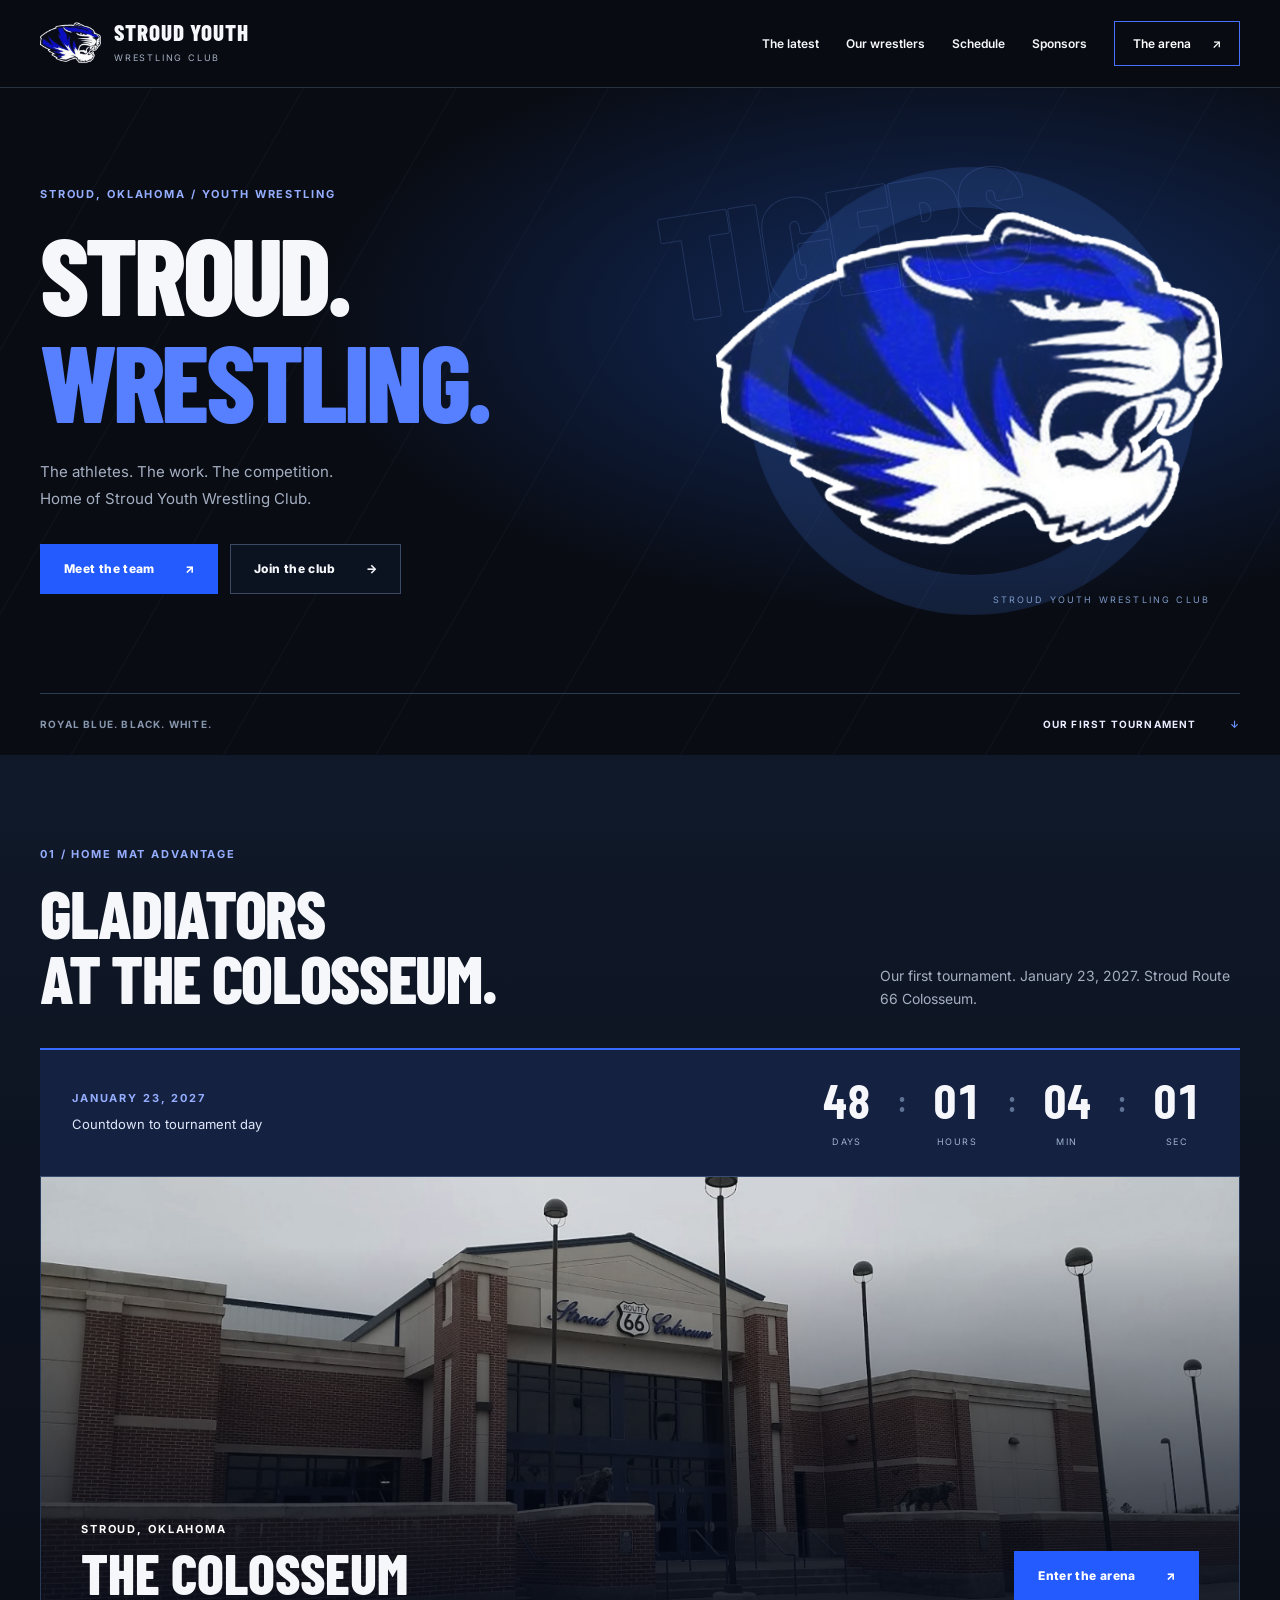
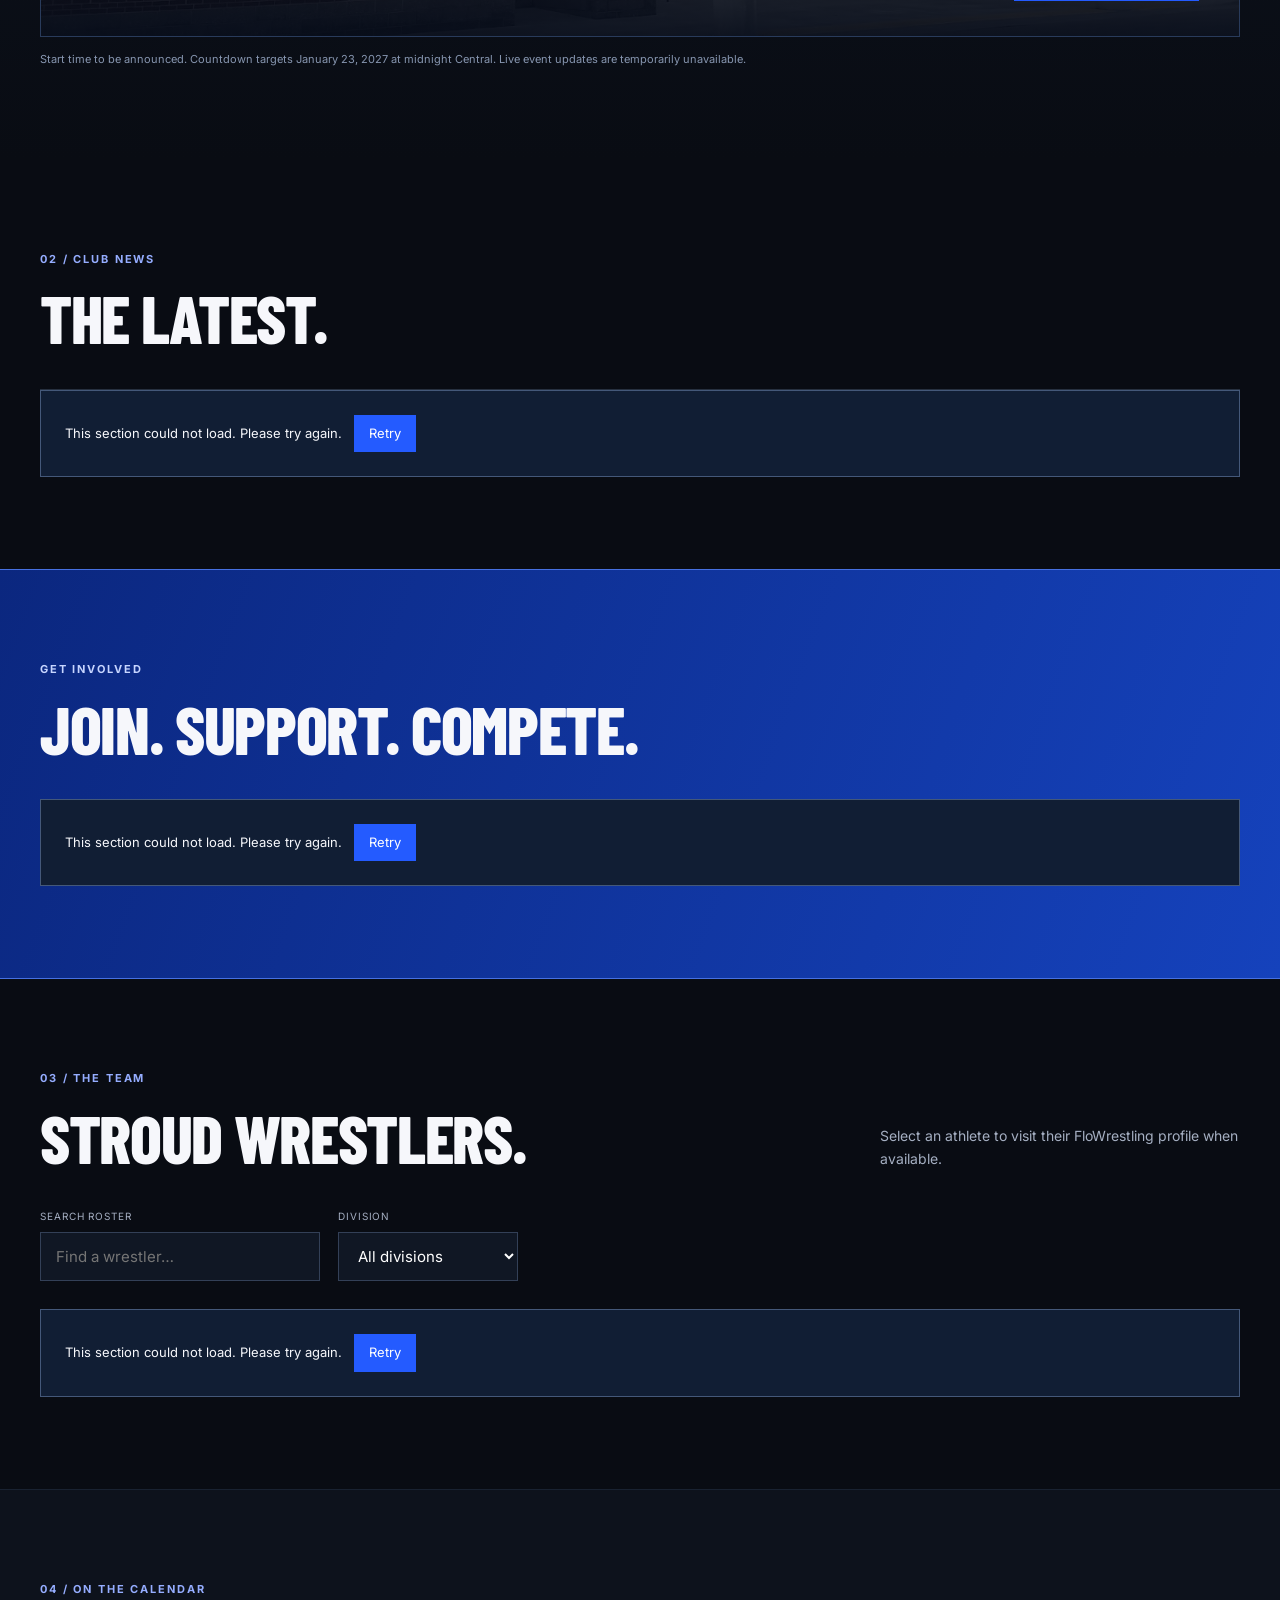
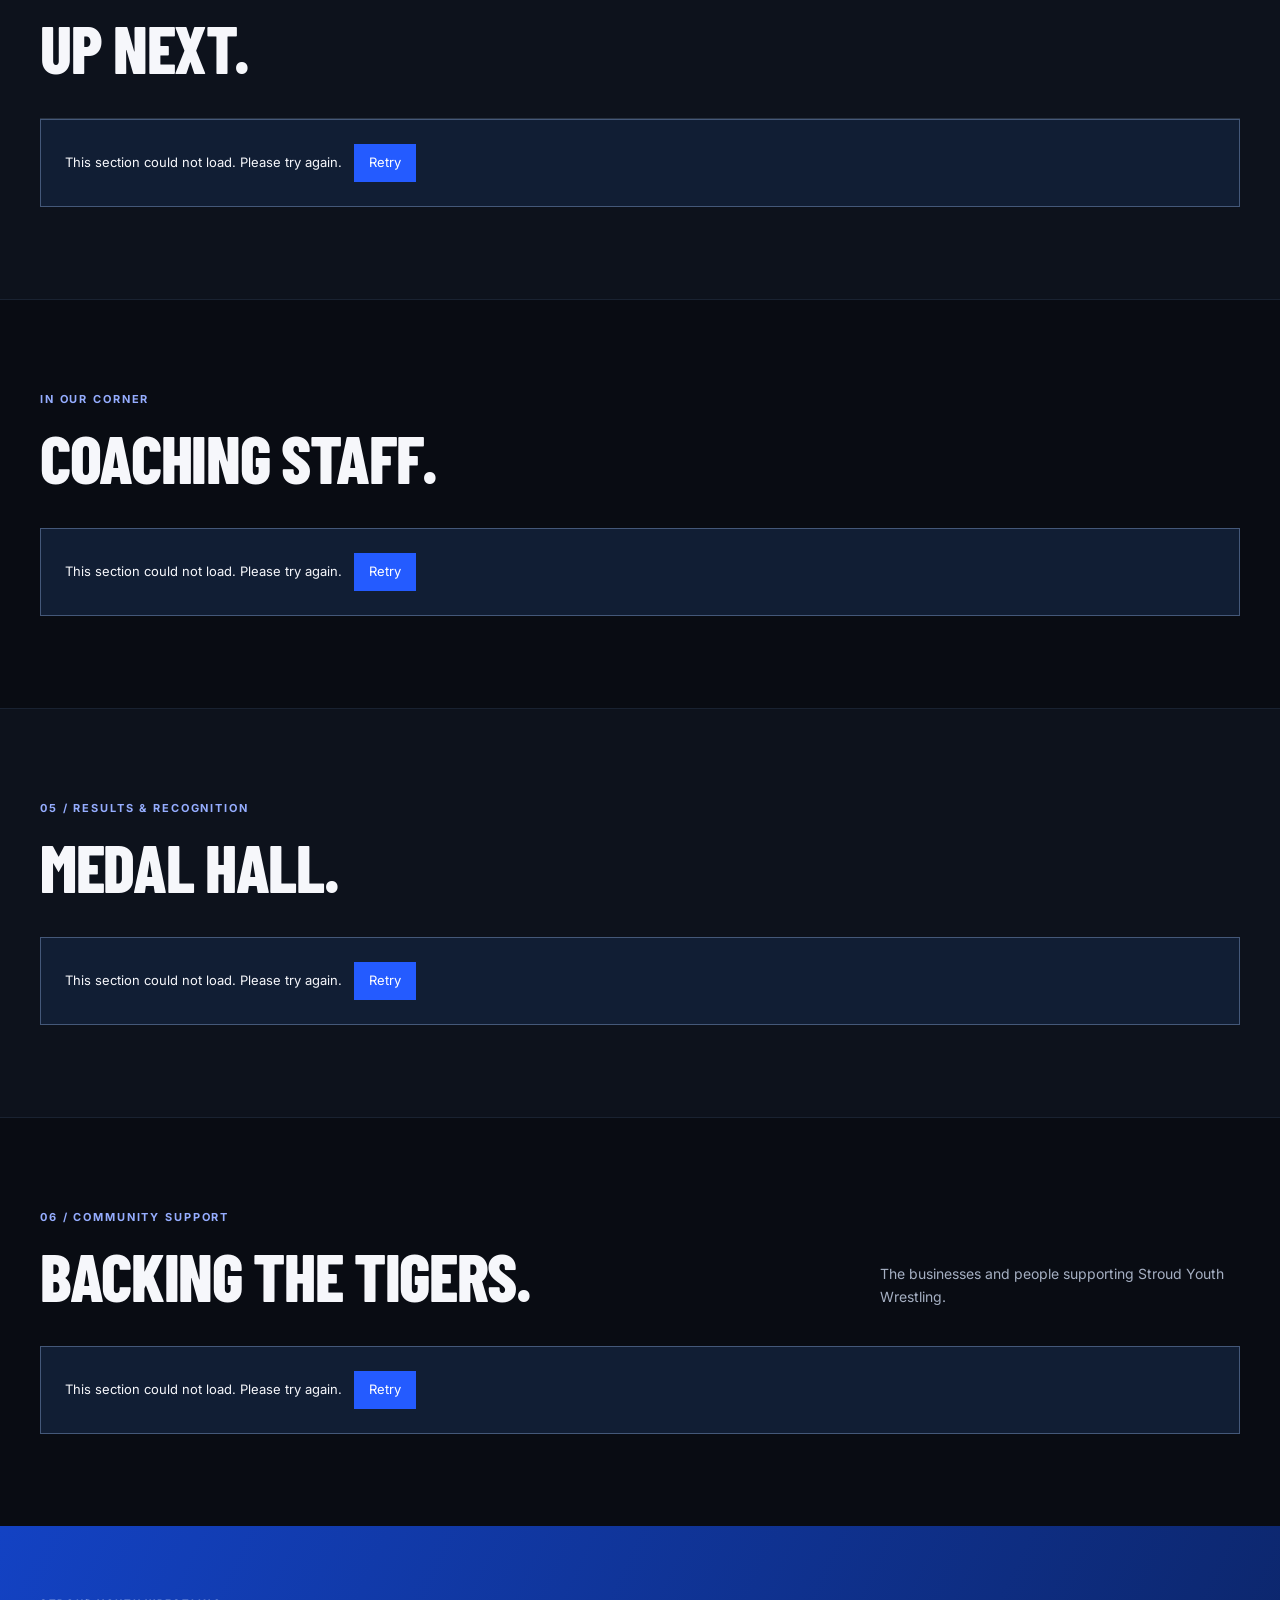
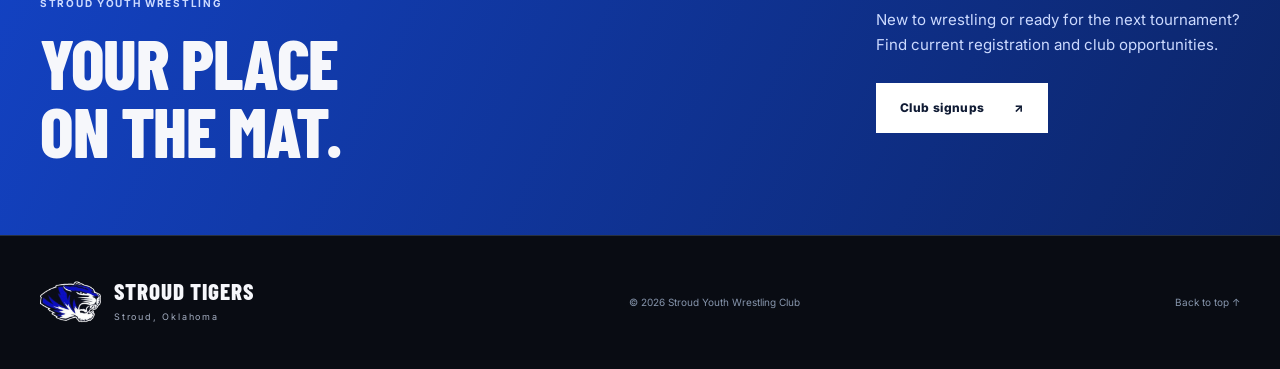
==== commit 888ca50e: "Add files via upload" ====
--- a/index.html
+++ b/index.html
@@ -1,3 +1,3 @@
 <!doctype html>
-<html lang="en"><head><meta charset="utf-8"><meta name="viewport" content="width=device-width,initial-scale=1"><meta name="theme-color" content="#080b12"><meta name="description" content="Stroud Youth Wrestling Club. Team news, athletes, and Gladiators in the Colosseum — January 23, 2027."><title>Stroud Youth Wrestling | Home of the Tigers</title><link rel="icon" href="images/tiger-logo.png"><link rel="stylesheet" href="styles.css?v=3"></head><body data-page="home"><a class="skip-link" href="#main">Skip to content</a><header class="site-header"><div class="container nav-wrap"><a class="brand" href="index.html" aria-label="Stroud Youth Wrestling home"><img src="images/tiger-logo.png" alt="" width="64" height="64"><span><strong>STROUD YOUTH</strong><small>WRESTLING CLUB</small></span></a><button class="menu-button" aria-expanded="false" aria-controls="site-nav">Menu <span>☰</span></button><nav id="site-nav" class="site-nav" aria-label="Main navigation"><a href="index.html#announcements">The latest</a><a href="index.html#roster">Our wrestlers</a><a href="index.html#schedule">Schedule</a><a href="index.html#sponsors">Sponsors</a><a class="nav-cta" href="arena.html">The arena <span>↗</span></a></nav></div></header><main id="main"><section class="hero" id="top"><div class="hero-lines" aria-hidden="true"></div><div class="container hero-layout"><div class="hero-copy"><p class="eyebrow"><span class="blue-rule"></span>STROUD, OKLAHOMA / YOUTH WRESTLING</p><h1>STROUD.<br><span>WRESTLING.</span></h1><p class="hero-description">The athletes. The work. The competition.<br>Home of Stroud Youth Wrestling Club.</p><div class="hero-actions"><a class="button button-primary" href="#roster">Meet the team <span>↗</span></a><a class="button button-secondary" href="#fundraisers">Join the club <span>→</span></a></div></div><div class="hero-mark" aria-hidden="true"><span class="ghost-type">TIGERS</span><div class="mat-ring"></div><img src="images/tiger-logo.png" alt=""><span class="mark-caption">STROUD YOUTH WRESTLING CLUB</span></div></div><div class="container hero-bottom"><span>ROYAL BLUE. BLACK. WHITE.</span><a href="#tournament">OUR FIRST TOURNAMENT <span>↓</span></a></div></section>
-<section class="section tournament-feature" id="tournament"><div class="container"><div class="section-heading"><div><p class="eyebrow">01 / HOME MAT ADVANTAGE</p><h2>GLADIATORS<br>IN THE COLOSSEUM.</h2></div><p>Our first tournament. January 23, 2027.<br>Stroud Route 66 Colosseum.</p></div><div class="countdown-panel"><div><span class="eyebrow">JANUARY 23, 2027</span><p class="countdown-label">Countdown to tournament day</p></div><div class="countdown" aria-label="Countdown to January 23, 2027"><div><strong data-count="days">—</strong><span>Days</span></div><b>:</b><div><strong data-count="hours">—</strong><span>Hours</span></div><b>:</b><div><strong data-count="minutes">—</strong><span>Min</span></div><b>:</b><div><strong data-count="seconds">—</strong><span>Sec</span></div></div></div><a class="venue-card" href="arena.html"><img src="images/colosseum.webp" alt="The Stroud Route 66 Colosseum, host venue for Gladiators in the Colosseum" width="1536" height="1152"><div class="venue-overlay"><span class="eyebrow">STROUD, OKLAHOMA</span><strong>THE COLOSSEUM</strong><span class="button button-primary">Enter the arena <span>↗</span></span></div></a><p class="countdown-note">Start time to be announced. Countdown targets January 23 at midnight Central.</p></div></section><section class="section " id="announcements"><div class="container"><div class="section-heading"><div><p class="eyebrow">02 / CLUB NEWS</p><h2>THE LATEST.</h2></div></div><div id="announcement-list" class="announcement-list" aria-live="polite"><p class="loading">Loading club updates…</p></div></div></section><section class="section section-blue" id="fundraisers"><div class="container"><div class="section-heading"><div><p class="eyebrow">GET INVOLVED</p><h2>JOIN. SUPPORT. COMPETE.</h2></div></div><div id="fundraiser-list" class="card-grid"><p class="loading">Loading signups…</p></div></div></section><section class="section " id="roster"><div class="container"><div class="section-heading"><div><p class="eyebrow">03 / THE TEAM</p><h2>STROUD WRESTLERS.</h2></div><p>Select an athlete to visit their FloWrestling profile when available.</p></div><div class="roster-toolbar"><label class="search-field"><span>Search roster</span><input id="roster-search" type="search" placeholder="Find a wrestler…" autocomplete="off"></label><label class="division-field"><span>Division</span><select id="roster-division"><option value="">All divisions</option></select></label><span id="roster-count" role="status"></span></div><div id="roster-grid" class="people-grid"><p class="loading">Loading the team…</p></div></div></section><section class="section section-quiet" id="schedule"><div class="container"><div class="section-heading"><div><p class="eyebrow">04 / ON THE CALENDAR</p><h2>UP NEXT.</h2></div></div><div id="schedule-list" class="schedule-list"><p class="loading">Loading schedule…</p></div></div></section><section class="section " id="coaches"><div class="container"><div class="section-heading"><div><p class="eyebrow">IN OUR CORNER</p><h2>COACHING STAFF.</h2></div></div><div id="coaches-grid" class="people-grid"><p class="loading">Loading coaches…</p></div></div></section><section class="section section-quiet" id="medal-hall"><div class="container"><div class="section-heading"><div><p class="eyebrow">05 / RESULTS & RECOGNITION</p><h2>MEDAL HALL.</h2></div></div><div id="medal-grid" class="gallery-grid"></div><div class="empty-gallery" id="empty-medals" hidden><span class="empty-mark">★</span><h3>The season’s results belong here.</h3><p>Medals and tournament finishes will be posted as they happen.</p></div></div></section><section class="section " id="sponsors"><div class="container"><div class="section-heading"><div><p class="eyebrow">06 / COMMUNITY SUPPORT</p><h2>BACKING THE TIGERS.</h2></div><p>The businesses and people supporting Stroud Youth Wrestling.</p></div><div id="sponsor-grid" class="sponsor-grid"><p class="loading">Loading sponsors…</p></div></div></section><section class="club-cta"><div class="container"><div><p class="eyebrow">STROUD YOUTH WRESTLING</p><h2>YOUR PLACE<br>ON THE MAT.</h2></div><div><p>New to wrestling or ready for the next tournament?<br>Find current registration and club opportunities.</p><a class="button button-white" href="#fundraisers">Club signups <span>↗</span></a><div id="contact-links"></div></div></div></section></main><footer class="site-footer"><div class="container footer-layout"><a class="brand" href="index.html"><img src="images/tiger-logo.png" width="54" height="54" alt=""><span><strong>STROUD TIGERS</strong><small>Stroud, Oklahoma</small></span></a><p>© <span id="year"></span> Stroud Youth Wrestling Club</p><a href="#main">Back to top ↑</a></div></footer><script src="config.js?v=3"></script><script src="script.js?v=3"></script></body></html>+<html lang="en"><head><meta charset="utf-8"><meta name="viewport" content="width=device-width,initial-scale=1"><meta name="theme-color" content="#080b12"><meta name="description" content="Stroud Youth Wrestling Club. Team news, athletes, and Gladiators at the Colosseum — January 23, 2027."><title>Stroud Youth Wrestling | Home of the Tigers</title><link rel="icon" href="images/tiger-logo.png"><link rel="stylesheet" href="styles.css?v=3"></head><body data-page="home"><a class="skip-link" href="#main">Skip to content</a><header class="site-header"><div class="container nav-wrap"><a class="brand" href="index.html" aria-label="Stroud Youth Wrestling home"><img src="images/tiger-logo.png" alt="" width="64" height="64"><span><strong>STROUD YOUTH</strong><small>WRESTLING CLUB</small></span></a><button class="menu-button" aria-expanded="false" aria-controls="site-nav">Menu <span>☰</span></button><nav id="site-nav" class="site-nav" aria-label="Main navigation"><a href="index.html#announcements">The latest</a><a href="index.html#roster">Our wrestlers</a><a href="index.html#schedule">Schedule</a><a href="index.html#sponsors">Sponsors</a><a class="nav-cta" href="arena.html">The arena <span>↗</span></a></nav></div></header><main id="main"><section class="hero" id="top"><div class="hero-lines" aria-hidden="true"></div><div class="container hero-layout"><div class="hero-copy"><p class="eyebrow"><span class="blue-rule"></span>STROUD, OKLAHOMA / YOUTH WRESTLING</p><h1>STROUD.<br><span>WRESTLING.</span></h1><p class="hero-description">The athletes. The work. The competition.<br>Home of Stroud Youth Wrestling Club.</p><div class="hero-actions"><a class="button button-primary" href="#roster">Meet the team <span>↗</span></a><a class="button button-secondary" href="#fundraisers">Join the club <span>→</span></a></div></div><div class="hero-mark" aria-hidden="true"><span class="ghost-type">TIGERS</span><div class="mat-ring"></div><img src="images/tiger-logo.png" alt=""><span class="mark-caption">STROUD YOUTH WRESTLING CLUB</span></div></div><div class="container hero-bottom"><span>ROYAL BLUE. BLACK. WHITE.</span><a href="#tournament">OUR FIRST TOURNAMENT <span>↓</span></a></div></section>
+<section class="section tournament-feature" id="tournament"><div class="container"><div class="section-heading"><div><p class="eyebrow">01 / HOME MAT ADVANTAGE</p><h2>GLADIATORS<br>AT THE COLOSSEUM.</h2></div><p>Our first tournament. January 23, 2027.<br>Stroud Route 66 Colosseum.</p></div><div class="countdown-panel"><div><span class="eyebrow">JANUARY 23, 2027</span><p class="countdown-label">Countdown to tournament day</p></div><div class="countdown" aria-label="Countdown to January 23, 2027"><div><strong data-count="days">—</strong><span>Days</span></div><b>:</b><div><strong data-count="hours">—</strong><span>Hours</span></div><b>:</b><div><strong data-count="minutes">—</strong><span>Min</span></div><b>:</b><div><strong data-count="seconds">—</strong><span>Sec</span></div></div></div><a class="venue-card" href="arena.html"><img src="images/colosseum.webp" alt="The Stroud Route 66 Colosseum, host venue for Gladiators at the Colosseum" width="1536" height="1152"><div class="venue-overlay"><span class="eyebrow">STROUD, OKLAHOMA</span><strong>THE COLOSSEUM</strong><span class="button button-primary">Enter the arena <span>↗</span></span></div></a><p class="countdown-note">Start time to be announced. Countdown targets January 23 at midnight Central.</p></div></section><section class="section " id="announcements"><div class="container"><div class="section-heading"><div><p class="eyebrow">02 / CLUB NEWS</p><h2>THE LATEST.</h2></div></div><div id="announcement-list" class="announcement-list" aria-live="polite"><p class="loading">Loading club updates…</p></div></div></section><section class="section section-blue" id="fundraisers"><div class="container"><div class="section-heading"><div><p class="eyebrow">GET INVOLVED</p><h2>JOIN. SUPPORT. COMPETE.</h2></div></div><div id="fundraiser-list" class="card-grid"><p class="loading">Loading signups…</p></div></div></section><section class="section " id="roster"><div class="container"><div class="section-heading"><div><p class="eyebrow">03 / THE TEAM</p><h2>STROUD WRESTLERS.</h2></div><p>Select an athlete to visit their FloWrestling profile when available.</p></div><div class="roster-toolbar"><label class="search-field"><span>Search roster</span><input id="roster-search" type="search" placeholder="Find a wrestler…" autocomplete="off"></label><label class="division-field"><span>Division</span><select id="roster-division"><option value="">All divisions</option></select></label><span id="roster-count" role="status"></span></div><div id="roster-grid" class="people-grid"><p class="loading">Loading the team…</p></div></div></section><section class="section section-quiet" id="schedule"><div class="container"><div class="section-heading"><div><p class="eyebrow">04 / ON THE CALENDAR</p><h2>UP NEXT.</h2></div></div><div id="schedule-list" class="schedule-list"><p class="loading">Loading schedule…</p></div></div></section><section class="section " id="coaches"><div class="container"><div class="section-heading"><div><p class="eyebrow">IN OUR CORNER</p><h2>COACHING STAFF.</h2></div></div><div id="coaches-grid" class="people-grid"><p class="loading">Loading coaches…</p></div></div></section><section class="section section-quiet" id="medal-hall"><div class="container"><div class="section-heading"><div><p class="eyebrow">05 / RESULTS & RECOGNITION</p><h2>MEDAL HALL.</h2></div></div><div id="medal-grid" class="gallery-grid"></div><div class="empty-gallery" id="empty-medals" hidden><span class="empty-mark">★</span><h3>The season’s results belong here.</h3><p>Medals and tournament finishes will be posted as they happen.</p></div></div></section><section class="section " id="sponsors"><div class="container"><div class="section-heading"><div><p class="eyebrow">06 / COMMUNITY SUPPORT</p><h2>BACKING THE TIGERS.</h2></div><p>The businesses and people supporting Stroud Youth Wrestling.</p></div><div id="sponsor-grid" class="sponsor-grid"><p class="loading">Loading sponsors…</p></div></div></section><section class="club-cta"><div class="container"><div><p class="eyebrow">STROUD YOUTH WRESTLING</p><h2>YOUR PLACE<br>ON THE MAT.</h2></div><div><p>New to wrestling or ready for the next tournament?<br>Find current registration and club opportunities.</p><a class="button button-white" href="#fundraisers">Club signups <span>↗</span></a><div id="contact-links"></div></div></div></section></main><footer class="site-footer"><div class="container footer-layout"><a class="brand" href="index.html"><img src="images/tiger-logo.png" width="54" height="54" alt=""><span><strong>STROUD TIGERS</strong><small>Stroud, Oklahoma</small></span></a><p>© <span id="year"></span> Stroud Youth Wrestling Club</p><a href="#main">Back to top ↑</a></div></footer><script src="config.js?v=3"></script><script src="script.js?v=4"></script></body></html>
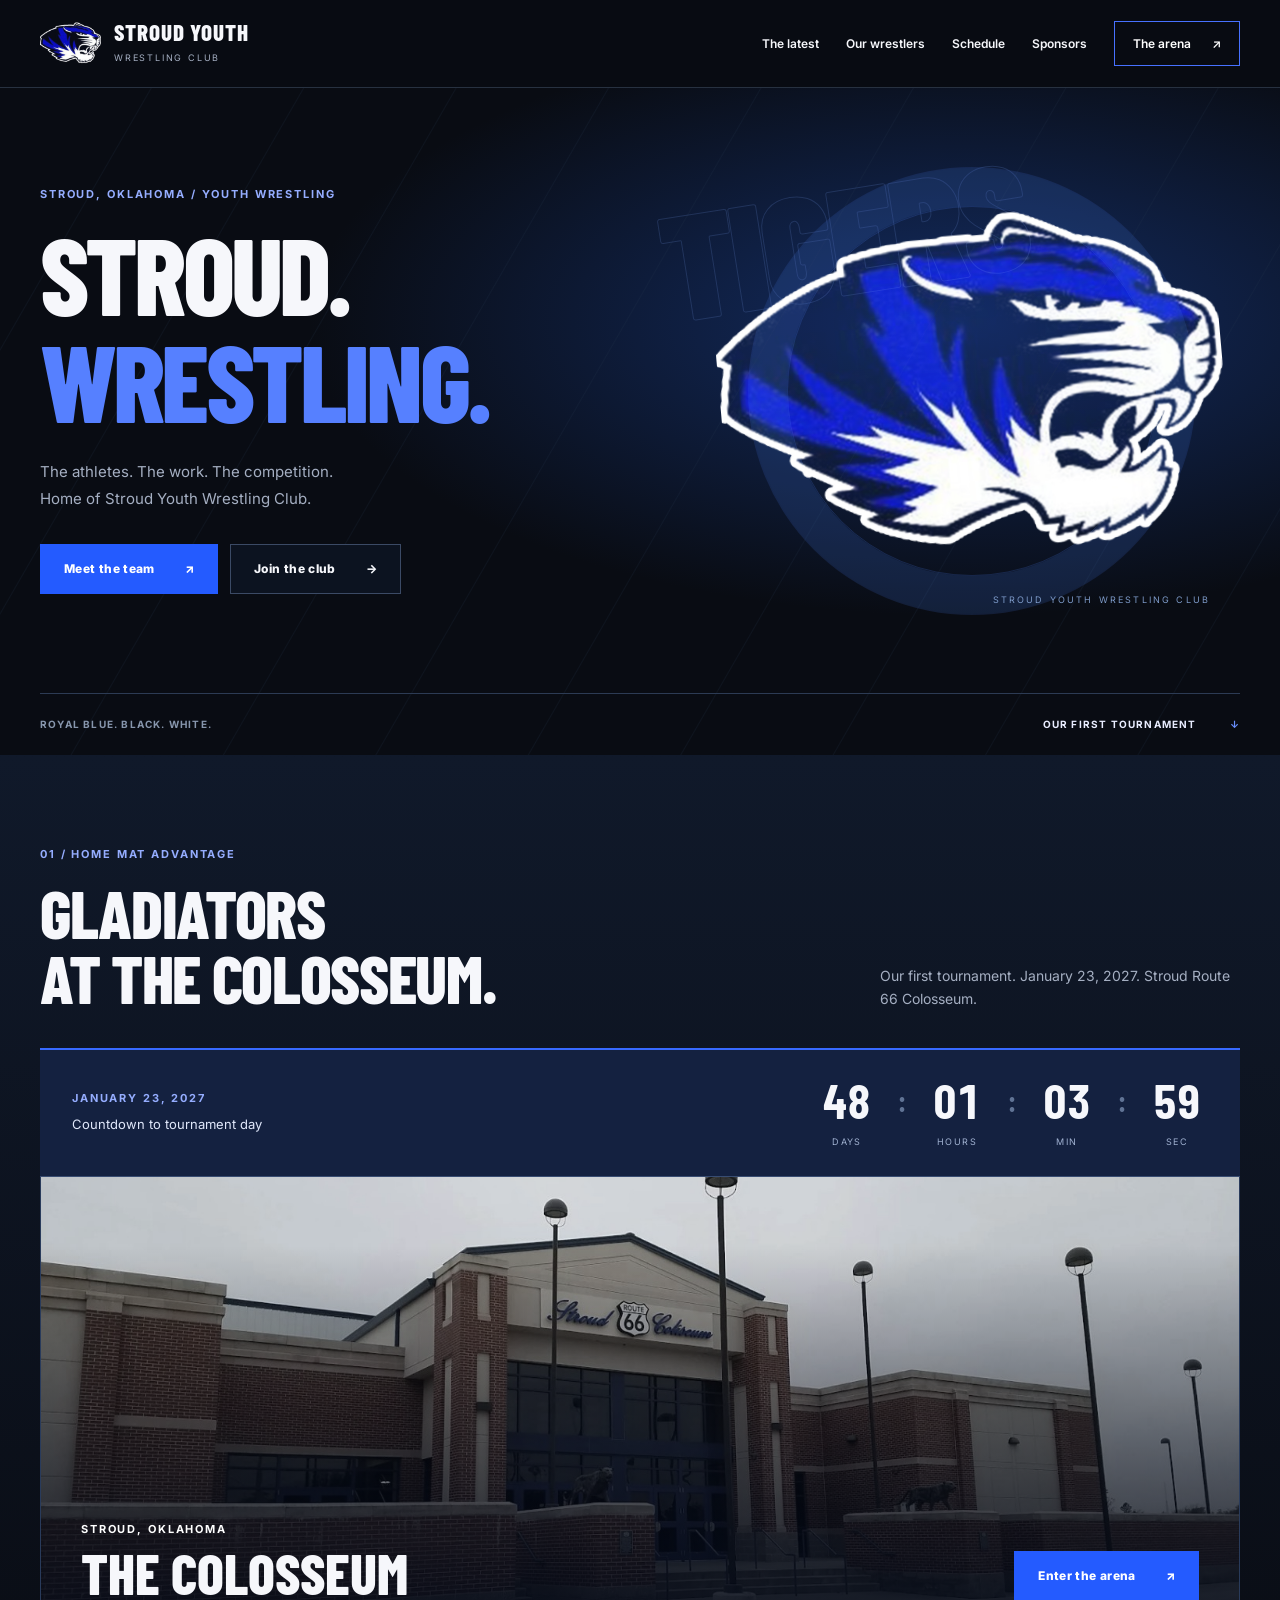
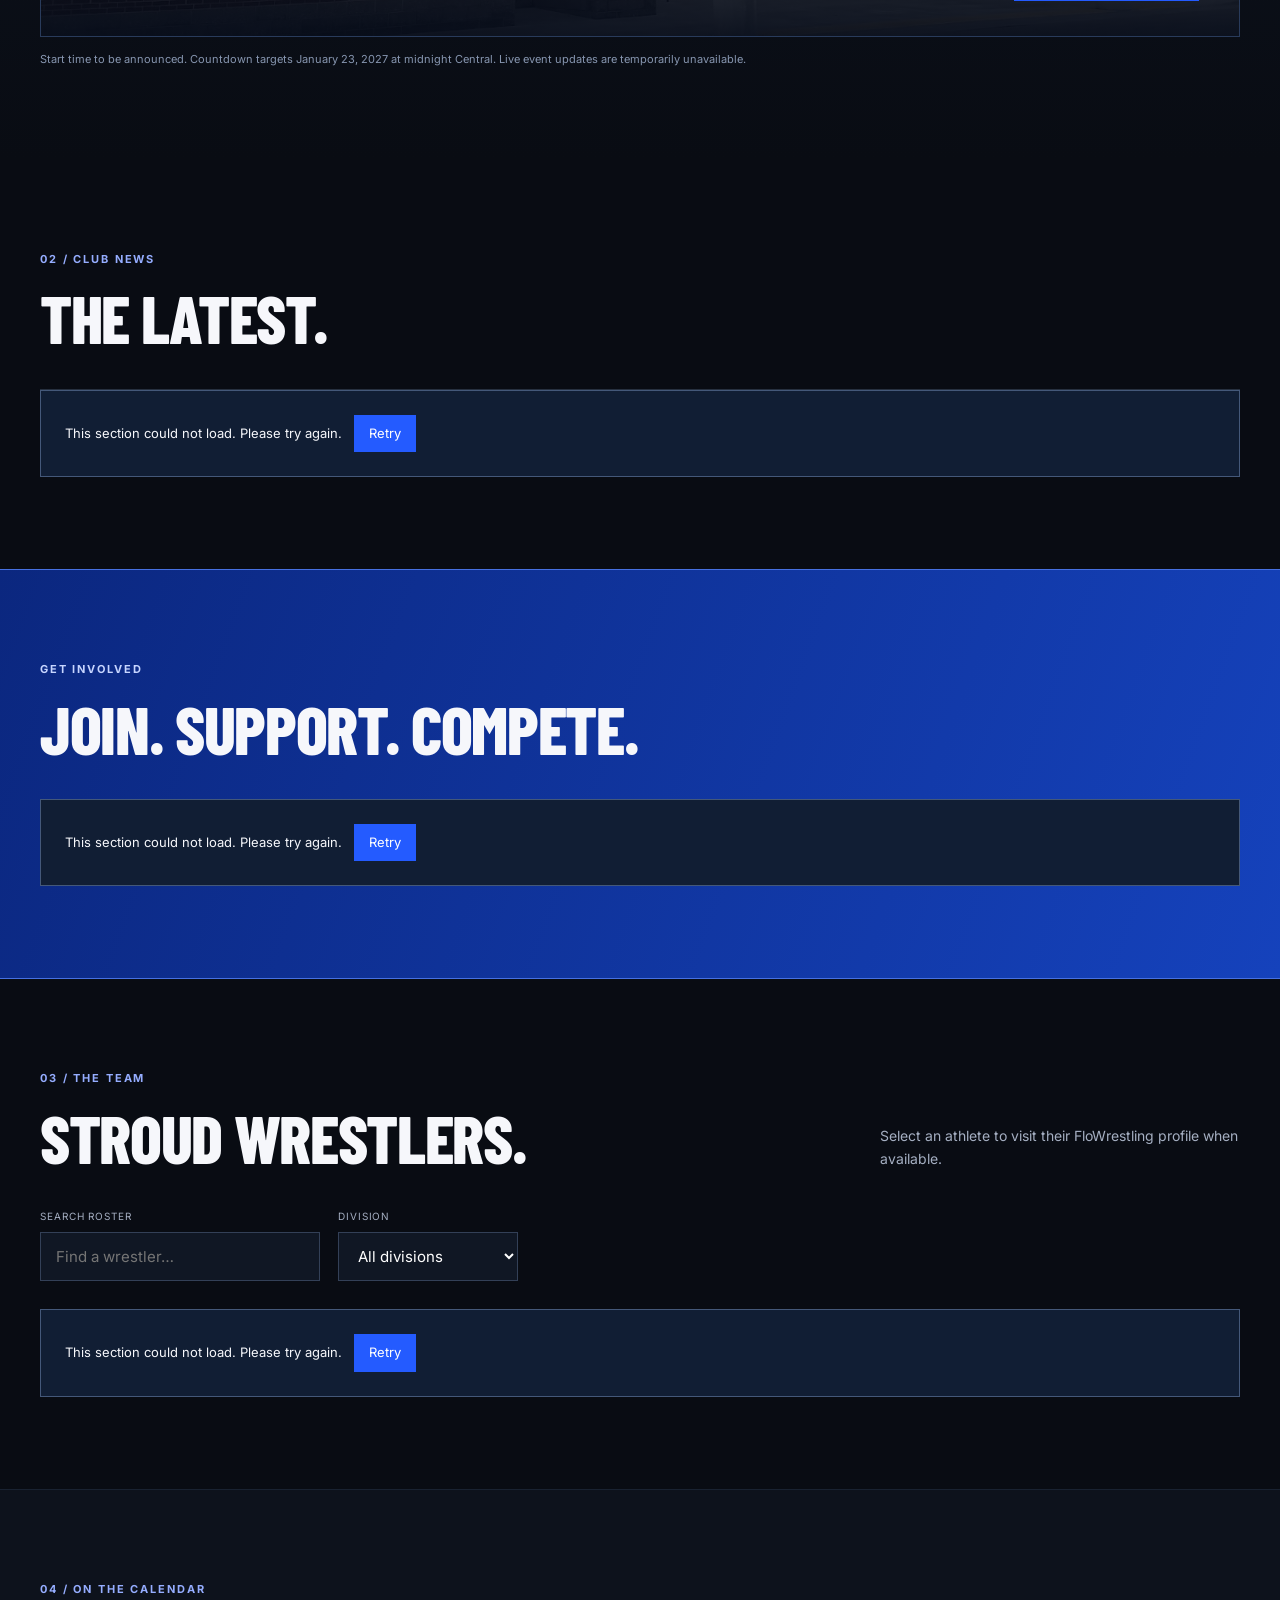
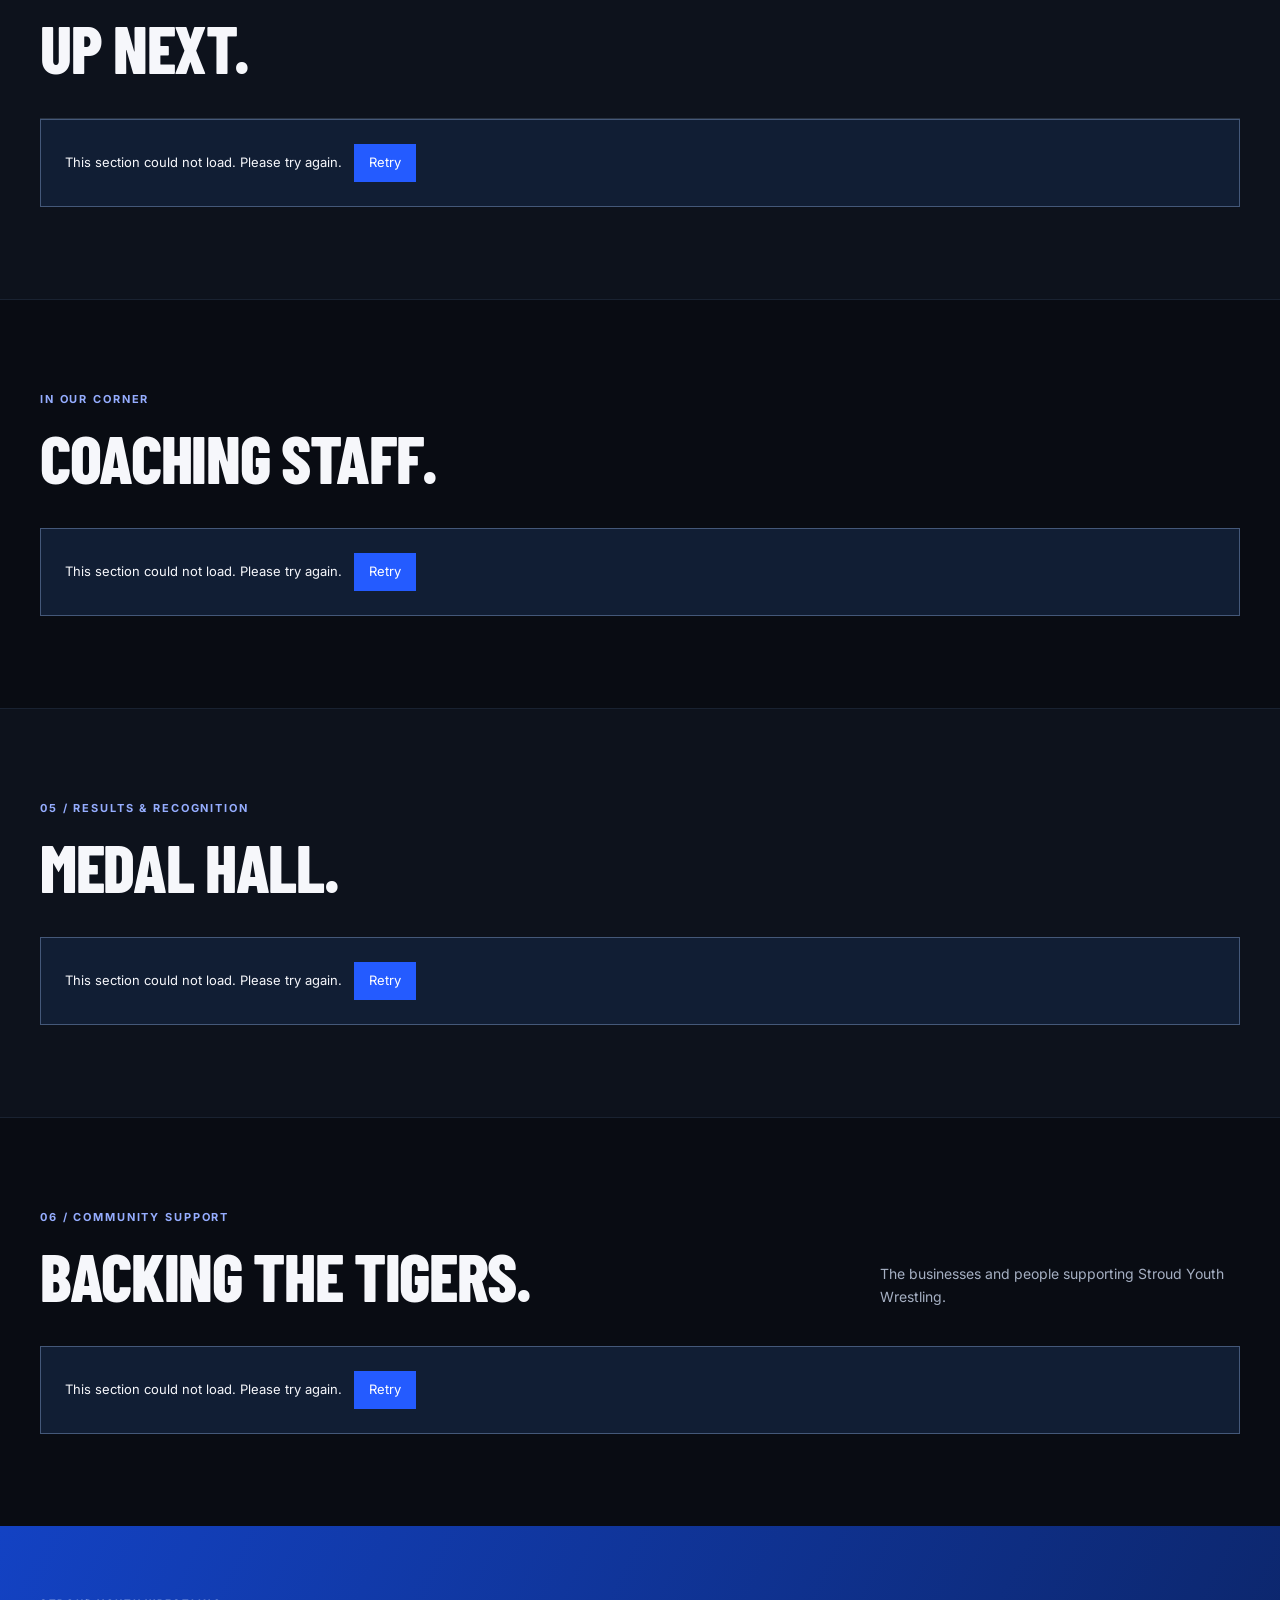
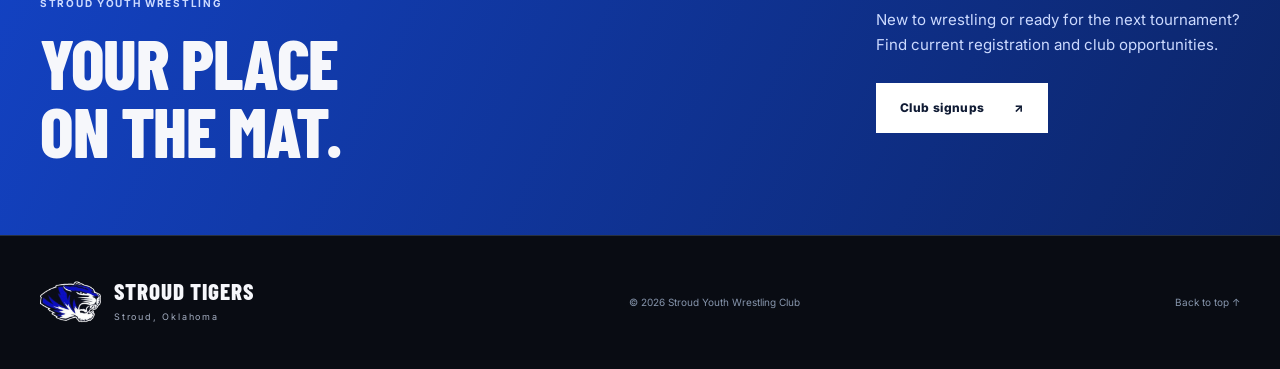
==== commit ea88fec7: "Add files via upload" ====
--- a/index.html
+++ b/index.html
@@ -1,3 +1,3 @@
 <!doctype html>
-<html lang="en"><head><meta charset="utf-8"><meta name="viewport" content="width=device-width,initial-scale=1"><meta name="theme-color" content="#080b12"><meta name="description" content="Stroud Youth Wrestling Club. Team news, athletes, and Gladiators at the Colosseum — January 23, 2027."><title>Stroud Youth Wrestling | Home of the Tigers</title><link rel="icon" href="images/tiger-logo.png"><link rel="stylesheet" href="styles.css?v=3"></head><body data-page="home"><a class="skip-link" href="#main">Skip to content</a><header class="site-header"><div class="container nav-wrap"><a class="brand" href="index.html" aria-label="Stroud Youth Wrestling home"><img src="images/tiger-logo.png" alt="" width="64" height="64"><span><strong>STROUD YOUTH</strong><small>WRESTLING CLUB</small></span></a><button class="menu-button" aria-expanded="false" aria-controls="site-nav">Menu <span>☰</span></button><nav id="site-nav" class="site-nav" aria-label="Main navigation"><a href="index.html#announcements">The latest</a><a href="index.html#roster">Our wrestlers</a><a href="index.html#schedule">Schedule</a><a href="index.html#sponsors">Sponsors</a><a class="nav-cta" href="arena.html">The arena <span>↗</span></a></nav></div></header><main id="main"><section class="hero" id="top"><div class="hero-lines" aria-hidden="true"></div><div class="container hero-layout"><div class="hero-copy"><p class="eyebrow"><span class="blue-rule"></span>STROUD, OKLAHOMA / YOUTH WRESTLING</p><h1>STROUD.<br><span>WRESTLING.</span></h1><p class="hero-description">The athletes. The work. The competition.<br>Home of Stroud Youth Wrestling Club.</p><div class="hero-actions"><a class="button button-primary" href="#roster">Meet the team <span>↗</span></a><a class="button button-secondary" href="#fundraisers">Join the club <span>→</span></a></div></div><div class="hero-mark" aria-hidden="true"><span class="ghost-type">TIGERS</span><div class="mat-ring"></div><img src="images/tiger-logo.png" alt=""><span class="mark-caption">STROUD YOUTH WRESTLING CLUB</span></div></div><div class="container hero-bottom"><span>ROYAL BLUE. BLACK. WHITE.</span><a href="#tournament">OUR FIRST TOURNAMENT <span>↓</span></a></div></section>
-<section class="section tournament-feature" id="tournament"><div class="container"><div class="section-heading"><div><p class="eyebrow">01 / HOME MAT ADVANTAGE</p><h2>GLADIATORS<br>AT THE COLOSSEUM.</h2></div><p>Our first tournament. January 23, 2027.<br>Stroud Route 66 Colosseum.</p></div><div class="countdown-panel"><div><span class="eyebrow">JANUARY 23, 2027</span><p class="countdown-label">Countdown to tournament day</p></div><div class="countdown" aria-label="Countdown to January 23, 2027"><div><strong data-count="days">—</strong><span>Days</span></div><b>:</b><div><strong data-count="hours">—</strong><span>Hours</span></div><b>:</b><div><strong data-count="minutes">—</strong><span>Min</span></div><b>:</b><div><strong data-count="seconds">—</strong><span>Sec</span></div></div></div><a class="venue-card" href="arena.html"><img src="images/colosseum.webp" alt="The Stroud Route 66 Colosseum, host venue for Gladiators at the Colosseum" width="1536" height="1152"><div class="venue-overlay"><span class="eyebrow">STROUD, OKLAHOMA</span><strong>THE COLOSSEUM</strong><span class="button button-primary">Enter the arena <span>↗</span></span></div></a><p class="countdown-note">Start time to be announced. Countdown targets January 23 at midnight Central.</p></div></section><section class="section " id="announcements"><div class="container"><div class="section-heading"><div><p class="eyebrow">02 / CLUB NEWS</p><h2>THE LATEST.</h2></div></div><div id="announcement-list" class="announcement-list" aria-live="polite"><p class="loading">Loading club updates…</p></div></div></section><section class="section section-blue" id="fundraisers"><div class="container"><div class="section-heading"><div><p class="eyebrow">GET INVOLVED</p><h2>JOIN. SUPPORT. COMPETE.</h2></div></div><div id="fundraiser-list" class="card-grid"><p class="loading">Loading signups…</p></div></div></section><section class="section " id="roster"><div class="container"><div class="section-heading"><div><p class="eyebrow">03 / THE TEAM</p><h2>STROUD WRESTLERS.</h2></div><p>Select an athlete to visit their FloWrestling profile when available.</p></div><div class="roster-toolbar"><label class="search-field"><span>Search roster</span><input id="roster-search" type="search" placeholder="Find a wrestler…" autocomplete="off"></label><label class="division-field"><span>Division</span><select id="roster-division"><option value="">All divisions</option></select></label><span id="roster-count" role="status"></span></div><div id="roster-grid" class="people-grid"><p class="loading">Loading the team…</p></div></div></section><section class="section section-quiet" id="schedule"><div class="container"><div class="section-heading"><div><p class="eyebrow">04 / ON THE CALENDAR</p><h2>UP NEXT.</h2></div></div><div id="schedule-list" class="schedule-list"><p class="loading">Loading schedule…</p></div></div></section><section class="section " id="coaches"><div class="container"><div class="section-heading"><div><p class="eyebrow">IN OUR CORNER</p><h2>COACHING STAFF.</h2></div></div><div id="coaches-grid" class="people-grid"><p class="loading">Loading coaches…</p></div></div></section><section class="section section-quiet" id="medal-hall"><div class="container"><div class="section-heading"><div><p class="eyebrow">05 / RESULTS & RECOGNITION</p><h2>MEDAL HALL.</h2></div></div><div id="medal-grid" class="gallery-grid"></div><div class="empty-gallery" id="empty-medals" hidden><span class="empty-mark">★</span><h3>The season’s results belong here.</h3><p>Medals and tournament finishes will be posted as they happen.</p></div></div></section><section class="section " id="sponsors"><div class="container"><div class="section-heading"><div><p class="eyebrow">06 / COMMUNITY SUPPORT</p><h2>BACKING THE TIGERS.</h2></div><p>The businesses and people supporting Stroud Youth Wrestling.</p></div><div id="sponsor-grid" class="sponsor-grid"><p class="loading">Loading sponsors…</p></div></div></section><section class="club-cta"><div class="container"><div><p class="eyebrow">STROUD YOUTH WRESTLING</p><h2>YOUR PLACE<br>ON THE MAT.</h2></div><div><p>New to wrestling or ready for the next tournament?<br>Find current registration and club opportunities.</p><a class="button button-white" href="#fundraisers">Club signups <span>↗</span></a><div id="contact-links"></div></div></div></section></main><footer class="site-footer"><div class="container footer-layout"><a class="brand" href="index.html"><img src="images/tiger-logo.png" width="54" height="54" alt=""><span><strong>STROUD TIGERS</strong><small>Stroud, Oklahoma</small></span></a><p>© <span id="year"></span> Stroud Youth Wrestling Club</p><a href="#main">Back to top ↑</a></div></footer><script src="config.js?v=3"></script><script src="script.js?v=4"></script></body></html>+<html lang="en"><head><meta charset="utf-8"><meta name="viewport" content="width=device-width,initial-scale=1"><meta name="theme-color" content="#080b12"><meta name="description" content="Stroud Youth Wrestling Club. Team news, athletes, and Gladiators at the Colosseum — January 23, 2027."><title>Stroud Youth Wrestling | Home of the Tigers</title><link rel="icon" href="images/tiger-logo.png"><link rel="stylesheet" href="styles.css?v=5"></head><body data-page="home"><a class="skip-link" href="#main">Skip to content</a><header class="site-header"><div class="container nav-wrap"><a class="brand" href="index.html" aria-label="Stroud Youth Wrestling home"><img src="images/tiger-logo.png" alt="" width="64" height="64"><span><strong>STROUD YOUTH</strong><small>WRESTLING CLUB</small></span></a><button class="menu-button" aria-expanded="false" aria-controls="site-nav">Menu <span>☰</span></button><nav id="site-nav" class="site-nav" aria-label="Main navigation"><a href="index.html#announcements">The latest</a><a href="index.html#roster">Our wrestlers</a><a href="index.html#schedule">Schedule</a><a href="index.html#sponsors">Sponsors</a><a class="nav-cta" href="arena.html">The arena <span>↗</span></a></nav></div></header><main id="main"><section class="hero" id="top"><div class="hero-lines" aria-hidden="true"></div><div class="container hero-layout"><div class="hero-copy"><p class="eyebrow"><span class="blue-rule"></span>STROUD, OKLAHOMA / YOUTH WRESTLING</p><h1>STROUD.<br><span>WRESTLING.</span></h1><p class="hero-description">The athletes. The work. The competition.<br>Home of Stroud Youth Wrestling Club.</p><div class="hero-actions"><a class="button button-primary" href="#roster">Meet the team <span>↗</span></a><a class="button button-secondary" href="#fundraisers">Join the club <span>→</span></a></div></div><div class="hero-mark" aria-hidden="true"><span class="ghost-type">TIGERS</span><div class="mat-ring"></div><img src="images/tiger-logo.png" alt=""><span class="mark-caption">STROUD YOUTH WRESTLING CLUB</span></div></div><div class="container hero-bottom"><span>ROYAL BLUE. BLACK. WHITE.</span><a href="#tournament">OUR FIRST TOURNAMENT <span>↓</span></a></div></section>
+<section class="section tournament-feature" id="tournament"><div class="container"><div class="section-heading"><div><p class="eyebrow">01 / HOME MAT ADVANTAGE</p><h2>GLADIATORS<br>AT THE COLOSSEUM.</h2></div><p>Our first tournament. January 23, 2027.<br>Stroud Route 66 Colosseum.</p></div><div class="countdown-panel"><div><span class="eyebrow">JANUARY 23, 2027</span><p class="countdown-label">Countdown to tournament day</p></div><div class="countdown" aria-label="Countdown to January 23, 2027"><div><strong data-count="days">—</strong><span>Days</span></div><b>:</b><div><strong data-count="hours">—</strong><span>Hours</span></div><b>:</b><div><strong data-count="minutes">—</strong><span>Min</span></div><b>:</b><div><strong data-count="seconds">—</strong><span>Sec</span></div></div></div><a class="venue-card" href="arena.html"><img src="images/colosseum.webp" alt="The Stroud Route 66 Colosseum, host venue for Gladiators at the Colosseum" width="1536" height="1152"><div class="venue-overlay"><span class="eyebrow">STROUD, OKLAHOMA</span><strong>THE COLOSSEUM</strong><span class="button button-primary">Enter the arena <span>↗</span></span></div></a><p class="countdown-note">Start time to be announced. Countdown targets January 23 at midnight Central.</p></div></section><section class="section " id="announcements"><div class="container"><div class="section-heading"><div><p class="eyebrow">02 / CLUB NEWS</p><h2>THE LATEST.</h2></div></div><div id="announcement-list" class="announcement-list" aria-live="polite"><p class="loading">Loading club updates…</p></div></div></section><section class="section section-blue" id="fundraisers"><div class="container"><div class="section-heading"><div><p class="eyebrow">GET INVOLVED</p><h2>JOIN. SUPPORT. COMPETE.</h2></div></div><div id="fundraiser-list" class="card-grid"><p class="loading">Loading signups…</p></div></div></section><section class="section " id="roster"><div class="container"><div class="section-heading"><div><p class="eyebrow">03 / THE TEAM</p><h2>STROUD WRESTLERS.</h2></div><p>Select an athlete to visit their FloWrestling profile when available.</p></div><div class="roster-toolbar"><label class="search-field"><span>Search roster</span><input id="roster-search" type="search" placeholder="Find a wrestler…" autocomplete="off"></label><label class="division-field"><span>Division</span><select id="roster-division"><option value="">All divisions</option></select></label><span id="roster-count" role="status"></span></div><div id="roster-grid" class="roster-list"><p class="loading">Loading the team…</p></div><div class="roster-toggle-wrap"><button type="button" class="button button-secondary" id="roster-toggle" aria-expanded="false" aria-controls="roster-grid" hidden>Show full roster</button></div></div></section><section class="section section-quiet" id="schedule"><div class="container"><div class="section-heading"><div><p class="eyebrow">04 / ON THE CALENDAR</p><h2>UP NEXT.</h2></div></div><div id="schedule-list" class="schedule-list"><p class="loading">Loading schedule…</p></div></div></section><section class="section " id="coaches"><div class="container"><div class="section-heading"><div><p class="eyebrow">IN OUR CORNER</p><h2>COACHING STAFF.</h2></div></div><div id="coaches-grid" class="people-grid"><p class="loading">Loading coaches…</p></div></div></section><section class="section section-quiet" id="medal-hall"><div class="container"><div class="section-heading"><div><p class="eyebrow">05 / RESULTS & RECOGNITION</p><h2>MEDAL HALL.</h2></div></div><div id="medal-grid" class="gallery-grid"></div><div class="empty-gallery" id="empty-medals" hidden><span class="empty-mark">★</span><h3>The season’s results belong here.</h3><p>Medals and tournament finishes will be posted as they happen.</p></div></div></section><section class="section " id="sponsors"><div class="container"><div class="section-heading"><div><p class="eyebrow">06 / COMMUNITY SUPPORT</p><h2>BACKING THE TIGERS.</h2></div><p>The businesses and people supporting Stroud Youth Wrestling.</p></div><div id="sponsor-grid" class="sponsor-grid"><p class="loading">Loading sponsors…</p></div></div></section><section class="club-cta"><div class="container"><div><p class="eyebrow">STROUD YOUTH WRESTLING</p><h2>YOUR PLACE<br>ON THE MAT.</h2></div><div><p>New to wrestling or ready for the next tournament?<br>Find current registration and club opportunities.</p><a class="button button-white" href="#fundraisers">Club signups <span>↗</span></a><div id="contact-links"></div></div></div></section></main><footer class="site-footer"><div class="container footer-layout"><a class="brand" href="index.html"><img src="images/tiger-logo.png" width="54" height="54" alt=""><span><strong>STROUD TIGERS</strong><small>Stroud, Oklahoma</small></span></a><p>© <span id="year"></span> Stroud Youth Wrestling Club</p><a href="#main">Back to top ↑</a></div></footer><script src="config.js?v=3"></script><script src="script.js?v=5"></script></body></html>
--- a/styles.css
+++ b/styles.css
@@ -11,3 +11,5 @@
 @media(prefers-reduced-motion:reduce){html{scroll-behavior:auto}*,*:before,*:after{animation:none!important;transition:none!important}}
 /* The supplied tiger artwork has a black background. Blend it into the dark club palette. */
 .brand img,.hero-mark img,.person-placeholder img,.arena-closing>img{mix-blend-mode:screen}
+/* Compact roster: six initial athletes, with full-list and search access. */
+.roster-list{display:grid;grid-template-columns:repeat(2,minmax(0,1fr));gap:10px 18px}.roster-row{display:flex;align-items:center;gap:15px;padding:15px;background:#111925;border:1px solid #2a364b;min-width:0}.roster-row[href]:hover{border-color:#6388ff;background:#16243b}.roster-photo{width:58px;height:58px;object-fit:cover;flex-shrink:0;background:#192843;border-radius:3px}.roster-logo{object-fit:contain;mix-blend-mode:screen}.roster-name{min-width:0;flex:1}.roster-name h3{font-size:26px;line-height:1.1;overflow-wrap:anywhere}.roster-name p{font-size:11px;margin-top:5px;color:#a4baf0}.roster-profile{display:block;font-size:9px;color:#8297bd;margin-top:5px}.roster-row[href] .roster-profile{color:#a9c0ff}.roster-record{text-align:right;flex-shrink:0;min-width:65px}.roster-record strong{font:700 27px/1.2 var(--heading);font-variant-numeric:tabular-nums}.roster-record span{display:block;font-size:8px;letter-spacing:.06em;text-transform:uppercase;color:#99aac6;margin-top:5px}.roster-toggle-wrap{display:flex;justify-content:center;margin-top:20px}.roster-toggle-wrap:has([hidden]){display:none}@media(max-width:780px){.roster-list{grid-template-columns:1fr}}@media(max-width:380px){.roster-row{padding:12px;gap:10px}.roster-photo{width:44px;height:44px}.roster-name h3{font-size:23px}.roster-record{min-width:58px}.roster-record strong{font-size:25px}}
